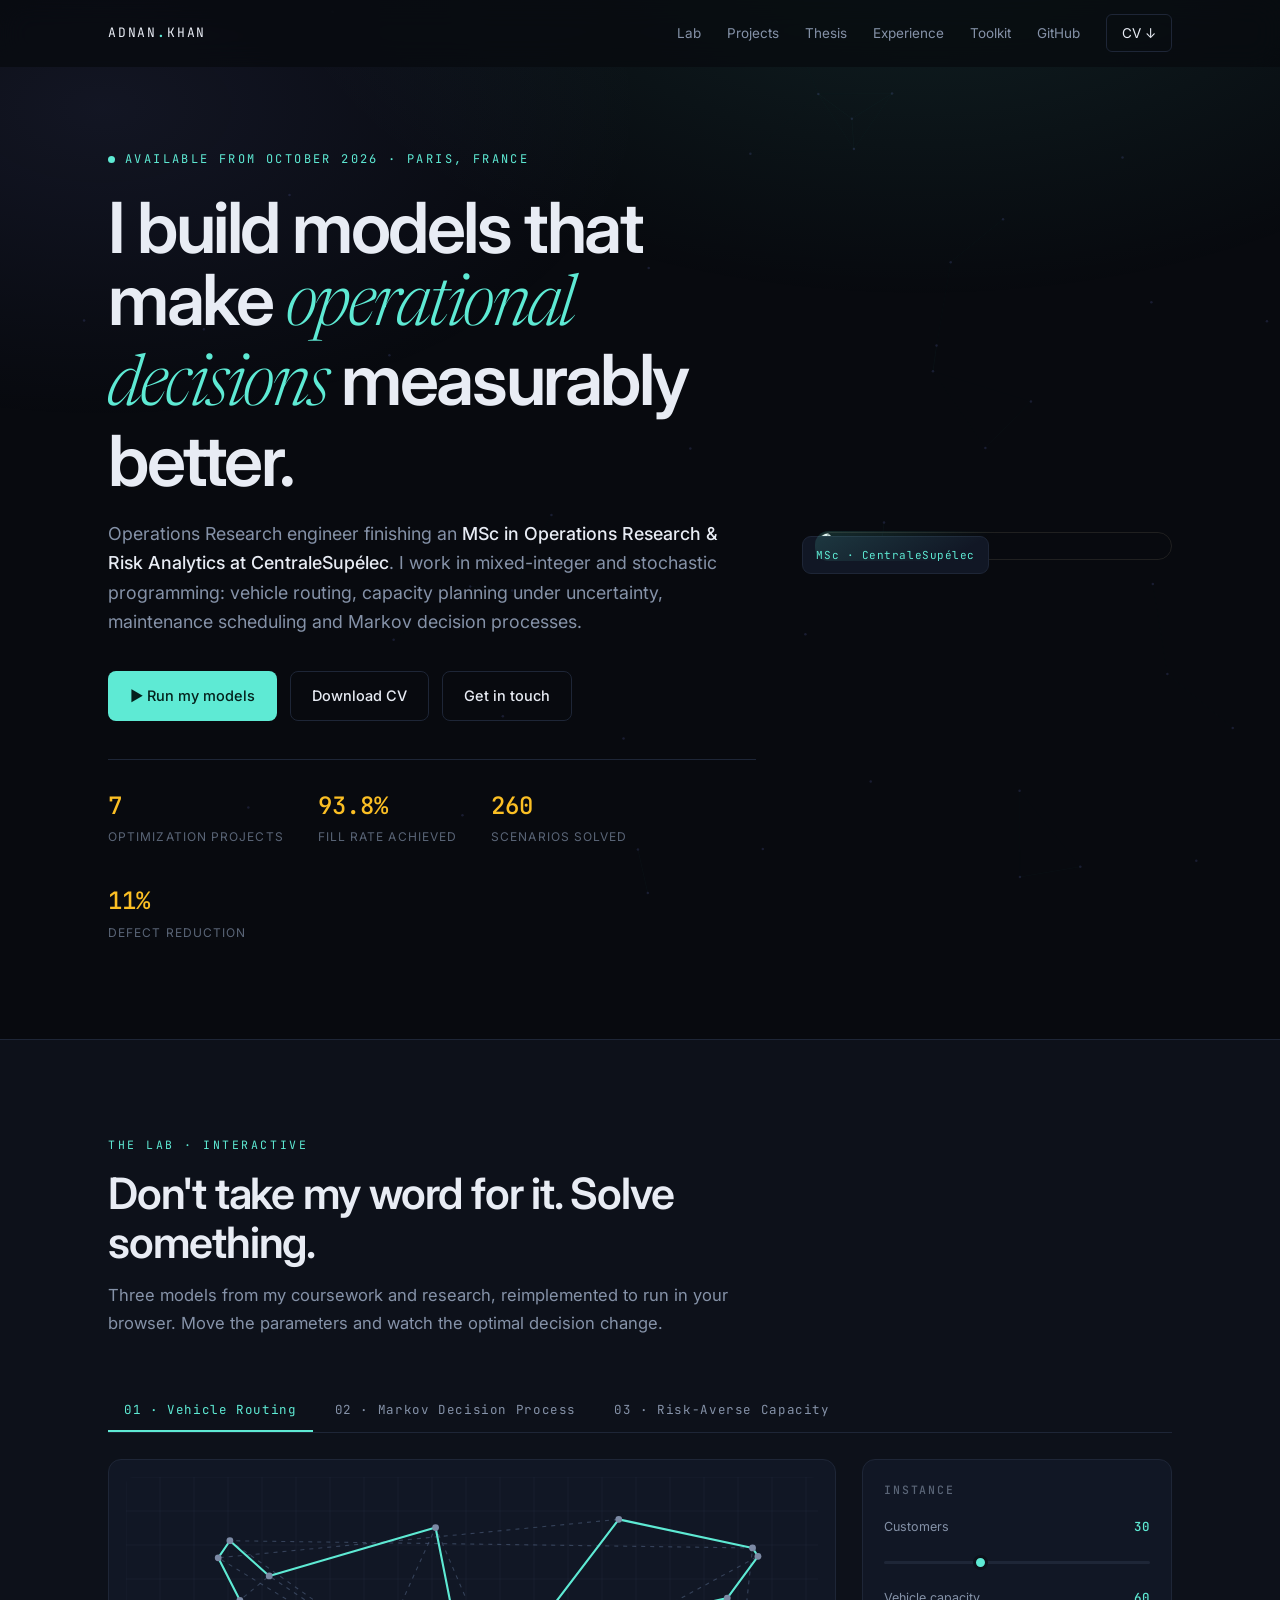
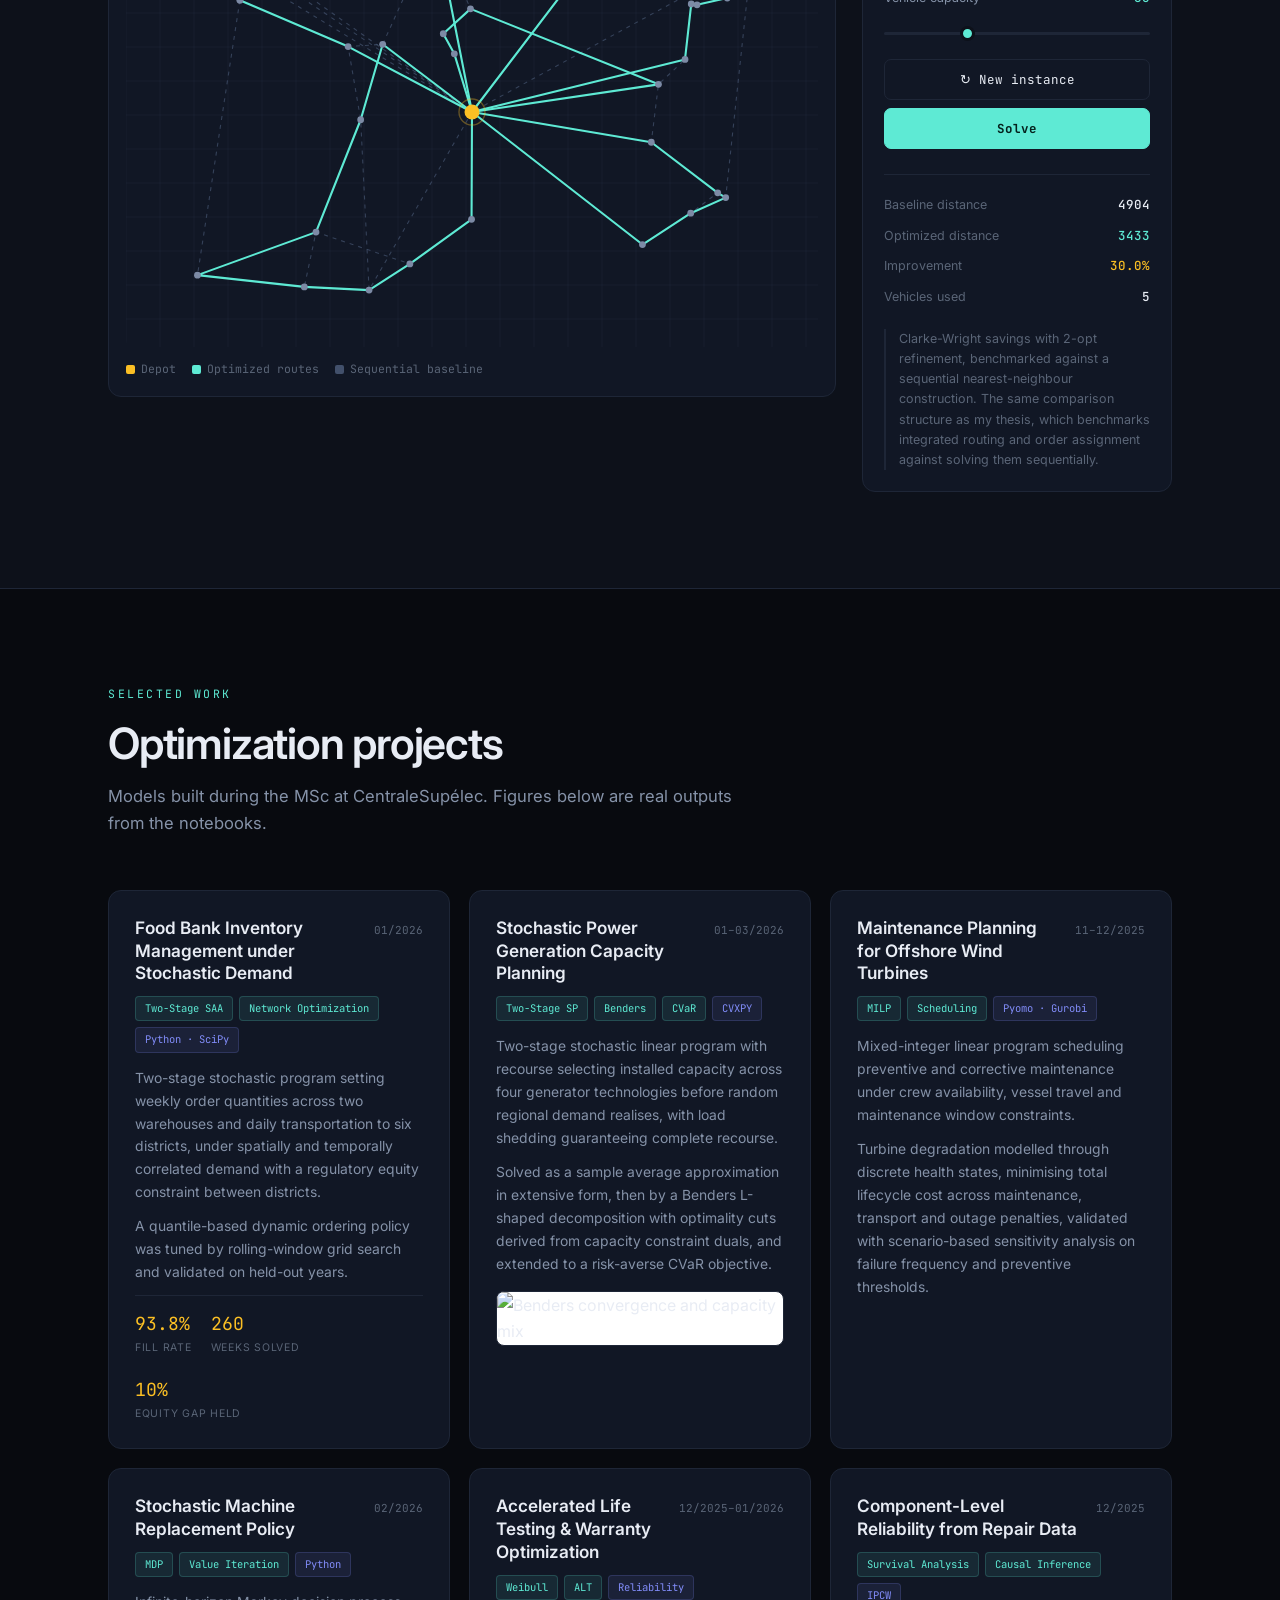
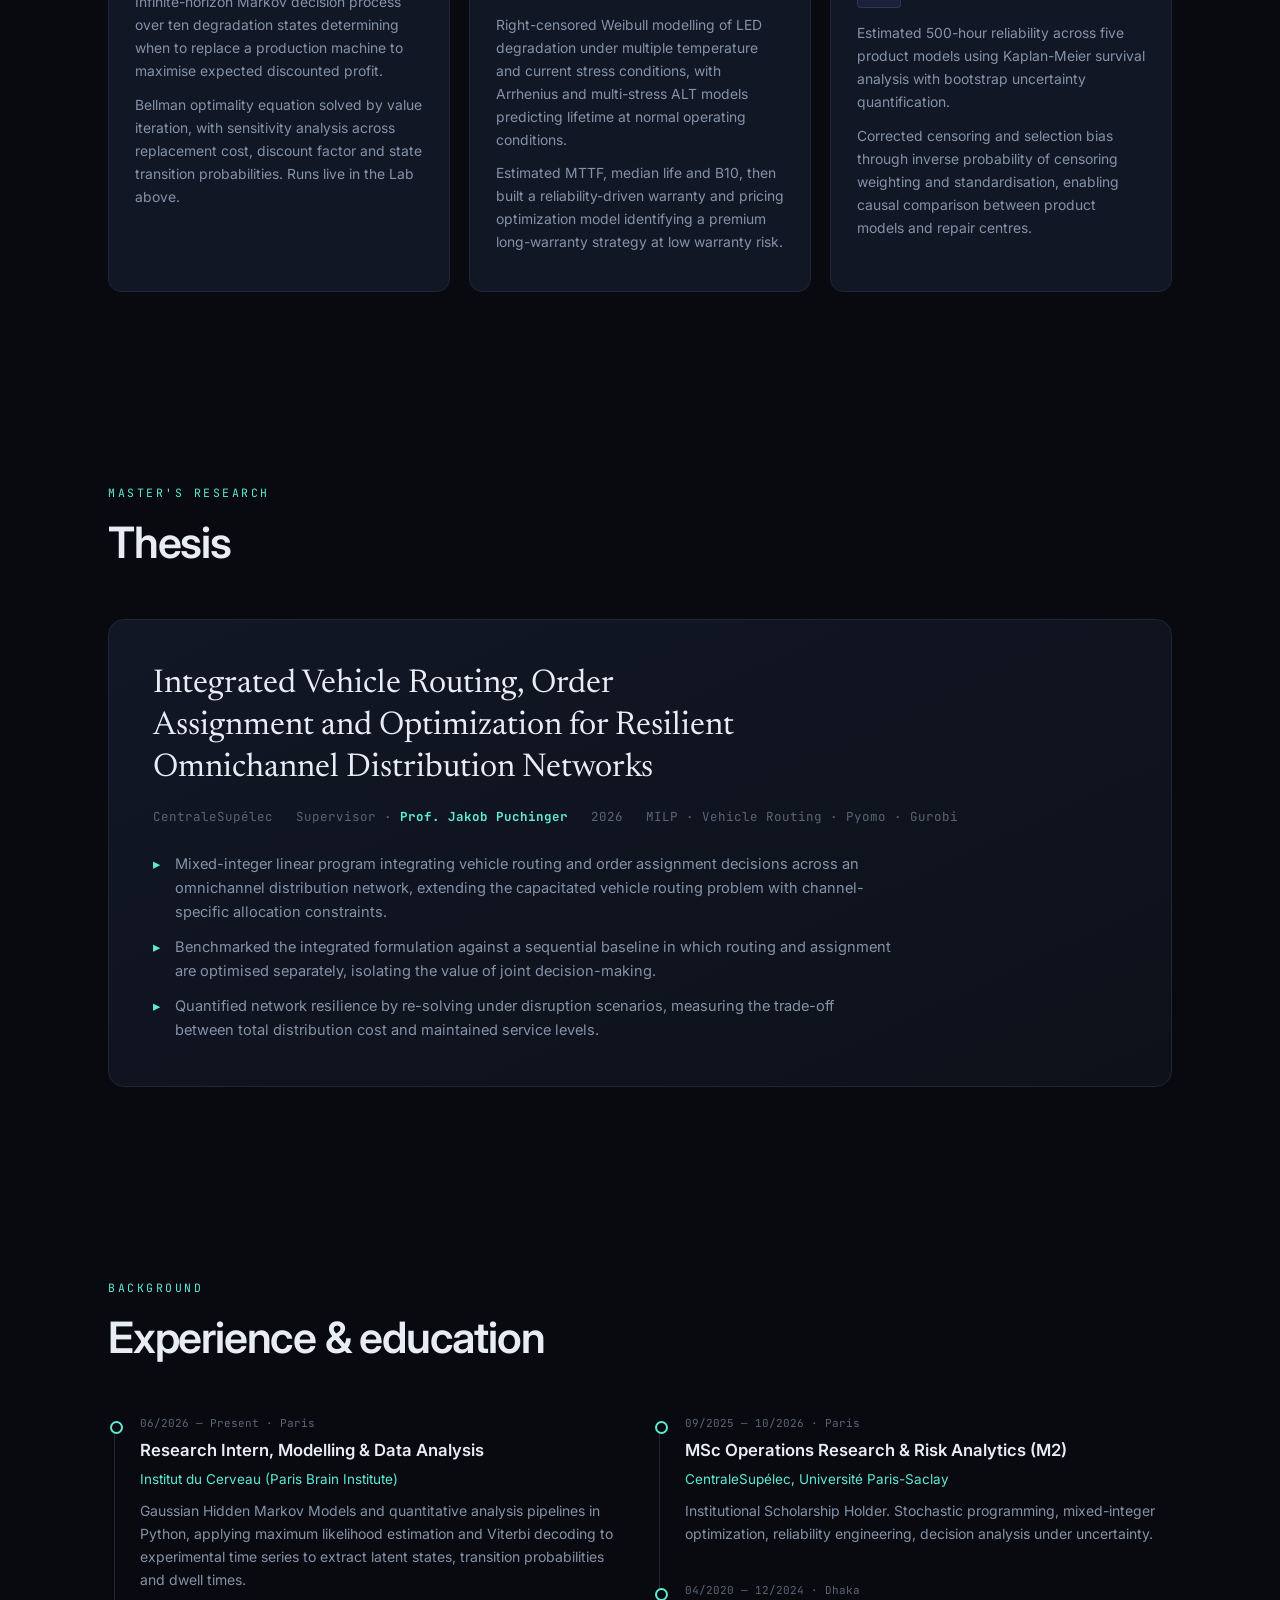
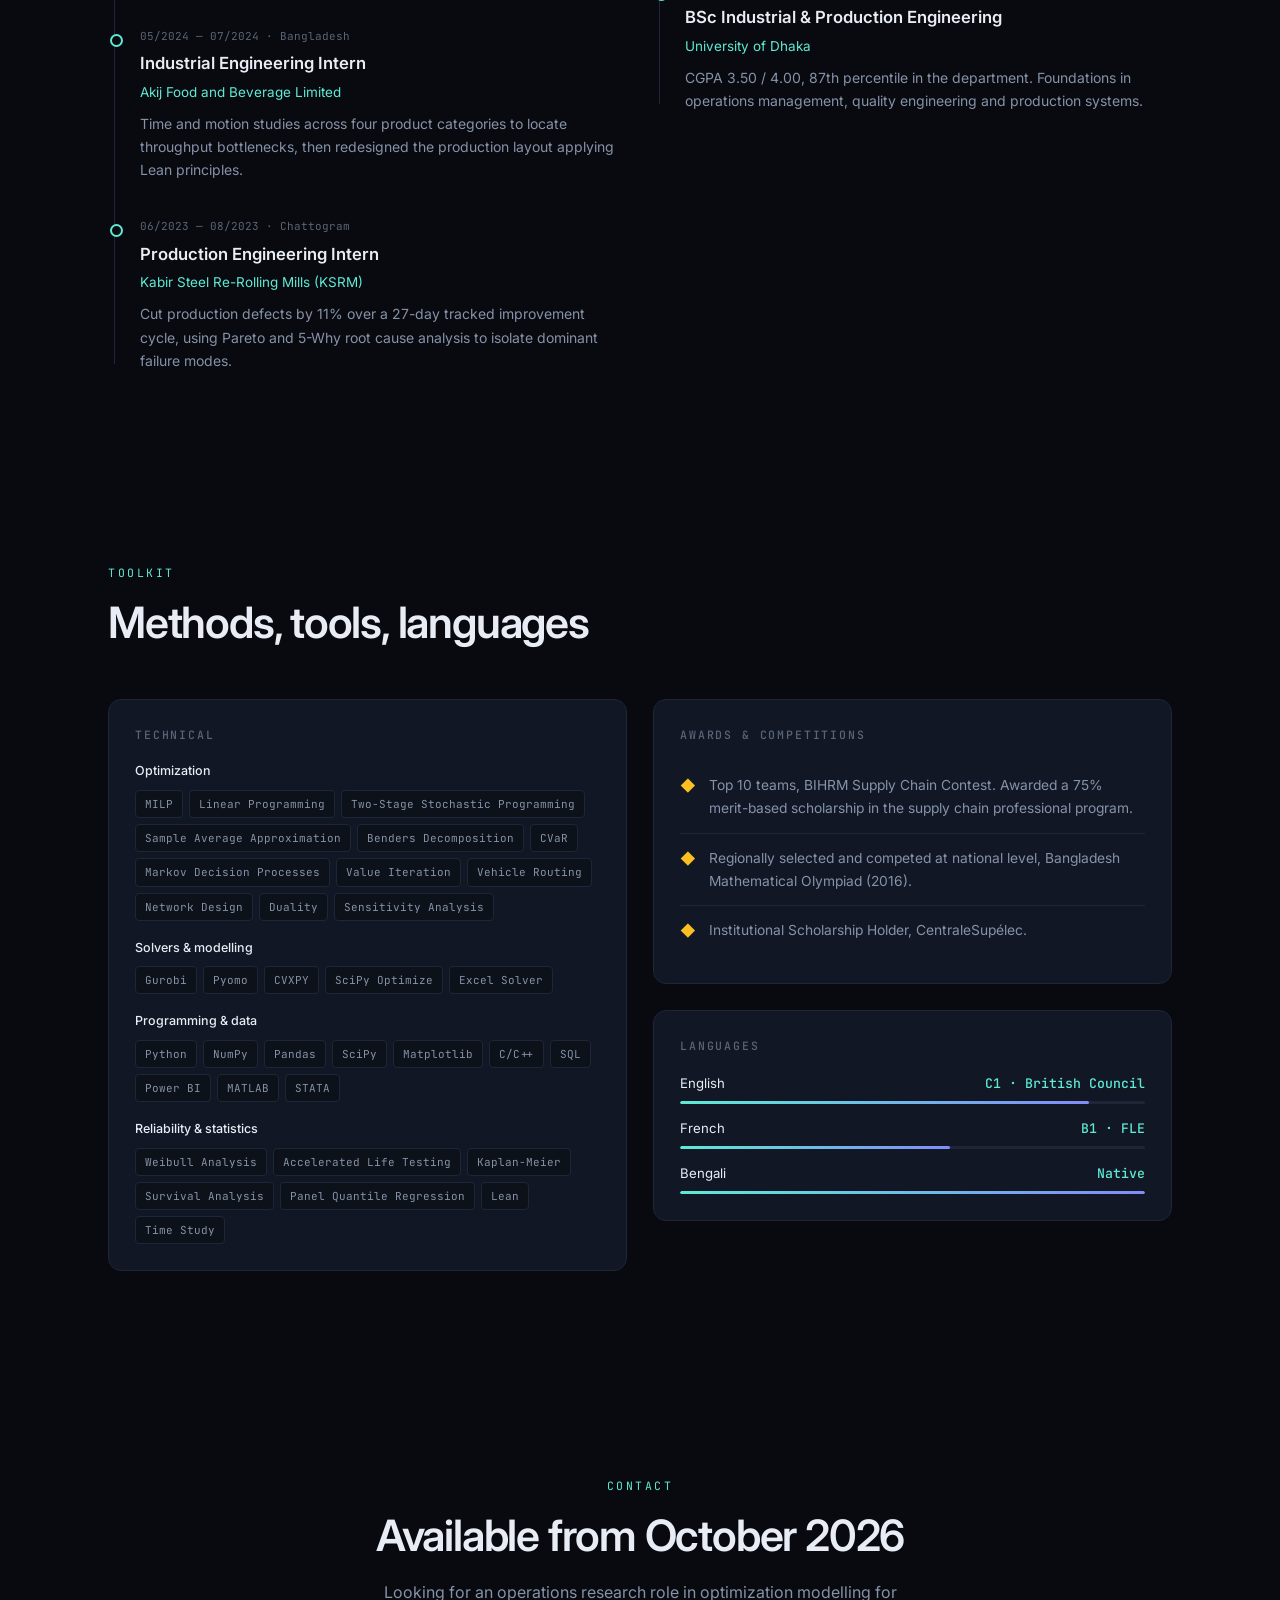
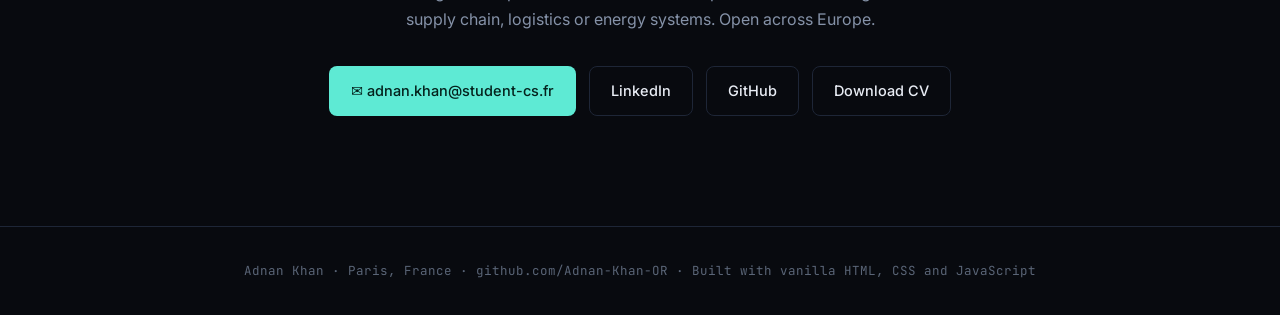
==== index.html @ 81c44c20 "Add files via upload" ====
<!DOCTYPE html>
<html lang="en">
<head>
<meta charset="utf-8">
<meta name="viewport" content="width=device-width, initial-scale=1">
<title>Adnan Khan · Operations Research &amp; Stochastic Optimization</title>
<meta name="description" content="Operations Research engineer. MSc CentraleSupelec. Stochastic programming, vehicle routing, Markov decision processes. Available from October 2026.">
<link rel="preconnect" href="https://fonts.googleapis.com">
<link rel="preconnect" href="https://fonts.gstatic.com" crossorigin>
<link href="https://fonts.googleapis.com/css2?family=Inter:wght@300;400;500;600;700&family=JetBrains+Mono:wght@400;500;700&family=Newsreader:ital,opsz,wght@0,6..72,300;0,6..72,400;1,6..72,300&display=swap" rel="stylesheet">
<style>
:root{
  --bg:#080A0F; --bg2:#0D111A; --surface:#111725; --line:#1E2637;
  --tx:#E8ECF4; --mut:#8592A8; --dim:#5A6577;
  --ac:#5EEAD4; --ac2:#FBBF24; --ac3:#818CF8;
  --mono:'JetBrains Mono',ui-monospace,monospace;
  --sans:'Inter',system-ui,sans-serif;
  --serif:'Newsreader',Georgia,serif;
}
*{box-sizing:border-box;margin:0;padding:0}
html{scroll-behavior:smooth}
body{background:var(--bg);color:var(--tx);font-family:var(--sans);font-size:16px;line-height:1.65;-webkit-font-smoothing:antialiased;overflow-x:hidden}
a{color:inherit}
.wrap{max-width:1120px;margin:0 auto;padding:0 28px}
.mono{font-family:var(--mono)}

/* grid backdrop */
#bgfx{position:fixed;inset:0;z-index:0;opacity:.5;pointer-events:none}
.veil{position:fixed;inset:0;z-index:1;pointer-events:none;
  background:radial-gradient(1100px 620px at 72% -8%,rgba(94,234,212,.10),transparent 60%),
             radial-gradient(900px 520px at 8% 12%,rgba(129,140,248,.09),transparent 60%)}
main{position:relative;z-index:2}

/* nav */
nav{position:fixed;top:0;left:0;right:0;z-index:50;backdrop-filter:blur(14px);
  background:rgba(8,10,15,.72);border-bottom:1px solid transparent;transition:border-color .3s}
nav.on{border-bottom-color:var(--line)}
.nav-in{max-width:1120px;margin:0 auto;padding:14px 28px;display:flex;align-items:center;justify-content:space-between;gap:20px}
.brand{font-family:var(--mono);font-size:13px;letter-spacing:.14em;text-transform:uppercase;color:var(--tx);text-decoration:none;white-space:nowrap}
.brand b{color:var(--ac)}
.nav-links{display:flex;gap:26px;align-items:center}
.nav-links a{font-size:13.5px;color:var(--mut);text-decoration:none;transition:color .2s}
.nav-links a:hover{color:var(--ac)}
.nav-cta{border:1px solid var(--line);padding:7px 15px;border-radius:6px;font-size:13px;color:var(--tx)!important;transition:.2s}
.nav-cta:hover{border-color:var(--ac);background:rgba(94,234,212,.07)}
.burger{display:none;background:none;border:0;color:var(--tx);font-size:22px;cursor:pointer}

/* hero */
header{padding:150px 0 96px}
.hero{display:grid;grid-template-columns:1.55fr .85fr;gap:60px;align-items:center}
.tagline{font-family:var(--mono);font-size:12px;letter-spacing:.2em;text-transform:uppercase;color:var(--ac);margin-bottom:22px;display:flex;align-items:center;gap:10px}
.dot{width:7px;height:7px;border-radius:50%;background:var(--ac);box-shadow:0 0 0 0 rgba(94,234,212,.6);animation:pulse 2.4s infinite}
@keyframes pulse{70%{box-shadow:0 0 0 11px rgba(94,234,212,0)}100%{box-shadow:0 0 0 0 rgba(94,234,212,0)}}
h1{font-size:clamp(2.7rem,6vw,4.4rem);line-height:1.02;font-weight:600;letter-spacing:-.035em;margin-bottom:22px}
h1 em{font-family:var(--serif);font-style:italic;font-weight:300;color:var(--ac)}
.lede{font-size:1.115rem;color:var(--mut);max-width:56ch;margin-bottom:34px}
.lede strong{color:var(--tx);font-weight:500}
.btns{display:flex;gap:13px;flex-wrap:wrap;margin-bottom:38px}
.btn{display:inline-flex;align-items:center;gap:9px;padding:12px 21px;border-radius:8px;font-size:14.5px;font-weight:500;text-decoration:none;transition:.22s;border:1px solid transparent}
.btn-p{background:var(--ac);color:#04211C}
.btn-p:hover{background:#7df3e0;transform:translateY(-2px)}
.btn-s{border-color:var(--line);color:var(--tx)}
.btn-s:hover{border-color:var(--ac);background:rgba(94,234,212,.07);transform:translateY(-2px)}
.facts{display:flex;gap:34px;flex-wrap:wrap;padding-top:26px;border-top:1px solid var(--line)}
.fact .k{font-family:var(--mono);font-size:1.5rem;color:var(--ac2);font-weight:500}
.fact .v{font-size:12px;color:var(--dim);text-transform:uppercase;letter-spacing:.09em;margin-top:2px}
.portrait{position:relative}
.portrait img{width:100%;border-radius:14px;filter:grayscale(1) contrast(1.06);border:1px solid var(--line);display:block}
.portrait::after{content:'';position:absolute;inset:-1px;border-radius:14px;pointer-events:none;
  background:linear-gradient(150deg,rgba(94,234,212,.16),transparent 45%)}
.badge{position:absolute;bottom:-14px;left:-14px;background:var(--surface);border:1px solid var(--line);
  border-radius:9px;padding:9px 13px;font-family:var(--mono);font-size:11px;color:var(--ac);letter-spacing:.05em}

/* sections */
section{padding:96px 0;position:relative}
.sec-head{margin-bottom:52px;max-width:66ch}
.eyebrow{font-family:var(--mono);font-size:11.5px;letter-spacing:.22em;text-transform:uppercase;color:var(--ac);margin-bottom:15px;display:block}
h2{font-size:clamp(1.85rem,3.6vw,2.7rem);font-weight:600;letter-spacing:-.028em;line-height:1.13;margin-bottom:15px}
.sec-head p{color:var(--mut);font-size:1.04rem}
.rule{height:1px;background:linear-gradient(90deg,var(--line),transparent)}

/* lab */
.lab{background:var(--bg2);border-top:1px solid var(--line);border-bottom:1px solid var(--line)}
.tabs{display:flex;gap:6px;flex-wrap:wrap;margin-bottom:26px;border-bottom:1px solid var(--line);padding-bottom:0}
.tab{background:none;border:0;border-bottom:2px solid transparent;color:var(--mut);font-family:var(--mono);
  font-size:12.5px;letter-spacing:.05em;padding:12px 16px;cursor:pointer;transition:.2s;white-space:nowrap}
.tab:hover{color:var(--tx)}
.tab.on{color:var(--ac);border-bottom-color:var(--ac)}
.panel{display:none}
.panel.on{display:block;animation:fade .34s ease}
@keyframes fade{from{opacity:0;transform:translateY(7px)}to{opacity:1;transform:none}}
.demo{display:grid;grid-template-columns:1fr 310px;gap:26px;align-items:start}
.stage{background:var(--surface);border:1px solid var(--line);border-radius:13px;padding:17px;position:relative;overflow:hidden}
.stage canvas{width:100%;display:block;border-radius:7px}
.ctrls{background:var(--surface);border:1px solid var(--line);border-radius:13px;padding:21px}
.ctrls h4{font-family:var(--mono);font-size:11.5px;letter-spacing:.16em;text-transform:uppercase;color:var(--dim);margin-bottom:17px;font-weight:500}
.ctrl{margin-bottom:17px}
.ctrl label{display:flex;justify-content:space-between;font-size:12.5px;color:var(--mut);margin-bottom:7px}
.ctrl label b{font-family:var(--mono);color:var(--ac);font-weight:500}
input[type=range]{width:100%;-webkit-appearance:none;height:3px;background:var(--line);border-radius:2px;outline:none}
input[type=range]::-webkit-slider-thumb{-webkit-appearance:none;width:15px;height:15px;border-radius:50%;
  background:var(--ac);cursor:pointer;border:3px solid var(--bg2)}
input[type=range]::-moz-range-thumb{width:15px;height:15px;border-radius:50%;background:var(--ac);cursor:pointer;border:3px solid var(--bg2)}
.act{width:100%;padding:11px;border-radius:7px;border:1px solid var(--line);background:transparent;color:var(--tx);
  font-family:var(--mono);font-size:12.5px;cursor:pointer;transition:.2s;margin-bottom:8px}
.act:hover{border-color:var(--ac);background:rgba(94,234,212,.08)}
.act.hi{background:var(--ac);color:#04211C;border-color:var(--ac);font-weight:700}
.act.hi:hover{background:#7df3e0}
.out{border-top:1px solid var(--line);margin-top:17px;padding-top:15px}
.orow{display:flex;justify-content:space-between;font-size:12.5px;padding:5px 0}
.orow span{color:var(--dim)}
.orow b{font-family:var(--mono);color:var(--tx);font-weight:500}
.orow b.g{color:var(--ac)}
.orow b.a{color:var(--ac2)}
.note{font-size:12.5px;color:var(--dim);margin-top:16px;line-height:1.62;border-left:2px solid var(--line);padding-left:13px}
.legend{display:flex;gap:16px;flex-wrap:wrap;margin-top:13px;font-size:11.5px;color:var(--dim);font-family:var(--mono)}
.legend i{display:inline-block;width:9px;height:9px;border-radius:2px;margin-right:6px;vertical-align:middle}

/* projects */
.pgrid{display:grid;grid-template-columns:repeat(auto-fill,minmax(340px,1fr));gap:19px}
.card{background:var(--surface);border:1px solid var(--line);border-radius:13px;padding:26px;transition:.26s;position:relative;overflow:hidden}
.card::before{content:'';position:absolute;top:0;left:0;right:0;height:1px;background:linear-gradient(90deg,transparent,var(--ac),transparent);opacity:0;transition:.3s}
.card:hover{border-color:#2C3852;transform:translateY(-3px)}
.card:hover::before{opacity:1}
.card .top{display:flex;justify-content:space-between;gap:14px;align-items:baseline;margin-bottom:11px}
.card h3{font-size:1.075rem;font-weight:600;line-height:1.32}
.when{font-family:var(--mono);font-size:11px;color:var(--dim);white-space:nowrap}
.stack{display:flex;gap:6px;flex-wrap:wrap;margin-bottom:14px}
.chip{font-family:var(--mono);font-size:10.5px;padding:3px 9px;border-radius:4px;background:rgba(94,234,212,.09);
  color:var(--ac);border:1px solid rgba(94,234,212,.19)}
.chip.b{background:rgba(129,140,248,.09);color:var(--ac3);border-color:rgba(129,140,248,.19)}
.card p{font-size:13.9px;color:var(--mut);margin-bottom:11px}
.kpis{display:flex;gap:19px;flex-wrap:wrap;padding-top:13px;border-top:1px solid var(--line)}
.kpi .n{font-family:var(--mono);font-size:1.13rem;color:var(--ac2)}
.kpi .l{font-size:10.5px;color:var(--dim);text-transform:uppercase;letter-spacing:.07em}
.shot{margin-top:15px;border-radius:8px;overflow:hidden;border:1px solid var(--line);background:#fff}
.shot img{width:100%;display:block}

/* thesis */
.thesis{background:linear-gradient(155deg,var(--surface),var(--bg2));border:1px solid var(--line);
  border-radius:16px;padding:44px;position:relative;overflow:hidden}
.thesis h3{font-family:var(--serif);font-size:clamp(1.45rem,3vw,2.05rem);font-weight:400;line-height:1.28;margin-bottom:17px;max-width:34ch}
.meta{display:flex;gap:23px;flex-wrap:wrap;font-size:12.5px;color:var(--dim);font-family:var(--mono);margin-bottom:24px}
.meta b{color:var(--ac)}
.thesis ul{list-style:none;display:grid;gap:11px;max-width:74ch}
.thesis li{padding-left:22px;position:relative;color:var(--mut);font-size:14.6px}
.thesis li::before{content:'▸';position:absolute;left:0;color:var(--ac)}

/* timeline */
.tl{position:relative;padding-left:32px}
.tl::before{content:'';position:absolute;left:6px;top:8px;bottom:8px;width:1px;background:var(--line)}
.ev{position:relative;padding-bottom:36px}
.ev:last-child{padding-bottom:0}
.ev::before{content:'';position:absolute;left:-30px;top:7px;width:9px;height:9px;border-radius:50%;
  background:var(--bg);border:2px solid var(--ac)}
.ev .when{margin-bottom:5px;display:block}
.ev h3{font-size:1.045rem;font-weight:600;margin-bottom:3px}
.ev .org{font-size:13.5px;color:var(--ac);margin-bottom:9px}
.ev p{font-size:14px;color:var(--mut);max-width:74ch}

/* skills + awards */
.two{display:grid;grid-template-columns:1fr 1fr;gap:26px}
.box{background:var(--surface);border:1px solid var(--line);border-radius:13px;padding:26px}
.box h3{font-family:var(--mono);font-size:11.5px;letter-spacing:.16em;text-transform:uppercase;color:var(--dim);margin-bottom:17px;font-weight:500}
.srow{margin-bottom:17px}
.srow .lab2{font-size:12.5px;color:var(--tx);margin-bottom:8px;font-weight:500}
.tags{display:flex;gap:6px;flex-wrap:wrap}
.tag{font-family:var(--mono);font-size:11px;padding:4px 9px;border-radius:4px;background:var(--bg2);
  color:var(--mut);border:1px solid var(--line)}
.aw{display:flex;gap:13px;padding:13px 0;border-bottom:1px solid var(--line);font-size:13.8px;color:var(--mut)}
.aw:last-child{border-bottom:0}
.aw .ic{color:var(--ac2);font-size:15px}
.langs{display:grid;gap:14px}
.lang .lt{display:flex;justify-content:space-between;font-size:13.2px;margin-bottom:6px}
.lang .lt b{font-family:var(--mono);color:var(--ac);font-weight:500}
.bar{height:3px;background:var(--line);border-radius:2px;overflow:hidden}
.bar i{display:block;height:100%;background:linear-gradient(90deg,var(--ac),var(--ac3));border-radius:2px}

/* contact */
.contact{text-align:center;padding:110px 0}
.contact h2{margin-bottom:19px}
.contact p{color:var(--mut);max-width:52ch;margin:0 auto 34px}
.links{display:flex;gap:13px;justify-content:center;flex-wrap:wrap}
footer{border-top:1px solid var(--line);padding:34px 0;text-align:center;color:var(--dim);font-size:12.5px;font-family:var(--mono)}

.reveal{opacity:0;transform:translateY(22px);transition:opacity .75s cubic-bezier(.2,.7,.3,1),transform .75s cubic-bezier(.2,.7,.3,1)}
.reveal.in{opacity:1;transform:none}

@media(max-width:940px){
  .hero{grid-template-columns:1fr;gap:38px}
  .portrait{max-width:250px}
  .demo{grid-template-columns:1fr}
  .two{grid-template-columns:1fr}
  .nav-links{position:fixed;inset:59px 0 auto 0;background:rgba(8,10,15,.98);flex-direction:column;
    padding:22px;gap:17px;display:none;border-bottom:1px solid var(--line)}
  .nav-links.open{display:flex}
  .burger{display:block}
  section{padding:70px 0}
  header{padding:118px 0 66px}
  .thesis{padding:28px}
}
</style>
</head>
<body>
<canvas id="bgfx"></canvas><div class="veil"></div>

<nav id="nav"><div class="nav-in">
  <a href="#top" class="brand">ADNAN<b>.</b>KHAN</a>
  <button class="burger" id="burger" aria-label="Menu">☰</button>
  <div class="nav-links" id="navlinks">
    <a href="#lab">Lab</a><a href="#work">Projects</a><a href="#thesis">Thesis</a>
    <a href="#path">Experience</a><a href="#toolkit">Toolkit</a>
    <a href="https://github.com/Adnan-Khan-OR" target="_blank" rel="noopener">GitHub</a>
    <a href="assets/Adnan-Khan-CV.pdf" class="nav-cta" download>CV ↓</a>
  </div>
</div></nav>

<main id="top">

<header><div class="wrap"><div class="hero">
  <div>
    <div class="tagline"><span class="dot"></span> Available from October 2026 · Paris, France</div>
    <h1>I build models that make <em>operational decisions</em> measurably better.</h1>
    <p class="lede">Operations Research engineer finishing an <strong>MSc in Operations Research &amp; Risk Analytics at CentraleSupélec</strong>. I work in mixed-integer and stochastic programming: vehicle routing, capacity planning under uncertainty, maintenance scheduling and Markov decision processes.</p>
    <div class="btns">
      <a href="#lab" class="btn btn-p">▶ Run my models</a>
      <a href="assets/Adnan-Khan-CV.pdf" class="btn btn-s" download>Download CV</a>
      <a href="#contact" class="btn btn-s">Get in touch</a>
    </div>
    <div class="facts">
      <div class="fact"><div class="k">7</div><div class="v">Optimization projects</div></div>
      <div class="fact"><div class="k">93.8%</div><div class="v">Fill rate achieved</div></div>
      <div class="fact"><div class="k">260</div><div class="v">Scenarios solved</div></div>
      <div class="fact"><div class="k">11%</div><div class="v">Defect reduction</div></div>
    </div>
  </div>
  <div class="portrait">
    <img src="assets/adnan.jpg" alt="Adnan Khan">
    <div class="badge">MSc · CentraleSupélec</div>
  </div>
</div></div></header>

<section class="lab" id="lab"><div class="wrap">
  <div class="sec-head reveal">
    <span class="eyebrow">The Lab · Interactive</span>
    <h2>Don't take my word for it. Solve something.</h2>
    <p>Three models from my coursework and research, reimplemented to run in your browser. Move the parameters and watch the optimal decision change.</p>
  </div>

  <div class="tabs reveal">
    <button class="tab on" data-p="vrp">01 · Vehicle Routing</button>
    <button class="tab" data-p="mdp">02 · Markov Decision Process</button>
    <button class="tab" data-p="cvar">03 · Risk-Averse Capacity</button>
  </div>

  <div class="panel on" id="p-vrp"><div class="demo">
    <div class="stage"><canvas id="cv-vrp" height="470"></canvas>
      <div class="legend"><span><i style="background:#FBBF24"></i>Depot</span>
      <span><i style="background:#5EEAD4"></i>Optimized routes</span>
      <span><i style="background:#42506B"></i>Sequential baseline</span></div>
    </div>
    <div class="ctrls">
      <h4>Instance</h4>
      <div class="ctrl"><label>Customers <b id="l-n">30</b></label><input type="range" id="s-n" min="8" max="70" value="30"></div>
      <div class="ctrl"><label>Vehicle capacity <b id="l-c">60</b></label><input type="range" id="s-c" min="25" max="140" value="60"></div>
      <button class="act" id="b-new">↻ New instance</button>
      <button class="act hi" id="b-solve">Solve</button>
      <div class="out">
        <div class="orow"><span>Baseline distance</span><b id="o-base">—</b></div>
        <div class="orow"><span>Optimized distance</span><b class="g" id="o-opt">—</b></div>
        <div class="orow"><span>Improvement</span><b class="a" id="o-imp">—</b></div>
        <div class="orow"><span>Vehicles used</span><b id="o-veh">—</b></div>
      </div>
      <p class="note">Clarke-Wright savings with 2-opt refinement, benchmarked against a sequential nearest-neighbour construction. The same comparison structure as my thesis, which benchmarks integrated routing and order assignment against solving them sequentially.</p>
    </div>
  </div></div>

  <div class="panel" id="p-mdp"><div class="demo">
    <div class="stage"><canvas id="cv-mdp" height="470"></canvas>
      <div class="legend"><span><i style="background:#5EEAD4"></i>Continue operating</span>
      <span><i style="background:#FBBF24"></i>Replace machine</span>
      <span><i style="background:#818CF8"></i>Value function V(s)</span></div>
    </div>
    <div class="ctrls">
      <h4>Parameters</h4>
      <div class="ctrl"><label>Discount factor γ <b id="l-g">0.95</b></label><input type="range" id="s-g" min="50" max="99" value="95"></div>
      <div class="ctrl"><label>Replacement cost c (k€) <b id="l-rc">500</b></label><input type="range" id="s-rc" min="50" max="2500" step="50" value="500"></div>
      <div class="ctrl"><label>Transition prob. p <b id="l-p">0.90</b></label><input type="range" id="s-p" min="50" max="100" value="90"></div>
      <div class="out">
        <div class="orow"><span>Replace at state</span><b class="a" id="o-thr">—</b></div>
        <div class="orow"><span>Iterations to converge</span><b id="o-it">—</b></div>
        <div class="orow"><span>Long-run value V(1)</span><b class="g" id="o-v1">—</b></div>
      </div>
      <p class="note">Infinite-horizon MDP over ten degradation states, solved by value iteration on the Bellman optimality equation. Production y(s) = 5 + s − 0.15s², profit 150 k€ per ton. These are the exact parameters from my stochastic optimization project at CentraleSupélec.</p>
    </div>
  </div></div>

  <div class="panel" id="p-cvar"><div class="demo">
    <div class="stage"><canvas id="cv-cvar" height="470"></canvas>
      <div class="legend"><span><i style="background:#5EEAD4"></i>Expected cost</span>
      <span><i style="background:#FBBF24"></i>CVaR<sub>α</sub></span>
      <span><i style="background:#818CF8"></i>Optimal capacity</span></div>
    </div>
    <div class="ctrls">
      <h4>Risk preference</h4>
      <div class="ctrl"><label>Confidence α <b id="l-a">0.90</b></label><input type="range" id="s-a" min="0" max="98" value="90"></div>
      <div class="ctrl"><label>Shortage penalty <b id="l-pen">80</b></label><input type="range" id="s-pen" min="10" max="250" value="80"></div>
      <div class="ctrl"><label>Demand volatility <b id="l-sd">0.30</b></label><input type="range" id="s-sd" min="5" max="70" value="30"></div>
      <button class="act" id="b-res">↻ Resample scenarios</button>
      <div class="out">
        <div class="orow"><span>Risk-neutral capacity</span><b class="g" id="o-xn">—</b></div>
        <div class="orow"><span>Risk-averse capacity</span><b class="a" id="o-xc">—</b></div>
        <div class="orow"><span>Capacity premium</span><b id="o-prem">—</b></div>
      </div>
      <p class="note">Capacity selection before random demand realises, minimising expected cost versus conditional value at risk via the Rockafellar and Uryasev reformulation. Risk aversion buys more capacity. A reduced form of the two-stage stochastic power generation model I built for Prof. Yiping Fang.</p>
    </div>
  </div></div>
</div></section>

<section id="work"><div class="wrap">
  <div class="sec-head reveal">
    <span class="eyebrow">Selected work</span>
    <h2>Optimization projects</h2>
    <p>Models built during the MSc at CentraleSupélec. Figures below are real outputs from the notebooks.</p>
  </div>
  <div class="pgrid">

    <div class="card reveal">
      <div class="top"><h3>Food Bank Inventory Management under Stochastic Demand</h3><span class="when">01/2026</span></div>
      <div class="stack"><span class="chip">Two-Stage SAA</span><span class="chip">Network Optimization</span><span class="chip b">Python · SciPy</span></div>
      <p>Two-stage stochastic program setting weekly order quantities across two warehouses and daily transportation to six districts, under spatially and temporally correlated demand with a regulatory equity constraint between districts.</p>
      <p>A quantile-based dynamic ordering policy was tuned by rolling-window grid search and validated on held-out years.</p>
      <div class="kpis">
        <div class="kpi"><div class="n">93.8%</div><div class="l">Fill rate</div></div>
        <div class="kpi"><div class="n">260</div><div class="l">Weeks solved</div></div>
        <div class="kpi"><div class="n">10%</div><div class="l">Equity gap held</div></div>
      </div>
    </div>

    <div class="card reveal">
      <div class="top"><h3>Stochastic Power Generation Capacity Planning</h3><span class="when">01–03/2026</span></div>
      <div class="stack"><span class="chip">Two-Stage SP</span><span class="chip">Benders</span><span class="chip">CVaR</span><span class="chip b">CVXPY</span></div>
      <p>Two-stage stochastic linear program with recourse selecting installed capacity across four generator technologies before random regional demand realises, with load shedding guaranteeing complete recourse.</p>
      <p>Solved as a sample average approximation in extensive form, then by a Benders L-shaped decomposition with optimality cuts derived from capacity constraint duals, and extended to a risk-averse CVaR objective.</p>
      <div class="shot"><img src="assets/SO-P1-_17.png" alt="Benders convergence and capacity mix"></div>
    </div>

    <div class="card reveal">
      <div class="top"><h3>Maintenance Planning for Offshore Wind Turbines</h3><span class="when">11–12/2025</span></div>
      <div class="stack"><span class="chip">MILP</span><span class="chip">Scheduling</span><span class="chip b">Pyomo · Gurobi</span></div>
      <p>Mixed-integer linear program scheduling preventive and corrective maintenance under crew availability, vessel travel and maintenance window constraints.</p>
      <p>Turbine degradation modelled through discrete health states, minimising total lifecycle cost across maintenance, transport and outage penalties, validated with scenario-based sensitivity analysis on failure frequency and preventive thresholds.</p>
    </div>

    <div class="card reveal">
      <div class="top"><h3>Stochastic Machine Replacement Policy</h3><span class="when">02/2026</span></div>
      <div class="stack"><span class="chip">MDP</span><span class="chip">Value Iteration</span><span class="chip b">Python</span></div>
      <p>Infinite-horizon Markov decision process over ten degradation states determining when to replace a production machine to maximise expected discounted profit.</p>
      <p>Bellman optimality equation solved by value iteration, with sensitivity analysis across replacement cost, discount factor and state transition probabilities. Runs live in the Lab above.</p>
    </div>

    <div class="card reveal">
      <div class="top"><h3>Accelerated Life Testing &amp; Warranty Optimization</h3><span class="when">12/2025–01/2026</span></div>
      <div class="stack"><span class="chip">Weibull</span><span class="chip">ALT</span><span class="chip b">Reliability</span></div>
      <p>Right-censored Weibull modelling of LED degradation under multiple temperature and current stress conditions, with Arrhenius and multi-stress ALT models predicting lifetime at normal operating conditions.</p>
      <p>Estimated MTTF, median life and B10, then built a reliability-driven warranty and pricing optimization model identifying a premium long-warranty strategy at low warranty risk.</p>
    </div>

    <div class="card reveal">
      <div class="top"><h3>Component-Level Reliability from Repair Data</h3><span class="when">12/2025</span></div>
      <div class="stack"><span class="chip">Survival Analysis</span><span class="chip">Causal Inference</span><span class="chip b">IPCW</span></div>
      <p>Estimated 500-hour reliability across five product models using Kaplan-Meier survival analysis with bootstrap uncertainty quantification.</p>
      <p>Corrected censoring and selection bias through inverse probability of censoring weighting and standardisation, enabling causal comparison between product models and repair centres.</p>
    </div>

  </div>
</div></section>

<section id="thesis"><div class="wrap">
  <div class="sec-head reveal"><span class="eyebrow">Master's research</span><h2>Thesis</h2></div>
  <div class="thesis reveal">
    <h3>Integrated Vehicle Routing, Order Assignment and Optimization for Resilient Omnichannel Distribution Networks</h3>
    <div class="meta">
      <span>CentraleSupélec</span><span>Supervisor · <b>Prof. Jakob Puchinger</b></span><span>2026</span>
      <span>MILP · Vehicle Routing · Pyomo · Gurobi</span>
    </div>
    <ul>
      <li>Mixed-integer linear program integrating vehicle routing and order assignment decisions across an omnichannel distribution network, extending the capacitated vehicle routing problem with channel-specific allocation constraints.</li>
      <li>Benchmarked the integrated formulation against a sequential baseline in which routing and assignment are optimised separately, isolating the value of joint decision-making.</li>
      <li>Quantified network resilience by re-solving under disruption scenarios, measuring the trade-off between total distribution cost and maintained service levels.</li>
    </ul>
  </div>
</div></section>

<section id="path"><div class="wrap">
  <div class="sec-head reveal"><span class="eyebrow">Background</span><h2>Experience &amp; education</h2></div>
  <div class="two">
    <div class="reveal"><div class="tl">
      <div class="ev"><span class="when">06/2026 — Present · Paris</span>
        <h3>Research Intern, Modelling &amp; Data Analysis</h3>
        <div class="org">Institut du Cerveau (Paris Brain Institute)</div>
        <p>Gaussian Hidden Markov Models and quantitative analysis pipelines in Python, applying maximum likelihood estimation and Viterbi decoding to experimental time series to extract latent states, transition probabilities and dwell times.</p></div>
      <div class="ev"><span class="when">05/2024 — 07/2024 · Bangladesh</span>
        <h3>Industrial Engineering Intern</h3>
        <div class="org">Akij Food and Beverage Limited</div>
        <p>Time and motion studies across four product categories to locate throughput bottlenecks, then redesigned the production layout applying Lean principles.</p></div>
      <div class="ev"><span class="when">06/2023 — 08/2023 · Chattogram</span>
        <h3>Production Engineering Intern</h3>
        <div class="org">Kabir Steel Re-Rolling Mills (KSRM)</div>
        <p>Cut production defects by 11% over a 27-day tracked improvement cycle, using Pareto and 5-Why root cause analysis to isolate dominant failure modes.</p></div>
    </div></div>
    <div class="reveal"><div class="tl">
      <div class="ev"><span class="when">09/2025 — 10/2026 · Paris</span>
        <h3>MSc Operations Research &amp; Risk Analytics (M2)</h3>
        <div class="org">CentraleSupélec, Université Paris-Saclay</div>
        <p>Institutional Scholarship Holder. Stochastic programming, mixed-integer optimization, reliability engineering, decision analysis under uncertainty.</p></div>
      <div class="ev"><span class="when">04/2020 — 12/2024 · Dhaka</span>
        <h3>BSc Industrial &amp; Production Engineering</h3>
        <div class="org">University of Dhaka</div>
        <p>CGPA 3.50 / 4.00, 87th percentile in the department. Foundations in operations management, quality engineering and production systems.</p></div>
    </div></div>
  </div>
</div></section>

<section id="toolkit"><div class="wrap">
  <div class="sec-head reveal"><span class="eyebrow">Toolkit</span><h2>Methods, tools, languages</h2></div>
  <div class="two">
    <div class="box reveal">
      <h3>Technical</h3>
      <div class="srow"><div class="lab2">Optimization</div><div class="tags">
        <span class="tag">MILP</span><span class="tag">Linear Programming</span><span class="tag">Two-Stage Stochastic Programming</span>
        <span class="tag">Sample Average Approximation</span><span class="tag">Benders Decomposition</span><span class="tag">CVaR</span>
        <span class="tag">Markov Decision Processes</span><span class="tag">Value Iteration</span><span class="tag">Vehicle Routing</span>
        <span class="tag">Network Design</span><span class="tag">Duality</span><span class="tag">Sensitivity Analysis</span></div></div>
      <div class="srow"><div class="lab2">Solvers &amp; modelling</div><div class="tags">
        <span class="tag">Gurobi</span><span class="tag">Pyomo</span><span class="tag">CVXPY</span><span class="tag">SciPy Optimize</span><span class="tag">Excel Solver</span></div></div>
      <div class="srow"><div class="lab2">Programming &amp; data</div><div class="tags">
        <span class="tag">Python</span><span class="tag">NumPy</span><span class="tag">Pandas</span><span class="tag">SciPy</span>
        <span class="tag">Matplotlib</span><span class="tag">C/C++</span><span class="tag">SQL</span><span class="tag">Power BI</span><span class="tag">MATLAB</span><span class="tag">STATA</span></div></div>
      <div class="srow" style="margin-bottom:0"><div class="lab2">Reliability &amp; statistics</div><div class="tags">
        <span class="tag">Weibull Analysis</span><span class="tag">Accelerated Life Testing</span><span class="tag">Kaplan-Meier</span>
        <span class="tag">Survival Analysis</span><span class="tag">Panel Quantile Regression</span><span class="tag">Lean</span><span class="tag">Time Study</span></div></div>
    </div>
    <div>
      <div class="box reveal" style="margin-bottom:26px">
        <h3>Awards &amp; competitions</h3>
        <div class="aw"><span class="ic">◆</span><span>Top 10 teams, BIHRM Supply Chain Contest. Awarded a 75% merit-based scholarship in the supply chain professional program.</span></div>
        <div class="aw"><span class="ic">◆</span><span>Regionally selected and competed at national level, Bangladesh Mathematical Olympiad (2016).</span></div>
        <div class="aw"><span class="ic">◆</span><span>Institutional Scholarship Holder, CentraleSupélec.</span></div>
      </div>
      <div class="box reveal">
        <h3>Languages</h3>
        <div class="langs">
          <div class="lang"><div class="lt"><span>English</span><b>C1 · British Council</b></div><div class="bar"><i style="width:88%"></i></div></div>
          <div class="lang"><div class="lt"><span>French</span><b>B1 · FLE</b></div><div class="bar"><i style="width:58%"></i></div></div>
          <div class="lang"><div class="lt"><span>Bengali</span><b>Native</b></div><div class="bar"><i style="width:100%"></i></div></div>
        </div>
      </div>
    </div>
  </div>
</div></section>

<section class="contact" id="contact"><div class="wrap reveal">
  <span class="eyebrow">Contact</span>
  <h2>Available from October 2026</h2>
  <p>Looking for an operations research role in optimization modelling for supply chain, logistics or energy systems. Open across Europe.</p>
  <div class="links">
    <a href="mailto:adnan.khan@student-cs.fr" class="btn btn-p">✉ adnan.khan@student-cs.fr</a>
    <a href="https://linkedin.com/in/adnankhan121" target="_blank" rel="noopener" class="btn btn-s">LinkedIn</a>
    <a href="https://github.com/Adnan-Khan-OR" target="_blank" rel="noopener" class="btn btn-s">GitHub</a>
    <a href="assets/Adnan-Khan-CV.pdf" class="btn btn-s" download>Download CV</a>
  </div>
</div></section>

<footer><div class="wrap">Adnan Khan · Paris, France · github.com/Adnan-Khan-OR · Built with vanilla HTML, CSS and JavaScript</div></footer>
</main>

<script>
/* ---------- nav ---------- */
const nav=document.getElementById('nav');
addEventListener('scroll',()=>nav.classList.toggle('on',scrollY>20));
document.getElementById('burger').onclick=()=>document.getElementById('navlinks').classList.toggle('open');
document.querySelectorAll('#navlinks a').forEach(a=>a.onclick=()=>document.getElementById('navlinks').classList.remove('open'));

/* ---------- reveal ---------- */
const io=new IntersectionObserver(es=>es.forEach(e=>{if(e.isIntersecting){e.target.classList.add('in');io.unobserve(e.target)}}),{threshold:.12});
document.querySelectorAll('.reveal').forEach(e=>io.observe(e));

/* ---------- background field ---------- */
(function(){
  const c=document.getElementById('bgfx'),x=c.getContext('2d');let w,h,pts=[];
  function size(){w=c.width=innerWidth;h=c.height=innerHeight;
    const n=Math.min(64,Math.floor(w*h/26000));pts=[];
    for(let i=0;i<n;i++)pts.push({x:Math.random()*w,y:Math.random()*h,vx:(Math.random()-.5)*.19,vy:(Math.random()-.5)*.19});}
  size();addEventListener('resize',size);
  (function loop(){x.clearRect(0,0,w,h);
    for(const p of pts){p.x+=p.vx;p.y+=p.vy;
      if(p.x<0||p.x>w)p.vx*=-1; if(p.y<0||p.y>h)p.vy*=-1;}
    for(let i=0;i<pts.length;i++)for(let j=i+1;j<pts.length;j++){
      const dx=pts[i].x-pts[j].x,dy=pts[i].y-pts[j].y,d=Math.hypot(dx,dy);
      if(d<128){x.strokeStyle='rgba(94,234,212,'+(.13*(1-d/128))+')';x.lineWidth=.6;
        x.beginPath();x.moveTo(pts[i].x,pts[i].y);x.lineTo(pts[j].x,pts[j].y);x.stroke();}}
    for(const p of pts){x.fillStyle='rgba(129,140,248,.30)';x.beginPath();x.arc(p.x,p.y,1.25,0,7);x.fill();}
    requestAnimationFrame(loop);})();
})();

/* ---------- tabs ---------- */
document.querySelectorAll('.tab').forEach(t=>t.onclick=()=>{
  document.querySelectorAll('.tab').forEach(z=>z.classList.remove('on'));
  document.querySelectorAll('.panel').forEach(z=>z.classList.remove('on'));
  t.classList.add('on');document.getElementById('p-'+t.dataset.p).classList.add('on');
  if(t.dataset.p==='mdp')mdp();if(t.dataset.p==='cvar')cvar();if(t.dataset.p==='vrp')drawVRP();
});
function fit(cv){const r=cv.getBoundingClientRect();const d=devicePixelRatio||1;
  cv.width=r.width*d;cv.height=470*d;const g=cv.getContext('2d');g.setTransform(d,0,0,d,0,0);
  return {g,W:r.width,H:470};}

/* ================= DEMO 1 : VRP ================= */
const cvrp=document.getElementById('cv-vrp');
let pts=[],dep={x:0,y:0},cap=60,routes=[],baseRoutes=[],anim=0,raf=null;
const dist=(a,b)=>Math.hypot(a.x-b.x,a.y-b.y);
function gen(){
  const n=+document.getElementById('s-n').value;cap=+document.getElementById('s-c').value;
  const r=cvrp.getBoundingClientRect();const W=r.width||700,H=470;
  dep={x:W/2,y:H/2,d:0};pts=[];
  for(let i=0;i<n;i++)pts.push({x:46+Math.random()*(W-92),y:40+Math.random()*(H-80),d:4+Math.floor(Math.random()*13)});
  routes=[];baseRoutes=[];
  document.getElementById('o-base').textContent='—';document.getElementById('o-opt').textContent='—';
  document.getElementById('o-imp').textContent='—';document.getElementById('o-veh').textContent='—';
  drawVRP();
}
function rlen(r){let s=dist(dep,pts[r[0]]);for(let i=1;i<r.length;i++)s+=dist(pts[r[i-1]],pts[r[i]]);return s+dist(pts[r[r.length-1]],dep);}
function nearestNeighbour(){
  const left=new Set(pts.map((_,i)=>i));const out=[];
  while(left.size){let cur=dep,load=0,r=[];
    while(true){let best=-1,bd=1e9;
      for(const i of left){if(load+pts[i].d>cap)continue;const d=dist(cur,pts[i]);if(d<bd){bd=d;best=i}}
      if(best<0)break;r.push(best);left.delete(best);load+=pts[best].d;cur=pts[best];}
    if(!r.length)break;out.push(r);}
  return out;
}
function savings(){
  let rs=pts.map((_,i)=>[i]);const load=pts.map(p=>p.d);
  const S=[];
  for(let i=0;i<pts.length;i++)for(let j=i+1;j<pts.length;j++)
    S.push([dist(dep,pts[i])+dist(dep,pts[j])-dist(pts[i],pts[j]),i,j]);
  S.sort((a,b)=>b[0]-a[0]);
  const rof=new Map();rs.forEach((r,k)=>rof.set(r[0],k));
  const ld=rs.map((r)=>load[r[0]]);
  for(const [,i,j] of S){
    const a=rof.get(i),b=rof.get(j);
    if(a===undefined||b===undefined||a===b)continue;
    const ra=rs[a],rb=rs[b];if(!ra||!rb)continue;
    if(ld[a]+ld[b]>cap)continue;
    let merged=null;
    if(ra[ra.length-1]===i&&rb[0]===j)merged=ra.concat(rb);
    else if(rb[rb.length-1]===j&&ra[0]===i)merged=rb.concat(ra);
    else if(ra[0]===i&&rb[0]===j)merged=ra.slice().reverse().concat(rb);
    else if(ra[ra.length-1]===i&&rb[rb.length-1]===j)merged=ra.concat(rb.slice().reverse());
    if(!merged)continue;
    rs[a]=merged;ld[a]+=ld[b];rs[b]=null;
    merged.forEach(k=>rof.set(k,a));
  }
  rs=rs.filter(Boolean);
  return rs.map(twoOpt);
}
function twoOpt(r){
  if(r.length<4)return r;let best=r.slice(),improved=true,guard=0;
  while(improved&&guard++<60){improved=false;
    for(let i=0;i<best.length-1;i++)for(let j=i+1;j<best.length;j++){
      const cand=best.slice(0,i).concat(best.slice(i,j+1).reverse(),best.slice(j+1));
      if(rlen(cand)<rlen(best)-1e-9){best=cand;improved=true;}}}
  return best;
}
function drawVRP(prog){
  const {g,W,H}=fit(cvrp);
  g.clearRect(0,0,W,H);
  g.strokeStyle='rgba(30,38,55,.55)';g.lineWidth=1;
  for(let x=0;x<W;x+=34){g.beginPath();g.moveTo(x,0);g.lineTo(x,H);g.stroke();}
  for(let y=0;y<H;y+=34){g.beginPath();g.moveTo(0,y);g.lineTo(W,y);g.stroke();}
  if(baseRoutes.length){g.strokeStyle='rgba(66,80,107,.75)';g.lineWidth=1.1;g.setLineDash([4,5]);
    for(const r of baseRoutes){g.beginPath();g.moveTo(dep.x,dep.y);
      for(const i of r)g.lineTo(pts[i].x,pts[i].y);g.lineTo(dep.x,dep.y);g.stroke();}
    g.setLineDash([]);}
  if(routes.length){
    const total=routes.reduce((s,r)=>s+r.length+1,0);let shown=prog===undefined?total:Math.floor(total*prog),c=0;
    g.lineWidth=2.1;g.lineJoin='round';
    for(const r of routes){
      g.strokeStyle='#5EEAD4';g.beginPath();g.moveTo(dep.x,dep.y);let drew=false;
      for(const i of r){if(c++>=shown)break;g.lineTo(pts[i].x,pts[i].y);drew=true;}
      if(drew&&c<shown+1)g.lineTo(dep.x,dep.y);
      g.stroke();
      if(c>=shown)break;}
  }
  for(const p of pts){g.fillStyle='#7C8AA5';g.beginPath();g.arc(p.x,p.y,3.4,0,7);g.fill();}
  g.fillStyle='#FBBF24';g.beginPath();g.arc(dep.x,dep.y,7.5,0,7);g.fill();
  g.strokeStyle='rgba(251,191,36,.35)';g.lineWidth=1.4;g.beginPath();g.arc(dep.x,dep.y,13,0,7);g.stroke();
}
function solveVRP(){
  if(!pts.length)gen();
  baseRoutes=nearestNeighbour();routes=savings();
  const b=baseRoutes.reduce((s,r)=>s+rlen(r),0),o=routes.reduce((s,r)=>s+rlen(r),0);
  document.getElementById('o-base').textContent=Math.round(b);
  document.getElementById('o-opt').textContent=Math.round(o);
  document.getElementById('o-imp').textContent=(100*(b-o)/b).toFixed(1)+'%';
  document.getElementById('o-veh').textContent=routes.length;
  cancelAnimationFrame(raf);anim=0;
  (function step(){anim+=.022;drawVRP(Math.min(anim,1));if(anim<1)raf=requestAnimationFrame(step);})();
}
document.getElementById('s-n').oninput=e=>{document.getElementById('l-n').textContent=e.target.value;gen();};
document.getElementById('s-c').oninput=e=>{document.getElementById('l-c').textContent=e.target.value;cap=+e.target.value;};
document.getElementById('b-new').onclick=gen;
document.getElementById('b-solve').onclick=solveVRP;

/* ================= DEMO 2 : MDP ================= */
function mdp(){
  const {g,W,H}=fit(document.getElementById('cv-mdp'));
  const gam=+document.getElementById('s-g').value/100,
        c=+document.getElementById('s-rc').value,
        p=+document.getElementById('s-p').value/100;
  document.getElementById('l-g').textContent=gam.toFixed(2);
  document.getElementById('l-rc').textContent=c;
  document.getElementById('l-p').textContent=p.toFixed(2);
  const S=10,m=150,y=s=>Math.max(0,5+s-0.15*s*s);
  let V=new Array(S+1).fill(0),pol=new Array(S+1).fill(0),it=0;
  for(;it<3000;it++){
    const nV=V.slice();let delta=0;
    for(let s=1;s<=S;s++){
      let cont;
      if(s<=8)cont=m*y(s)+gam*(p*V[Math.min(s+1,S)]+(1-p)*V[Math.min(s+2,S)]);
      else cont=m*y(s)+gam*V[S];
      const rep=-c+gam*V[1];
      nV[s]=Math.max(cont,rep);pol[s]=rep>cont?1:0;
      delta=Math.max(delta,Math.abs(nV[s]-V[s]));}
    V=nV;if(delta<1e-7)break;}
  let thr='never';for(let s=1;s<=S;s++)if(pol[s]===1){thr='s = '+s;break;}
  document.getElementById('o-thr').textContent=thr;
  document.getElementById('o-it').textContent=it;
  document.getElementById('o-v1').textContent=Math.round(V[1]).toLocaleString()+' k€';
  g.clearRect(0,0,W,H);
  const pad=52,bw=(W-pad*2)/S,maxV=Math.max(...V.slice(1),1);
  g.strokeStyle='rgba(30,38,55,.8)';g.lineWidth=1;
  for(let i=0;i<=4;i++){const yy=48+(H-140)*i/4;g.beginPath();g.moveTo(pad,yy);g.lineTo(W-pad,yy);g.stroke();}
  for(let s=1;s<=S;s++){
    const hgt=(V[s]/maxV)*(H-190),x0=pad+(s-1)*bw+bw*.18,bwid=bw*.64,y0=H-92-hgt;
    const grd=g.createLinearGradient(0,y0,0,H-92);
    if(pol[s]===1){grd.addColorStop(0,'#FBBF24');grd.addColorStop(1,'rgba(251,191,36,.15)');}
    else{grd.addColorStop(0,'#5EEAD4');grd.addColorStop(1,'rgba(94,234,212,.13)');}
    g.fillStyle=grd;g.fillRect(x0,y0,bwid,hgt);
    g.fillStyle=pol[s]===1?'#FBBF24':'#5EEAD4';g.fillRect(x0,y0-3,bwid,3);
    g.fillStyle='#8592A8';g.font='500 11px JetBrains Mono, monospace';g.textAlign='center';
    g.fillText(s,x0+bwid/2,H-72);
    g.fillStyle=pol[s]===1?'#FBBF24':'#5A6577';g.font='700 9px JetBrains Mono, monospace';
    g.fillText(pol[s]===1?'REPL':'KEEP',x0+bwid/2,H-56);
  }
  g.fillStyle='#E8ECF4';g.font='600 13px Inter, sans-serif';g.textAlign='left';
  g.fillText('Optimal value function V(s) and replacement policy',pad,30);
  g.fillStyle='#5A6577';g.font='400 11px JetBrains Mono, monospace';
  g.fillText('degradation state  s = 1 … 10',pad,H-28);
  g.textAlign='right';g.fillText('γ = '+gam.toFixed(2)+'   c = '+c+' k€   p = '+p.toFixed(2),W-pad,H-28);
}
['s-g','s-rc','s-p'].forEach(id=>document.getElementById(id).oninput=mdp);

/* ================= DEMO 3 : CVaR ================= */
let scen=[];
function resample(){const sd=+document.getElementById('s-sd').value/100;scen=[];
  for(let i=0;i<1200;i++){let u=0;for(let k=0;k<6;k++)u+=Math.random();u=(u-3)/Math.sqrt(.5);
    scen.push(Math.max(5,100*Math.exp(sd*u-sd*sd/2)));}}
resample();
function cvar(){
  const {g,W,H}=fit(document.getElementById('cv-cvar'));
  const al=+document.getElementById('s-a').value/100,pen=+document.getElementById('s-pen').value,
        sd=+document.getElementById('s-sd').value/100;
  document.getElementById('l-a').textContent=al.toFixed(2);
  document.getElementById('l-pen').textContent=pen;
  document.getElementById('l-sd').textContent=sd.toFixed(2);
  const cinv=22,cprod=8;
  const xs=[],eC=[],cC=[];
  for(let x=20;x<=220;x+=2){
    const costs=scen.map(d=>cinv*x+cprod*Math.min(x,d)+pen*Math.max(0,d-x));
    const mean=costs.reduce((a,b)=>a+b,0)/costs.length;
    const srt=costs.slice().sort((a,b)=>a-b);
    const k=Math.floor(al*srt.length);const tail=srt.slice(k);
    const cv=tail.length?tail.reduce((a,b)=>a+b,0)/tail.length:mean;
    xs.push(x);eC.push(mean);cC.push(cv);}
  const xn=xs[eC.indexOf(Math.min(...eC))],xc=xs[cC.indexOf(Math.min(...cC))];
  document.getElementById('o-xn').textContent=xn+' MW';
  document.getElementById('o-xc').textContent=xc+' MW';
  document.getElementById('o-prem').textContent=(xn?((xc-xn)/xn*100).toFixed(1):'0')+'%';
  g.clearRect(0,0,W,H);
  const L=64,R=W-30,T=44,B=H-62;
  const lo=Math.min(...eC),hi=Math.max(...cC);
  const px=x=>L+(x-20)/200*(R-L), py=v=>B-(v-lo)/(hi-lo)*(B-T);
  g.strokeStyle='rgba(30,38,55,.85)';g.lineWidth=1;
  for(let i=0;i<=4;i++){const yy=T+(B-T)*i/4;g.beginPath();g.moveTo(L,yy);g.lineTo(R,yy);g.stroke();}
  const line=(arr,col,wd)=>{g.strokeStyle=col;g.lineWidth=wd;g.beginPath();
    arr.forEach((v,i)=>i?g.lineTo(px(xs[i]),py(v)):g.moveTo(px(xs[i]),py(v)));g.stroke();};
  line(cC,'#FBBF24',2.1);line(eC,'#5EEAD4',2.1);
  [[xn,'#5EEAD4'],[xc,'#FBBF24']].forEach(([xv,col])=>{
    g.strokeStyle=col;g.lineWidth=1.1;g.setLineDash([4,4]);
    g.beginPath();g.moveTo(px(xv),T);g.lineTo(px(xv),B);g.stroke();g.setLineDash([]);
    g.fillStyle=col;g.beginPath();g.arc(px(xv),B+9,3.2,0,7);g.fill();});
  g.fillStyle='#E8ECF4';g.font='600 13px Inter, sans-serif';g.textAlign='left';
  g.fillText('Expected cost vs CVaR'+String.fromCharCode(945)+' as a function of installed capacity',L,26);
  g.fillStyle='#5A6577';g.font='400 11px JetBrains Mono, monospace';
  g.fillText('installed capacity  x',L,H-24);
  g.textAlign='right';g.fillText('risk-averse buys '+(xc>=xn?'+':'')+(xc-xn)+' MW more',R,H-24);
}
document.getElementById('b-res').onclick=()=>{resample();cvar();};
['s-a','s-pen'].forEach(id=>document.getElementById(id).oninput=cvar);
document.getElementById('s-sd').oninput=()=>{resample();cvar();};

/* init */
addEventListener('load',()=>{gen();setTimeout(solveVRP,420);});
addEventListener('resize',()=>{drawVRP();if(document.getElementById('p-mdp').classList.contains('on'))mdp();
  if(document.getElementById('p-cvar').classList.contains('on'))cvar();});
</script>
</body>
</html>
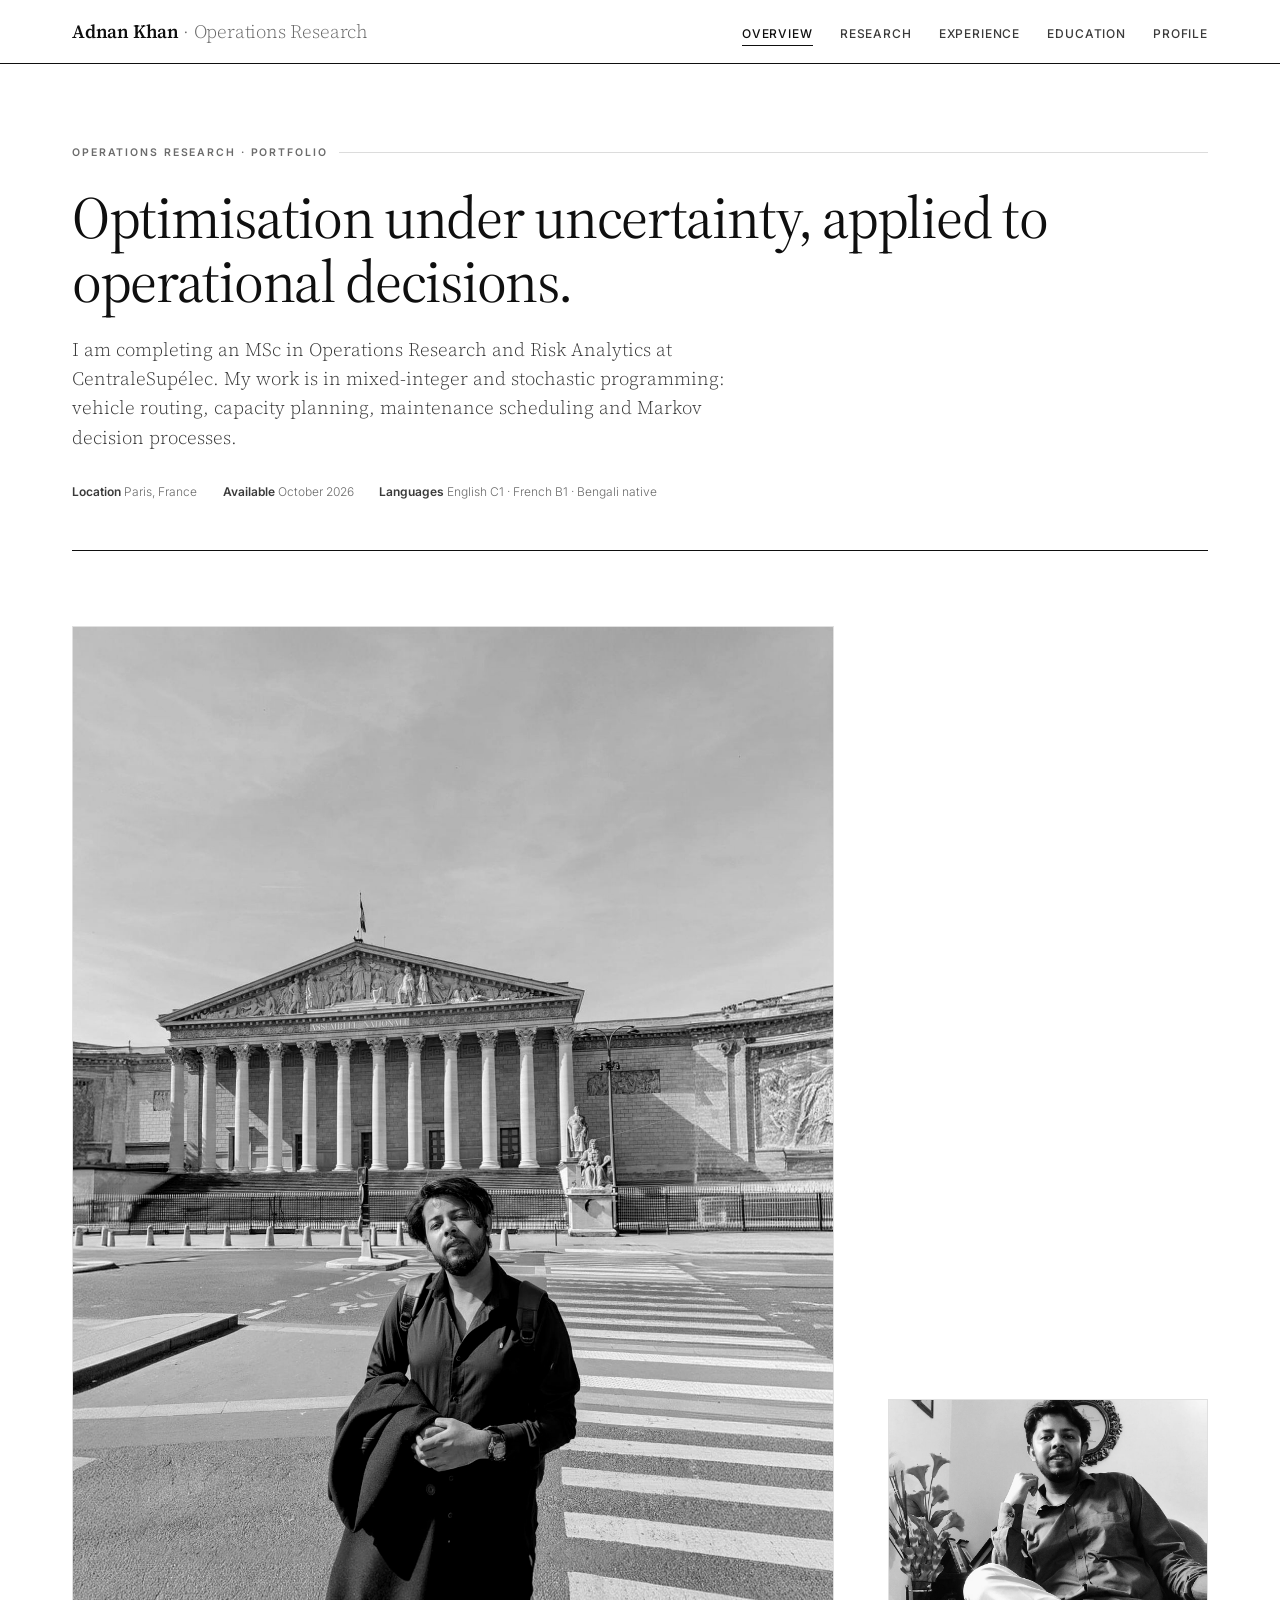
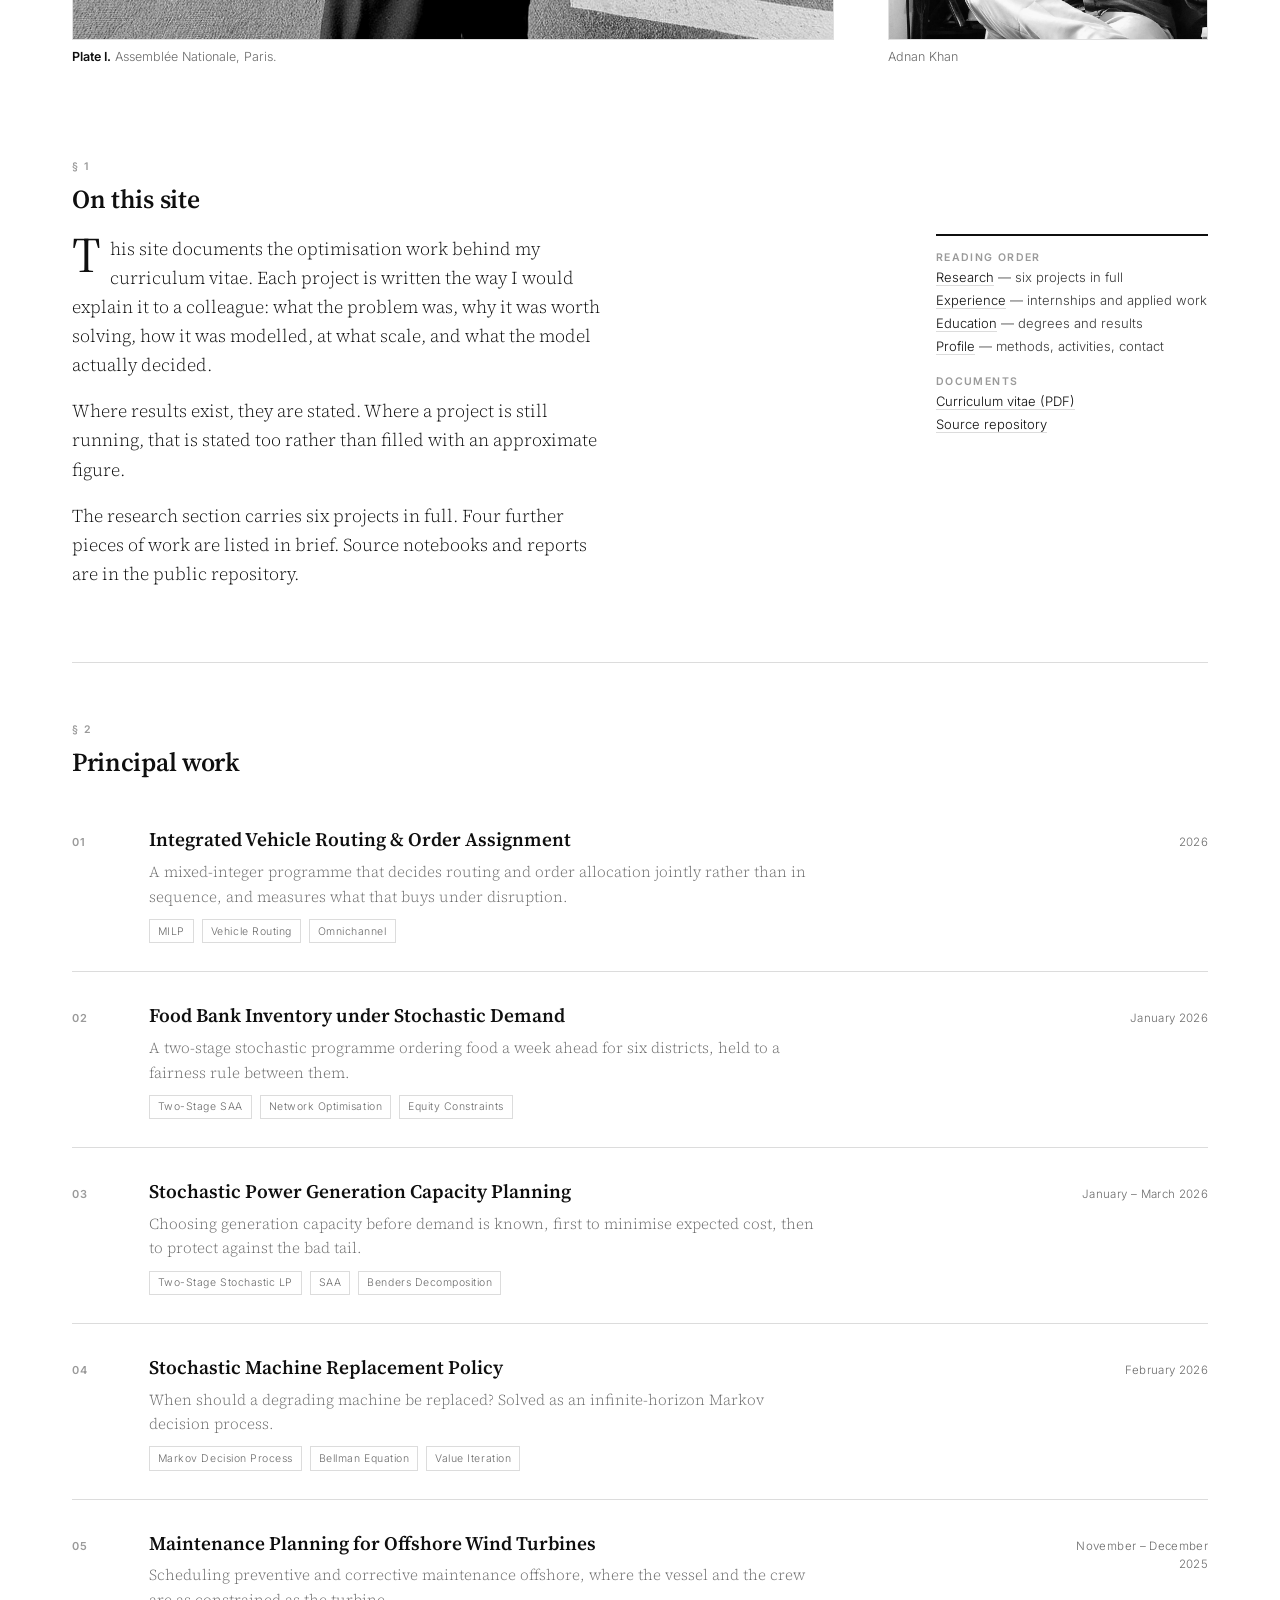
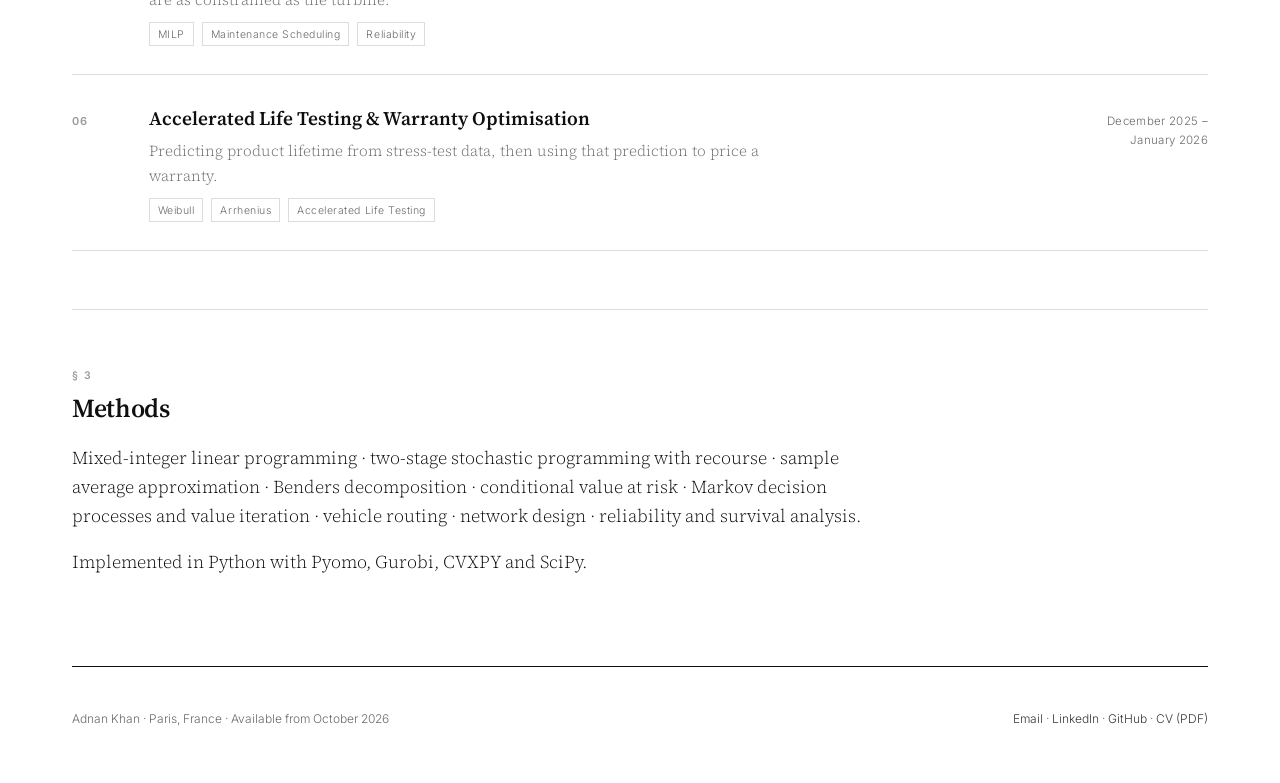
==== commit 4d4992bd: "Add files via upload" ====
--- a/index.html
+++ b/index.html
@@ -1,719 +1,28 @@
 <!DOCTYPE html>
-<html lang="en">
-<head>
-<meta charset="utf-8">
-<meta name="viewport" content="width=device-width, initial-scale=1">
-<title>Adnan Khan · Operations Research &amp; Stochastic Optimization</title>
-<meta name="description" content="Operations Research engineer. MSc CentraleSupelec. Stochastic programming, vehicle routing, Markov decision processes. Available from October 2026.">
-<link rel="preconnect" href="https://fonts.googleapis.com">
-<link rel="preconnect" href="https://fonts.gstatic.com" crossorigin>
-<link href="https://fonts.googleapis.com/css2?family=Inter:wght@300;400;500;600;700&family=JetBrains+Mono:wght@400;500;700&family=Newsreader:ital,opsz,wght@0,6..72,300;0,6..72,400;1,6..72,300&display=swap" rel="stylesheet">
-<style>
-:root{
-  --bg:#080A0F; --bg2:#0D111A; --surface:#111725; --line:#1E2637;
-  --tx:#E8ECF4; --mut:#8592A8; --dim:#5A6577;
-  --ac:#5EEAD4; --ac2:#FBBF24; --ac3:#818CF8;
-  --mono:'JetBrains Mono',ui-monospace,monospace;
-  --sans:'Inter',system-ui,sans-serif;
-  --serif:'Newsreader',Georgia,serif;
-}
-*{box-sizing:border-box;margin:0;padding:0}
-html{scroll-behavior:smooth}
-body{background:var(--bg);color:var(--tx);font-family:var(--sans);font-size:16px;line-height:1.65;-webkit-font-smoothing:antialiased;overflow-x:hidden}
-a{color:inherit}
-.wrap{max-width:1120px;margin:0 auto;padding:0 28px}
-.mono{font-family:var(--mono)}
-
-/* grid backdrop */
-#bgfx{position:fixed;inset:0;z-index:0;opacity:.5;pointer-events:none}
-.veil{position:fixed;inset:0;z-index:1;pointer-events:none;
-  background:radial-gradient(1100px 620px at 72% -8%,rgba(94,234,212,.10),transparent 60%),
-             radial-gradient(900px 520px at 8% 12%,rgba(129,140,248,.09),transparent 60%)}
-main{position:relative;z-index:2}
-
-/* nav */
-nav{position:fixed;top:0;left:0;right:0;z-index:50;backdrop-filter:blur(14px);
-  background:rgba(8,10,15,.72);border-bottom:1px solid transparent;transition:border-color .3s}
-nav.on{border-bottom-color:var(--line)}
-.nav-in{max-width:1120px;margin:0 auto;padding:14px 28px;display:flex;align-items:center;justify-content:space-between;gap:20px}
-.brand{font-family:var(--mono);font-size:13px;letter-spacing:.14em;text-transform:uppercase;color:var(--tx);text-decoration:none;white-space:nowrap}
-.brand b{color:var(--ac)}
-.nav-links{display:flex;gap:26px;align-items:center}
-.nav-links a{font-size:13.5px;color:var(--mut);text-decoration:none;transition:color .2s}
-.nav-links a:hover{color:var(--ac)}
-.nav-cta{border:1px solid var(--line);padding:7px 15px;border-radius:6px;font-size:13px;color:var(--tx)!important;transition:.2s}
-.nav-cta:hover{border-color:var(--ac);background:rgba(94,234,212,.07)}
-.burger{display:none;background:none;border:0;color:var(--tx);font-size:22px;cursor:pointer}
-
-/* hero */
-header{padding:150px 0 96px}
-.hero{display:grid;grid-template-columns:1.55fr .85fr;gap:60px;align-items:center}
-.tagline{font-family:var(--mono);font-size:12px;letter-spacing:.2em;text-transform:uppercase;color:var(--ac);margin-bottom:22px;display:flex;align-items:center;gap:10px}
-.dot{width:7px;height:7px;border-radius:50%;background:var(--ac);box-shadow:0 0 0 0 rgba(94,234,212,.6);animation:pulse 2.4s infinite}
-@keyframes pulse{70%{box-shadow:0 0 0 11px rgba(94,234,212,0)}100%{box-shadow:0 0 0 0 rgba(94,234,212,0)}}
-h1{font-size:clamp(2.7rem,6vw,4.4rem);line-height:1.02;font-weight:600;letter-spacing:-.035em;margin-bottom:22px}
-h1 em{font-family:var(--serif);font-style:italic;font-weight:300;color:var(--ac)}
-.lede{font-size:1.115rem;color:var(--mut);max-width:56ch;margin-bottom:34px}
-.lede strong{color:var(--tx);font-weight:500}
-.btns{display:flex;gap:13px;flex-wrap:wrap;margin-bottom:38px}
-.btn{display:inline-flex;align-items:center;gap:9px;padding:12px 21px;border-radius:8px;font-size:14.5px;font-weight:500;text-decoration:none;transition:.22s;border:1px solid transparent}
-.btn-p{background:var(--ac);color:#04211C}
-.btn-p:hover{background:#7df3e0;transform:translateY(-2px)}
-.btn-s{border-color:var(--line);color:var(--tx)}
-.btn-s:hover{border-color:var(--ac);background:rgba(94,234,212,.07);transform:translateY(-2px)}
-.facts{display:flex;gap:34px;flex-wrap:wrap;padding-top:26px;border-top:1px solid var(--line)}
-.fact .k{font-family:var(--mono);font-size:1.5rem;color:var(--ac2);font-weight:500}
-.fact .v{font-size:12px;color:var(--dim);text-transform:uppercase;letter-spacing:.09em;margin-top:2px}
-.portrait{position:relative}
-.portrait img{width:100%;border-radius:14px;filter:grayscale(1) contrast(1.06);border:1px solid var(--line);display:block}
-.portrait::after{content:'';position:absolute;inset:-1px;border-radius:14px;pointer-events:none;
-  background:linear-gradient(150deg,rgba(94,234,212,.16),transparent 45%)}
-.badge{position:absolute;bottom:-14px;left:-14px;background:var(--surface);border:1px solid var(--line);
-  border-radius:9px;padding:9px 13px;font-family:var(--mono);font-size:11px;color:var(--ac);letter-spacing:.05em}
-
-/* sections */
-section{padding:96px 0;position:relative}
-.sec-head{margin-bottom:52px;max-width:66ch}
-.eyebrow{font-family:var(--mono);font-size:11.5px;letter-spacing:.22em;text-transform:uppercase;color:var(--ac);margin-bottom:15px;display:block}
-h2{font-size:clamp(1.85rem,3.6vw,2.7rem);font-weight:600;letter-spacing:-.028em;line-height:1.13;margin-bottom:15px}
-.sec-head p{color:var(--mut);font-size:1.04rem}
-.rule{height:1px;background:linear-gradient(90deg,var(--line),transparent)}
-
-/* lab */
-.lab{background:var(--bg2);border-top:1px solid var(--line);border-bottom:1px solid var(--line)}
-.tabs{display:flex;gap:6px;flex-wrap:wrap;margin-bottom:26px;border-bottom:1px solid var(--line);padding-bottom:0}
-.tab{background:none;border:0;border-bottom:2px solid transparent;color:var(--mut);font-family:var(--mono);
-  font-size:12.5px;letter-spacing:.05em;padding:12px 16px;cursor:pointer;transition:.2s;white-space:nowrap}
-.tab:hover{color:var(--tx)}
-.tab.on{color:var(--ac);border-bottom-color:var(--ac)}
-.panel{display:none}
-.panel.on{display:block;animation:fade .34s ease}
-@keyframes fade{from{opacity:0;transform:translateY(7px)}to{opacity:1;transform:none}}
-.demo{display:grid;grid-template-columns:1fr 310px;gap:26px;align-items:start}
-.stage{background:var(--surface);border:1px solid var(--line);border-radius:13px;padding:17px;position:relative;overflow:hidden}
-.stage canvas{width:100%;display:block;border-radius:7px}
-.ctrls{background:var(--surface);border:1px solid var(--line);border-radius:13px;padding:21px}
-.ctrls h4{font-family:var(--mono);font-size:11.5px;letter-spacing:.16em;text-transform:uppercase;color:var(--dim);margin-bottom:17px;font-weight:500}
-.ctrl{margin-bottom:17px}
-.ctrl label{display:flex;justify-content:space-between;font-size:12.5px;color:var(--mut);margin-bottom:7px}
-.ctrl label b{font-family:var(--mono);color:var(--ac);font-weight:500}
-input[type=range]{width:100%;-webkit-appearance:none;height:3px;background:var(--line);border-radius:2px;outline:none}
-input[type=range]::-webkit-slider-thumb{-webkit-appearance:none;width:15px;height:15px;border-radius:50%;
-  background:var(--ac);cursor:pointer;border:3px solid var(--bg2)}
-input[type=range]::-moz-range-thumb{width:15px;height:15px;border-radius:50%;background:var(--ac);cursor:pointer;border:3px solid var(--bg2)}
-.act{width:100%;padding:11px;border-radius:7px;border:1px solid var(--line);background:transparent;color:var(--tx);
-  font-family:var(--mono);font-size:12.5px;cursor:pointer;transition:.2s;margin-bottom:8px}
-.act:hover{border-color:var(--ac);background:rgba(94,234,212,.08)}
-.act.hi{background:var(--ac);color:#04211C;border-color:var(--ac);font-weight:700}
-.act.hi:hover{background:#7df3e0}
-.out{border-top:1px solid var(--line);margin-top:17px;padding-top:15px}
-.orow{display:flex;justify-content:space-between;font-size:12.5px;padding:5px 0}
-.orow span{color:var(--dim)}
-.orow b{font-family:var(--mono);color:var(--tx);font-weight:500}
-.orow b.g{color:var(--ac)}
-.orow b.a{color:var(--ac2)}
-.note{font-size:12.5px;color:var(--dim);margin-top:16px;line-height:1.62;border-left:2px solid var(--line);padding-left:13px}
-.legend{display:flex;gap:16px;flex-wrap:wrap;margin-top:13px;font-size:11.5px;color:var(--dim);font-family:var(--mono)}
-.legend i{display:inline-block;width:9px;height:9px;border-radius:2px;margin-right:6px;vertical-align:middle}
-
-/* projects */
-.pgrid{display:grid;grid-template-columns:repeat(auto-fill,minmax(340px,1fr));gap:19px}
-.card{background:var(--surface);border:1px solid var(--line);border-radius:13px;padding:26px;transition:.26s;position:relative;overflow:hidden}
-.card::before{content:'';position:absolute;top:0;left:0;right:0;height:1px;background:linear-gradient(90deg,transparent,var(--ac),transparent);opacity:0;transition:.3s}
-.card:hover{border-color:#2C3852;transform:translateY(-3px)}
-.card:hover::before{opacity:1}
-.card .top{display:flex;justify-content:space-between;gap:14px;align-items:baseline;margin-bottom:11px}
-.card h3{font-size:1.075rem;font-weight:600;line-height:1.32}
-.when{font-family:var(--mono);font-size:11px;color:var(--dim);white-space:nowrap}
-.stack{display:flex;gap:6px;flex-wrap:wrap;margin-bottom:14px}
-.chip{font-family:var(--mono);font-size:10.5px;padding:3px 9px;border-radius:4px;background:rgba(94,234,212,.09);
-  color:var(--ac);border:1px solid rgba(94,234,212,.19)}
-.chip.b{background:rgba(129,140,248,.09);color:var(--ac3);border-color:rgba(129,140,248,.19)}
-.card p{font-size:13.9px;color:var(--mut);margin-bottom:11px}
-.kpis{display:flex;gap:19px;flex-wrap:wrap;padding-top:13px;border-top:1px solid var(--line)}
-.kpi .n{font-family:var(--mono);font-size:1.13rem;color:var(--ac2)}
-.kpi .l{font-size:10.5px;color:var(--dim);text-transform:uppercase;letter-spacing:.07em}
-.shot{margin-top:15px;border-radius:8px;overflow:hidden;border:1px solid var(--line);background:#fff}
-.shot img{width:100%;display:block}
-
-/* thesis */
-.thesis{background:linear-gradient(155deg,var(--surface),var(--bg2));border:1px solid var(--line);
-  border-radius:16px;padding:44px;position:relative;overflow:hidden}
-.thesis h3{font-family:var(--serif);font-size:clamp(1.45rem,3vw,2.05rem);font-weight:400;line-height:1.28;margin-bottom:17px;max-width:34ch}
-.meta{display:flex;gap:23px;flex-wrap:wrap;font-size:12.5px;color:var(--dim);font-family:var(--mono);margin-bottom:24px}
-.meta b{color:var(--ac)}
-.thesis ul{list-style:none;display:grid;gap:11px;max-width:74ch}
-.thesis li{padding-left:22px;position:relative;color:var(--mut);font-size:14.6px}
-.thesis li::before{content:'▸';position:absolute;left:0;color:var(--ac)}
-
-/* timeline */
-.tl{position:relative;padding-left:32px}
-.tl::before{content:'';position:absolute;left:6px;top:8px;bottom:8px;width:1px;background:var(--line)}
-.ev{position:relative;padding-bottom:36px}
-.ev:last-child{padding-bottom:0}
-.ev::before{content:'';position:absolute;left:-30px;top:7px;width:9px;height:9px;border-radius:50%;
-  background:var(--bg);border:2px solid var(--ac)}
-.ev .when{margin-bottom:5px;display:block}
-.ev h3{font-size:1.045rem;font-weight:600;margin-bottom:3px}
-.ev .org{font-size:13.5px;color:var(--ac);margin-bottom:9px}
-.ev p{font-size:14px;color:var(--mut);max-width:74ch}
-
-/* skills + awards */
-.two{display:grid;grid-template-columns:1fr 1fr;gap:26px}
-.box{background:var(--surface);border:1px solid var(--line);border-radius:13px;padding:26px}
-.box h3{font-family:var(--mono);font-size:11.5px;letter-spacing:.16em;text-transform:uppercase;color:var(--dim);margin-bottom:17px;font-weight:500}
-.srow{margin-bottom:17px}
-.srow .lab2{font-size:12.5px;color:var(--tx);margin-bottom:8px;font-weight:500}
-.tags{display:flex;gap:6px;flex-wrap:wrap}
-.tag{font-family:var(--mono);font-size:11px;padding:4px 9px;border-radius:4px;background:var(--bg2);
-  color:var(--mut);border:1px solid var(--line)}
-.aw{display:flex;gap:13px;padding:13px 0;border-bottom:1px solid var(--line);font-size:13.8px;color:var(--mut)}
-.aw:last-child{border-bottom:0}
-.aw .ic{color:var(--ac2);font-size:15px}
-.langs{display:grid;gap:14px}
-.lang .lt{display:flex;justify-content:space-between;font-size:13.2px;margin-bottom:6px}
-.lang .lt b{font-family:var(--mono);color:var(--ac);font-weight:500}
-.bar{height:3px;background:var(--line);border-radius:2px;overflow:hidden}
-.bar i{display:block;height:100%;background:linear-gradient(90deg,var(--ac),var(--ac3));border-radius:2px}
-
-/* contact */
-.contact{text-align:center;padding:110px 0}
-.contact h2{margin-bottom:19px}
-.contact p{color:var(--mut);max-width:52ch;margin:0 auto 34px}
-.links{display:flex;gap:13px;justify-content:center;flex-wrap:wrap}
-footer{border-top:1px solid var(--line);padding:34px 0;text-align:center;color:var(--dim);font-size:12.5px;font-family:var(--mono)}
-
-.reveal{opacity:0;transform:translateY(22px);transition:opacity .75s cubic-bezier(.2,.7,.3,1),transform .75s cubic-bezier(.2,.7,.3,1)}
-.reveal.in{opacity:1;transform:none}
-
-@media(max-width:940px){
-  .hero{grid-template-columns:1fr;gap:38px}
-  .portrait{max-width:250px}
-  .demo{grid-template-columns:1fr}
-  .two{grid-template-columns:1fr}
-  .nav-links{position:fixed;inset:59px 0 auto 0;background:rgba(8,10,15,.98);flex-direction:column;
-    padding:22px;gap:17px;display:none;border-bottom:1px solid var(--line)}
-  .nav-links.open{display:flex}
-  .burger{display:block}
-  section{padding:70px 0}
-  header{padding:118px 0 66px}
-  .thesis{padding:28px}
-}
-</style>
-</head>
-<body>
-<canvas id="bgfx"></canvas><div class="veil"></div>
-
-<nav id="nav"><div class="nav-in">
-  <a href="#top" class="brand">ADNAN<b>.</b>KHAN</a>
-  <button class="burger" id="burger" aria-label="Menu">☰</button>
-  <div class="nav-links" id="navlinks">
-    <a href="#lab">Lab</a><a href="#work">Projects</a><a href="#thesis">Thesis</a>
-    <a href="#path">Experience</a><a href="#toolkit">Toolkit</a>
-    <a href="https://github.com/Adnan-Khan-OR" target="_blank" rel="noopener">GitHub</a>
-    <a href="assets/Adnan-Khan-CV.pdf" class="nav-cta" download>CV ↓</a>
-  </div>
-</div></nav>
-
-<main id="top">
-
-<header><div class="wrap"><div class="hero">
-  <div>
-    <div class="tagline"><span class="dot"></span> Available from October 2026 · Paris, France</div>
-    <h1>I build models that make <em>operational decisions</em> measurably better.</h1>
-    <p class="lede">Operations Research engineer finishing an <strong>MSc in Operations Research &amp; Risk Analytics at CentraleSupélec</strong>. I work in mixed-integer and stochastic programming: vehicle routing, capacity planning under uncertainty, maintenance scheduling and Markov decision processes.</p>
-    <div class="btns">
-      <a href="#lab" class="btn btn-p">▶ Run my models</a>
-      <a href="assets/Adnan-Khan-CV.pdf" class="btn btn-s" download>Download CV</a>
-      <a href="#contact" class="btn btn-s">Get in touch</a>
-    </div>
-    <div class="facts">
-      <div class="fact"><div class="k">7</div><div class="v">Optimization projects</div></div>
-      <div class="fact"><div class="k">93.8%</div><div class="v">Fill rate achieved</div></div>
-      <div class="fact"><div class="k">260</div><div class="v">Scenarios solved</div></div>
-      <div class="fact"><div class="k">11%</div><div class="v">Defect reduction</div></div>
-    </div>
-  </div>
-  <div class="portrait">
-    <img src="assets/adnan.jpg" alt="Adnan Khan">
-    <div class="badge">MSc · CentraleSupélec</div>
-  </div>
-</div></div></header>
-
-<section class="lab" id="lab"><div class="wrap">
-  <div class="sec-head reveal">
-    <span class="eyebrow">The Lab · Interactive</span>
-    <h2>Don't take my word for it. Solve something.</h2>
-    <p>Three models from my coursework and research, reimplemented to run in your browser. Move the parameters and watch the optimal decision change.</p>
-  </div>
-
-  <div class="tabs reveal">
-    <button class="tab on" data-p="vrp">01 · Vehicle Routing</button>
-    <button class="tab" data-p="mdp">02 · Markov Decision Process</button>
-    <button class="tab" data-p="cvar">03 · Risk-Averse Capacity</button>
-  </div>
-
-  <div class="panel on" id="p-vrp"><div class="demo">
-    <div class="stage"><canvas id="cv-vrp" height="470"></canvas>
-      <div class="legend"><span><i style="background:#FBBF24"></i>Depot</span>
-      <span><i style="background:#5EEAD4"></i>Optimized routes</span>
-      <span><i style="background:#42506B"></i>Sequential baseline</span></div>
-    </div>
-    <div class="ctrls">
-      <h4>Instance</h4>
-      <div class="ctrl"><label>Customers <b id="l-n">30</b></label><input type="range" id="s-n" min="8" max="70" value="30"></div>
-      <div class="ctrl"><label>Vehicle capacity <b id="l-c">60</b></label><input type="range" id="s-c" min="25" max="140" value="60"></div>
-      <button class="act" id="b-new">↻ New instance</button>
-      <button class="act hi" id="b-solve">Solve</button>
-      <div class="out">
-        <div class="orow"><span>Baseline distance</span><b id="o-base">—</b></div>
-        <div class="orow"><span>Optimized distance</span><b class="g" id="o-opt">—</b></div>
-        <div class="orow"><span>Improvement</span><b class="a" id="o-imp">—</b></div>
-        <div class="orow"><span>Vehicles used</span><b id="o-veh">—</b></div>
-      </div>
-      <p class="note">Clarke-Wright savings with 2-opt refinement, benchmarked against a sequential nearest-neighbour construction. The same comparison structure as my thesis, which benchmarks integrated routing and order assignment against solving them sequentially.</p>
-    </div>
-  </div></div>
-
-  <div class="panel" id="p-mdp"><div class="demo">
-    <div class="stage"><canvas id="cv-mdp" height="470"></canvas>
-      <div class="legend"><span><i style="background:#5EEAD4"></i>Continue operating</span>
-      <span><i style="background:#FBBF24"></i>Replace machine</span>
-      <span><i style="background:#818CF8"></i>Value function V(s)</span></div>
-    </div>
-    <div class="ctrls">
-      <h4>Parameters</h4>
-      <div class="ctrl"><label>Discount factor γ <b id="l-g">0.95</b></label><input type="range" id="s-g" min="50" max="99" value="95"></div>
-      <div class="ctrl"><label>Replacement cost c (k€) <b id="l-rc">500</b></label><input type="range" id="s-rc" min="50" max="2500" step="50" value="500"></div>
-      <div class="ctrl"><label>Transition prob. p <b id="l-p">0.90</b></label><input type="range" id="s-p" min="50" max="100" value="90"></div>
-      <div class="out">
-        <div class="orow"><span>Replace at state</span><b class="a" id="o-thr">—</b></div>
-        <div class="orow"><span>Iterations to converge</span><b id="o-it">—</b></div>
-        <div class="orow"><span>Long-run value V(1)</span><b class="g" id="o-v1">—</b></div>
-      </div>
-      <p class="note">Infinite-horizon MDP over ten degradation states, solved by value iteration on the Bellman optimality equation. Production y(s) = 5 + s − 0.15s², profit 150 k€ per ton. These are the exact parameters from my stochastic optimization project at CentraleSupélec.</p>
-    </div>
-  </div></div>
-
-  <div class="panel" id="p-cvar"><div class="demo">
-    <div class="stage"><canvas id="cv-cvar" height="470"></canvas>
-      <div class="legend"><span><i style="background:#5EEAD4"></i>Expected cost</span>
-      <span><i style="background:#FBBF24"></i>CVaR<sub>α</sub></span>
-      <span><i style="background:#818CF8"></i>Optimal capacity</span></div>
-    </div>
-    <div class="ctrls">
-      <h4>Risk preference</h4>
-      <div class="ctrl"><label>Confidence α <b id="l-a">0.90</b></label><input type="range" id="s-a" min="0" max="98" value="90"></div>
-      <div class="ctrl"><label>Shortage penalty <b id="l-pen">80</b></label><input type="range" id="s-pen" min="10" max="250" value="80"></div>
-      <div class="ctrl"><label>Demand volatility <b id="l-sd">0.30</b></label><input type="range" id="s-sd" min="5" max="70" value="30"></div>
-      <button class="act" id="b-res">↻ Resample scenarios</button>
-      <div class="out">
-        <div class="orow"><span>Risk-neutral capacity</span><b class="g" id="o-xn">—</b></div>
-        <div class="orow"><span>Risk-averse capacity</span><b class="a" id="o-xc">—</b></div>
-        <div class="orow"><span>Capacity premium</span><b id="o-prem">—</b></div>
-      </div>
-      <p class="note">Capacity selection before random demand realises, minimising expected cost versus conditional value at risk via the Rockafellar and Uryasev reformulation. Risk aversion buys more capacity. A reduced form of the two-stage stochastic power generation model I built for Prof. Yiping Fang.</p>
-    </div>
-  </div></div>
-</div></section>
-
-<section id="work"><div class="wrap">
-  <div class="sec-head reveal">
-    <span class="eyebrow">Selected work</span>
-    <h2>Optimization projects</h2>
-    <p>Models built during the MSc at CentraleSupélec. Figures below are real outputs from the notebooks.</p>
-  </div>
-  <div class="pgrid">
-
-    <div class="card reveal">
-      <div class="top"><h3>Food Bank Inventory Management under Stochastic Demand</h3><span class="when">01/2026</span></div>
-      <div class="stack"><span class="chip">Two-Stage SAA</span><span class="chip">Network Optimization</span><span class="chip b">Python · SciPy</span></div>
-      <p>Two-stage stochastic program setting weekly order quantities across two warehouses and daily transportation to six districts, under spatially and temporally correlated demand with a regulatory equity constraint between districts.</p>
-      <p>A quantile-based dynamic ordering policy was tuned by rolling-window grid search and validated on held-out years.</p>
-      <div class="kpis">
-        <div class="kpi"><div class="n">93.8%</div><div class="l">Fill rate</div></div>
-        <div class="kpi"><div class="n">260</div><div class="l">Weeks solved</div></div>
-        <div class="kpi"><div class="n">10%</div><div class="l">Equity gap held</div></div>
-      </div>
-    </div>
-
-    <div class="card reveal">
-      <div class="top"><h3>Stochastic Power Generation Capacity Planning</h3><span class="when">01–03/2026</span></div>
-      <div class="stack"><span class="chip">Two-Stage SP</span><span class="chip">Benders</span><span class="chip">CVaR</span><span class="chip b">CVXPY</span></div>
-      <p>Two-stage stochastic linear program with recourse selecting installed capacity across four generator technologies before random regional demand realises, with load shedding guaranteeing complete recourse.</p>
-      <p>Solved as a sample average approximation in extensive form, then by a Benders L-shaped decomposition with optimality cuts derived from capacity constraint duals, and extended to a risk-averse CVaR objective.</p>
-      <div class="shot"><img src="assets/SO-P1-_17.png" alt="Benders convergence and capacity mix"></div>
-    </div>
-
-    <div class="card reveal">
-      <div class="top"><h3>Maintenance Planning for Offshore Wind Turbines</h3><span class="when">11–12/2025</span></div>
-      <div class="stack"><span class="chip">MILP</span><span class="chip">Scheduling</span><span class="chip b">Pyomo · Gurobi</span></div>
-      <p>Mixed-integer linear program scheduling preventive and corrective maintenance under crew availability, vessel travel and maintenance window constraints.</p>
-      <p>Turbine degradation modelled through discrete health states, minimising total lifecycle cost across maintenance, transport and outage penalties, validated with scenario-based sensitivity analysis on failure frequency and preventive thresholds.</p>
-    </div>
-
-    <div class="card reveal">
-      <div class="top"><h3>Stochastic Machine Replacement Policy</h3><span class="when">02/2026</span></div>
-      <div class="stack"><span class="chip">MDP</span><span class="chip">Value Iteration</span><span class="chip b">Python</span></div>
-      <p>Infinite-horizon Markov decision process over ten degradation states determining when to replace a production machine to maximise expected discounted profit.</p>
-      <p>Bellman optimality equation solved by value iteration, with sensitivity analysis across replacement cost, discount factor and state transition probabilities. Runs live in the Lab above.</p>
-    </div>
-
-    <div class="card reveal">
-      <div class="top"><h3>Accelerated Life Testing &amp; Warranty Optimization</h3><span class="when">12/2025–01/2026</span></div>
-      <div class="stack"><span class="chip">Weibull</span><span class="chip">ALT</span><span class="chip b">Reliability</span></div>
-      <p>Right-censored Weibull modelling of LED degradation under multiple temperature and current stress conditions, with Arrhenius and multi-stress ALT models predicting lifetime at normal operating conditions.</p>
-      <p>Estimated MTTF, median life and B10, then built a reliability-driven warranty and pricing optimization model identifying a premium long-warranty strategy at low warranty risk.</p>
-    </div>
-
-    <div class="card reveal">
-      <div class="top"><h3>Component-Level Reliability from Repair Data</h3><span class="when">12/2025</span></div>
-      <div class="stack"><span class="chip">Survival Analysis</span><span class="chip">Causal Inference</span><span class="chip b">IPCW</span></div>
-      <p>Estimated 500-hour reliability across five product models using Kaplan-Meier survival analysis with bootstrap uncertainty quantification.</p>
-      <p>Corrected censoring and selection bias through inverse probability of censoring weighting and standardisation, enabling causal comparison between product models and repair centres.</p>
-    </div>
-
-  </div>
-</div></section>
-
-<section id="thesis"><div class="wrap">
-  <div class="sec-head reveal"><span class="eyebrow">Master's research</span><h2>Thesis</h2></div>
-  <div class="thesis reveal">
-    <h3>Integrated Vehicle Routing, Order Assignment and Optimization for Resilient Omnichannel Distribution Networks</h3>
-    <div class="meta">
-      <span>CentraleSupélec</span><span>Supervisor · <b>Prof. Jakob Puchinger</b></span><span>2026</span>
-      <span>MILP · Vehicle Routing · Pyomo · Gurobi</span>
-    </div>
-    <ul>
-      <li>Mixed-integer linear program integrating vehicle routing and order assignment decisions across an omnichannel distribution network, extending the capacitated vehicle routing problem with channel-specific allocation constraints.</li>
-      <li>Benchmarked the integrated formulation against a sequential baseline in which routing and assignment are optimised separately, isolating the value of joint decision-making.</li>
-      <li>Quantified network resilience by re-solving under disruption scenarios, measuring the trade-off between total distribution cost and maintained service levels.</li>
-    </ul>
-  </div>
-</div></section>
-
-<section id="path"><div class="wrap">
-  <div class="sec-head reveal"><span class="eyebrow">Background</span><h2>Experience &amp; education</h2></div>
-  <div class="two">
-    <div class="reveal"><div class="tl">
-      <div class="ev"><span class="when">06/2026 — Present · Paris</span>
-        <h3>Research Intern, Modelling &amp; Data Analysis</h3>
-        <div class="org">Institut du Cerveau (Paris Brain Institute)</div>
-        <p>Gaussian Hidden Markov Models and quantitative analysis pipelines in Python, applying maximum likelihood estimation and Viterbi decoding to experimental time series to extract latent states, transition probabilities and dwell times.</p></div>
-      <div class="ev"><span class="when">05/2024 — 07/2024 · Bangladesh</span>
-        <h3>Industrial Engineering Intern</h3>
-        <div class="org">Akij Food and Beverage Limited</div>
-        <p>Time and motion studies across four product categories to locate throughput bottlenecks, then redesigned the production layout applying Lean principles.</p></div>
-      <div class="ev"><span class="when">06/2023 — 08/2023 · Chattogram</span>
-        <h3>Production Engineering Intern</h3>
-        <div class="org">Kabir Steel Re-Rolling Mills (KSRM)</div>
-        <p>Cut production defects by 11% over a 27-day tracked improvement cycle, using Pareto and 5-Why root cause analysis to isolate dominant failure modes.</p></div>
-    </div></div>
-    <div class="reveal"><div class="tl">
-      <div class="ev"><span class="when">09/2025 — 10/2026 · Paris</span>
-        <h3>MSc Operations Research &amp; Risk Analytics (M2)</h3>
-        <div class="org">CentraleSupélec, Université Paris-Saclay</div>
-        <p>Institutional Scholarship Holder. Stochastic programming, mixed-integer optimization, reliability engineering, decision analysis under uncertainty.</p></div>
-      <div class="ev"><span class="when">04/2020 — 12/2024 · Dhaka</span>
-        <h3>BSc Industrial &amp; Production Engineering</h3>
-        <div class="org">University of Dhaka</div>
-        <p>CGPA 3.50 / 4.00, 87th percentile in the department. Foundations in operations management, quality engineering and production systems.</p></div>
-    </div></div>
-  </div>
-</div></section>
-
-<section id="toolkit"><div class="wrap">
-  <div class="sec-head reveal"><span class="eyebrow">Toolkit</span><h2>Methods, tools, languages</h2></div>
-  <div class="two">
-    <div class="box reveal">
-      <h3>Technical</h3>
-      <div class="srow"><div class="lab2">Optimization</div><div class="tags">
-        <span class="tag">MILP</span><span class="tag">Linear Programming</span><span class="tag">Two-Stage Stochastic Programming</span>
-        <span class="tag">Sample Average Approximation</span><span class="tag">Benders Decomposition</span><span class="tag">CVaR</span>
-        <span class="tag">Markov Decision Processes</span><span class="tag">Value Iteration</span><span class="tag">Vehicle Routing</span>
-        <span class="tag">Network Design</span><span class="tag">Duality</span><span class="tag">Sensitivity Analysis</span></div></div>
-      <div class="srow"><div class="lab2">Solvers &amp; modelling</div><div class="tags">
-        <span class="tag">Gurobi</span><span class="tag">Pyomo</span><span class="tag">CVXPY</span><span class="tag">SciPy Optimize</span><span class="tag">Excel Solver</span></div></div>
-      <div class="srow"><div class="lab2">Programming &amp; data</div><div class="tags">
-        <span class="tag">Python</span><span class="tag">NumPy</span><span class="tag">Pandas</span><span class="tag">SciPy</span>
-        <span class="tag">Matplotlib</span><span class="tag">C/C++</span><span class="tag">SQL</span><span class="tag">Power BI</span><span class="tag">MATLAB</span><span class="tag">STATA</span></div></div>
-      <div class="srow" style="margin-bottom:0"><div class="lab2">Reliability &amp; statistics</div><div class="tags">
-        <span class="tag">Weibull Analysis</span><span class="tag">Accelerated Life Testing</span><span class="tag">Kaplan-Meier</span>
-        <span class="tag">Survival Analysis</span><span class="tag">Panel Quantile Regression</span><span class="tag">Lean</span><span class="tag">Time Study</span></div></div>
-    </div>
-    <div>
-      <div class="box reveal" style="margin-bottom:26px">
-        <h3>Awards &amp; competitions</h3>
-        <div class="aw"><span class="ic">◆</span><span>Top 10 teams, BIHRM Supply Chain Contest. Awarded a 75% merit-based scholarship in the supply chain professional program.</span></div>
-        <div class="aw"><span class="ic">◆</span><span>Regionally selected and competed at national level, Bangladesh Mathematical Olympiad (2016).</span></div>
-        <div class="aw"><span class="ic">◆</span><span>Institutional Scholarship Holder, CentraleSupélec.</span></div>
-      </div>
-      <div class="box reveal">
-        <h3>Languages</h3>
-        <div class="langs">
-          <div class="lang"><div class="lt"><span>English</span><b>C1 · British Council</b></div><div class="bar"><i style="width:88%"></i></div></div>
-          <div class="lang"><div class="lt"><span>French</span><b>B1 · FLE</b></div><div class="bar"><i style="width:58%"></i></div></div>
-          <div class="lang"><div class="lt"><span>Bengali</span><b>Native</b></div><div class="bar"><i style="width:100%"></i></div></div>
-        </div>
-      </div>
-    </div>
-  </div>
-</div></section>
-
-<section class="contact" id="contact"><div class="wrap reveal">
-  <span class="eyebrow">Contact</span>
-  <h2>Available from October 2026</h2>
-  <p>Looking for an operations research role in optimization modelling for supply chain, logistics or energy systems. Open across Europe.</p>
-  <div class="links">
-    <a href="mailto:adnan.khan@student-cs.fr" class="btn btn-p">✉ adnan.khan@student-cs.fr</a>
-    <a href="https://linkedin.com/in/adnankhan121" target="_blank" rel="noopener" class="btn btn-s">LinkedIn</a>
-    <a href="https://github.com/Adnan-Khan-OR" target="_blank" rel="noopener" class="btn btn-s">GitHub</a>
-    <a href="assets/Adnan-Khan-CV.pdf" class="btn btn-s" download>Download CV</a>
-  </div>
-</div></section>
-
-<footer><div class="wrap">Adnan Khan · Paris, France · github.com/Adnan-Khan-OR · Built with vanilla HTML, CSS and JavaScript</div></footer>
-</main>
-
-<script>
-/* ---------- nav ---------- */
-const nav=document.getElementById('nav');
-addEventListener('scroll',()=>nav.classList.toggle('on',scrollY>20));
-document.getElementById('burger').onclick=()=>document.getElementById('navlinks').classList.toggle('open');
-document.querySelectorAll('#navlinks a').forEach(a=>a.onclick=()=>document.getElementById('navlinks').classList.remove('open'));
-
-/* ---------- reveal ---------- */
-const io=new IntersectionObserver(es=>es.forEach(e=>{if(e.isIntersecting){e.target.classList.add('in');io.unobserve(e.target)}}),{threshold:.12});
-document.querySelectorAll('.reveal').forEach(e=>io.observe(e));
-
-/* ---------- background field ---------- */
-(function(){
-  const c=document.getElementById('bgfx'),x=c.getContext('2d');let w,h,pts=[];
-  function size(){w=c.width=innerWidth;h=c.height=innerHeight;
-    const n=Math.min(64,Math.floor(w*h/26000));pts=[];
-    for(let i=0;i<n;i++)pts.push({x:Math.random()*w,y:Math.random()*h,vx:(Math.random()-.5)*.19,vy:(Math.random()-.5)*.19});}
-  size();addEventListener('resize',size);
-  (function loop(){x.clearRect(0,0,w,h);
-    for(const p of pts){p.x+=p.vx;p.y+=p.vy;
-      if(p.x<0||p.x>w)p.vx*=-1; if(p.y<0||p.y>h)p.vy*=-1;}
-    for(let i=0;i<pts.length;i++)for(let j=i+1;j<pts.length;j++){
-      const dx=pts[i].x-pts[j].x,dy=pts[i].y-pts[j].y,d=Math.hypot(dx,dy);
-      if(d<128){x.strokeStyle='rgba(94,234,212,'+(.13*(1-d/128))+')';x.lineWidth=.6;
-        x.beginPath();x.moveTo(pts[i].x,pts[i].y);x.lineTo(pts[j].x,pts[j].y);x.stroke();}}
-    for(const p of pts){x.fillStyle='rgba(129,140,248,.30)';x.beginPath();x.arc(p.x,p.y,1.25,0,7);x.fill();}
-    requestAnimationFrame(loop);})();
-})();
-
-/* ---------- tabs ---------- */
-document.querySelectorAll('.tab').forEach(t=>t.onclick=()=>{
-  document.querySelectorAll('.tab').forEach(z=>z.classList.remove('on'));
-  document.querySelectorAll('.panel').forEach(z=>z.classList.remove('on'));
-  t.classList.add('on');document.getElementById('p-'+t.dataset.p).classList.add('on');
-  if(t.dataset.p==='mdp')mdp();if(t.dataset.p==='cvar')cvar();if(t.dataset.p==='vrp')drawVRP();
-});
-function fit(cv){const r=cv.getBoundingClientRect();const d=devicePixelRatio||1;
-  cv.width=r.width*d;cv.height=470*d;const g=cv.getContext('2d');g.setTransform(d,0,0,d,0,0);
-  return {g,W:r.width,H:470};}
-
-/* ================= DEMO 1 : VRP ================= */
-const cvrp=document.getElementById('cv-vrp');
-let pts=[],dep={x:0,y:0},cap=60,routes=[],baseRoutes=[],anim=0,raf=null;
-const dist=(a,b)=>Math.hypot(a.x-b.x,a.y-b.y);
-function gen(){
-  const n=+document.getElementById('s-n').value;cap=+document.getElementById('s-c').value;
-  const r=cvrp.getBoundingClientRect();const W=r.width||700,H=470;
-  dep={x:W/2,y:H/2,d:0};pts=[];
-  for(let i=0;i<n;i++)pts.push({x:46+Math.random()*(W-92),y:40+Math.random()*(H-80),d:4+Math.floor(Math.random()*13)});
-  routes=[];baseRoutes=[];
-  document.getElementById('o-base').textContent='—';document.getElementById('o-opt').textContent='—';
-  document.getElementById('o-imp').textContent='—';document.getElementById('o-veh').textContent='—';
-  drawVRP();
-}
-function rlen(r){let s=dist(dep,pts[r[0]]);for(let i=1;i<r.length;i++)s+=dist(pts[r[i-1]],pts[r[i]]);return s+dist(pts[r[r.length-1]],dep);}
-function nearestNeighbour(){
-  const left=new Set(pts.map((_,i)=>i));const out=[];
-  while(left.size){let cur=dep,load=0,r=[];
-    while(true){let best=-1,bd=1e9;
-      for(const i of left){if(load+pts[i].d>cap)continue;const d=dist(cur,pts[i]);if(d<bd){bd=d;best=i}}
-      if(best<0)break;r.push(best);left.delete(best);load+=pts[best].d;cur=pts[best];}
-    if(!r.length)break;out.push(r);}
-  return out;
-}
-function savings(){
-  let rs=pts.map((_,i)=>[i]);const load=pts.map(p=>p.d);
-  const S=[];
-  for(let i=0;i<pts.length;i++)for(let j=i+1;j<pts.length;j++)
-    S.push([dist(dep,pts[i])+dist(dep,pts[j])-dist(pts[i],pts[j]),i,j]);
-  S.sort((a,b)=>b[0]-a[0]);
-  const rof=new Map();rs.forEach((r,k)=>rof.set(r[0],k));
-  const ld=rs.map((r)=>load[r[0]]);
-  for(const [,i,j] of S){
-    const a=rof.get(i),b=rof.get(j);
-    if(a===undefined||b===undefined||a===b)continue;
-    const ra=rs[a],rb=rs[b];if(!ra||!rb)continue;
-    if(ld[a]+ld[b]>cap)continue;
-    let merged=null;
-    if(ra[ra.length-1]===i&&rb[0]===j)merged=ra.concat(rb);
-    else if(rb[rb.length-1]===j&&ra[0]===i)merged=rb.concat(ra);
-    else if(ra[0]===i&&rb[0]===j)merged=ra.slice().reverse().concat(rb);
-    else if(ra[ra.length-1]===i&&rb[rb.length-1]===j)merged=ra.concat(rb.slice().reverse());
-    if(!merged)continue;
-    rs[a]=merged;ld[a]+=ld[b];rs[b]=null;
-    merged.forEach(k=>rof.set(k,a));
-  }
-  rs=rs.filter(Boolean);
-  return rs.map(twoOpt);
-}
-function twoOpt(r){
-  if(r.length<4)return r;let best=r.slice(),improved=true,guard=0;
-  while(improved&&guard++<60){improved=false;
-    for(let i=0;i<best.length-1;i++)for(let j=i+1;j<best.length;j++){
-      const cand=best.slice(0,i).concat(best.slice(i,j+1).reverse(),best.slice(j+1));
-      if(rlen(cand)<rlen(best)-1e-9){best=cand;improved=true;}}}
-  return best;
-}
-function drawVRP(prog){
-  const {g,W,H}=fit(cvrp);
-  g.clearRect(0,0,W,H);
-  g.strokeStyle='rgba(30,38,55,.55)';g.lineWidth=1;
-  for(let x=0;x<W;x+=34){g.beginPath();g.moveTo(x,0);g.lineTo(x,H);g.stroke();}
-  for(let y=0;y<H;y+=34){g.beginPath();g.moveTo(0,y);g.lineTo(W,y);g.stroke();}
-  if(baseRoutes.length){g.strokeStyle='rgba(66,80,107,.75)';g.lineWidth=1.1;g.setLineDash([4,5]);
-    for(const r of baseRoutes){g.beginPath();g.moveTo(dep.x,dep.y);
-      for(const i of r)g.lineTo(pts[i].x,pts[i].y);g.lineTo(dep.x,dep.y);g.stroke();}
-    g.setLineDash([]);}
-  if(routes.length){
-    const total=routes.reduce((s,r)=>s+r.length+1,0);let shown=prog===undefined?total:Math.floor(total*prog),c=0;
-    g.lineWidth=2.1;g.lineJoin='round';
-    for(const r of routes){
-      g.strokeStyle='#5EEAD4';g.beginPath();g.moveTo(dep.x,dep.y);let drew=false;
-      for(const i of r){if(c++>=shown)break;g.lineTo(pts[i].x,pts[i].y);drew=true;}
-      if(drew&&c<shown+1)g.lineTo(dep.x,dep.y);
-      g.stroke();
-      if(c>=shown)break;}
-  }
-  for(const p of pts){g.fillStyle='#7C8AA5';g.beginPath();g.arc(p.x,p.y,3.4,0,7);g.fill();}
-  g.fillStyle='#FBBF24';g.beginPath();g.arc(dep.x,dep.y,7.5,0,7);g.fill();
-  g.strokeStyle='rgba(251,191,36,.35)';g.lineWidth=1.4;g.beginPath();g.arc(dep.x,dep.y,13,0,7);g.stroke();
-}
-function solveVRP(){
-  if(!pts.length)gen();
-  baseRoutes=nearestNeighbour();routes=savings();
-  const b=baseRoutes.reduce((s,r)=>s+rlen(r),0),o=routes.reduce((s,r)=>s+rlen(r),0);
-  document.getElementById('o-base').textContent=Math.round(b);
-  document.getElementById('o-opt').textContent=Math.round(o);
-  document.getElementById('o-imp').textContent=(100*(b-o)/b).toFixed(1)+'%';
-  document.getElementById('o-veh').textContent=routes.length;
-  cancelAnimationFrame(raf);anim=0;
-  (function step(){anim+=.022;drawVRP(Math.min(anim,1));if(anim<1)raf=requestAnimationFrame(step);})();
-}
-document.getElementById('s-n').oninput=e=>{document.getElementById('l-n').textContent=e.target.value;gen();};
-document.getElementById('s-c').oninput=e=>{document.getElementById('l-c').textContent=e.target.value;cap=+e.target.value;};
-document.getElementById('b-new').onclick=gen;
-document.getElementById('b-solve').onclick=solveVRP;
-
-/* ================= DEMO 2 : MDP ================= */
-function mdp(){
-  const {g,W,H}=fit(document.getElementById('cv-mdp'));
-  const gam=+document.getElementById('s-g').value/100,
-        c=+document.getElementById('s-rc').value,
-        p=+document.getElementById('s-p').value/100;
-  document.getElementById('l-g').textContent=gam.toFixed(2);
-  document.getElementById('l-rc').textContent=c;
-  document.getElementById('l-p').textContent=p.toFixed(2);
-  const S=10,m=150,y=s=>Math.max(0,5+s-0.15*s*s);
-  let V=new Array(S+1).fill(0),pol=new Array(S+1).fill(0),it=0;
-  for(;it<3000;it++){
-    const nV=V.slice();let delta=0;
-    for(let s=1;s<=S;s++){
-      let cont;
-      if(s<=8)cont=m*y(s)+gam*(p*V[Math.min(s+1,S)]+(1-p)*V[Math.min(s+2,S)]);
-      else cont=m*y(s)+gam*V[S];
-      const rep=-c+gam*V[1];
-      nV[s]=Math.max(cont,rep);pol[s]=rep>cont?1:0;
-      delta=Math.max(delta,Math.abs(nV[s]-V[s]));}
-    V=nV;if(delta<1e-7)break;}
-  let thr='never';for(let s=1;s<=S;s++)if(pol[s]===1){thr='s = '+s;break;}
-  document.getElementById('o-thr').textContent=thr;
-  document.getElementById('o-it').textContent=it;
-  document.getElementById('o-v1').textContent=Math.round(V[1]).toLocaleString()+' k€';
-  g.clearRect(0,0,W,H);
-  const pad=52,bw=(W-pad*2)/S,maxV=Math.max(...V.slice(1),1);
-  g.strokeStyle='rgba(30,38,55,.8)';g.lineWidth=1;
-  for(let i=0;i<=4;i++){const yy=48+(H-140)*i/4;g.beginPath();g.moveTo(pad,yy);g.lineTo(W-pad,yy);g.stroke();}
-  for(let s=1;s<=S;s++){
-    const hgt=(V[s]/maxV)*(H-190),x0=pad+(s-1)*bw+bw*.18,bwid=bw*.64,y0=H-92-hgt;
-    const grd=g.createLinearGradient(0,y0,0,H-92);
-    if(pol[s]===1){grd.addColorStop(0,'#FBBF24');grd.addColorStop(1,'rgba(251,191,36,.15)');}
-    else{grd.addColorStop(0,'#5EEAD4');grd.addColorStop(1,'rgba(94,234,212,.13)');}
-    g.fillStyle=grd;g.fillRect(x0,y0,bwid,hgt);
-    g.fillStyle=pol[s]===1?'#FBBF24':'#5EEAD4';g.fillRect(x0,y0-3,bwid,3);
-    g.fillStyle='#8592A8';g.font='500 11px JetBrains Mono, monospace';g.textAlign='center';
-    g.fillText(s,x0+bwid/2,H-72);
-    g.fillStyle=pol[s]===1?'#FBBF24':'#5A6577';g.font='700 9px JetBrains Mono, monospace';
-    g.fillText(pol[s]===1?'REPL':'KEEP',x0+bwid/2,H-56);
-  }
-  g.fillStyle='#E8ECF4';g.font='600 13px Inter, sans-serif';g.textAlign='left';
-  g.fillText('Optimal value function V(s) and replacement policy',pad,30);
-  g.fillStyle='#5A6577';g.font='400 11px JetBrains Mono, monospace';
-  g.fillText('degradation state  s = 1 … 10',pad,H-28);
-  g.textAlign='right';g.fillText('γ = '+gam.toFixed(2)+'   c = '+c+' k€   p = '+p.toFixed(2),W-pad,H-28);
-}
-['s-g','s-rc','s-p'].forEach(id=>document.getElementById(id).oninput=mdp);
-
-/* ================= DEMO 3 : CVaR ================= */
-let scen=[];
-function resample(){const sd=+document.getElementById('s-sd').value/100;scen=[];
-  for(let i=0;i<1200;i++){let u=0;for(let k=0;k<6;k++)u+=Math.random();u=(u-3)/Math.sqrt(.5);
-    scen.push(Math.max(5,100*Math.exp(sd*u-sd*sd/2)));}}
-resample();
-function cvar(){
-  const {g,W,H}=fit(document.getElementById('cv-cvar'));
-  const al=+document.getElementById('s-a').value/100,pen=+document.getElementById('s-pen').value,
-        sd=+document.getElementById('s-sd').value/100;
-  document.getElementById('l-a').textContent=al.toFixed(2);
-  document.getElementById('l-pen').textContent=pen;
-  document.getElementById('l-sd').textContent=sd.toFixed(2);
-  const cinv=22,cprod=8;
-  const xs=[],eC=[],cC=[];
-  for(let x=20;x<=220;x+=2){
-    const costs=scen.map(d=>cinv*x+cprod*Math.min(x,d)+pen*Math.max(0,d-x));
-    const mean=costs.reduce((a,b)=>a+b,0)/costs.length;
-    const srt=costs.slice().sort((a,b)=>a-b);
-    const k=Math.floor(al*srt.length);const tail=srt.slice(k);
-    const cv=tail.length?tail.reduce((a,b)=>a+b,0)/tail.length:mean;
-    xs.push(x);eC.push(mean);cC.push(cv);}
-  const xn=xs[eC.indexOf(Math.min(...eC))],xc=xs[cC.indexOf(Math.min(...cC))];
-  document.getElementById('o-xn').textContent=xn+' MW';
-  document.getElementById('o-xc').textContent=xc+' MW';
-  document.getElementById('o-prem').textContent=(xn?((xc-xn)/xn*100).toFixed(1):'0')+'%';
-  g.clearRect(0,0,W,H);
-  const L=64,R=W-30,T=44,B=H-62;
-  const lo=Math.min(...eC),hi=Math.max(...cC);
-  const px=x=>L+(x-20)/200*(R-L), py=v=>B-(v-lo)/(hi-lo)*(B-T);
-  g.strokeStyle='rgba(30,38,55,.85)';g.lineWidth=1;
-  for(let i=0;i<=4;i++){const yy=T+(B-T)*i/4;g.beginPath();g.moveTo(L,yy);g.lineTo(R,yy);g.stroke();}
-  const line=(arr,col,wd)=>{g.strokeStyle=col;g.lineWidth=wd;g.beginPath();
-    arr.forEach((v,i)=>i?g.lineTo(px(xs[i]),py(v)):g.moveTo(px(xs[i]),py(v)));g.stroke();};
-  line(cC,'#FBBF24',2.1);line(eC,'#5EEAD4',2.1);
-  [[xn,'#5EEAD4'],[xc,'#FBBF24']].forEach(([xv,col])=>{
-    g.strokeStyle=col;g.lineWidth=1.1;g.setLineDash([4,4]);
-    g.beginPath();g.moveTo(px(xv),T);g.lineTo(px(xv),B);g.stroke();g.setLineDash([]);
-    g.fillStyle=col;g.beginPath();g.arc(px(xv),B+9,3.2,0,7);g.fill();});
-  g.fillStyle='#E8ECF4';g.font='600 13px Inter, sans-serif';g.textAlign='left';
-  g.fillText('Expected cost vs CVaR'+String.fromCharCode(945)+' as a function of installed capacity',L,26);
-  g.fillStyle='#5A6577';g.font='400 11px JetBrains Mono, monospace';
-  g.fillText('installed capacity  x',L,H-24);
-  g.textAlign='right';g.fillText('risk-averse buys '+(xc>=xn?'+':'')+(xc-xn)+' MW more',R,H-24);
-}
-document.getElementById('b-res').onclick=()=>{resample();cvar();};
-['s-a','s-pen'].forEach(id=>document.getElementById(id).oninput=cvar);
-document.getElementById('s-sd').oninput=()=>{resample();cvar();};
-
-/* init */
-addEventListener('load',()=>{gen();setTimeout(solveVRP,420);});
-addEventListener('resize',()=>{drawVRP();if(document.getElementById('p-mdp').classList.contains('on'))mdp();
-  if(document.getElementById('p-cvar').classList.contains('on'))cvar();});
-</script>
-</body>
-</html>
+<html lang="en"><head>
+<meta charset="utf-8"><meta name="viewport" content="width=device-width,initial-scale=1">
+<title>Overview · Adnan Khan</title>
+<meta name="description" content="Operations Research portfolio. Stochastic optimisation, vehicle routing, capacity planning.">
+<link rel="stylesheet" href="style.css">
+</head><body>
+<header class="masthead"><div class="masthead-in">
+<a href="index.html" class="wordmark">Adnan Khan <span>· Operations Research</span></a>
+<button class="menu-btn" id="mb">Menu</button>
+<nav id="nv"><a href="index.html" aria-current="page">Overview</a><a href="research.html">Research</a><a href="experience.html">Experience</a><a href="education.html">Education</a><a href="about.html">Profile</a></nav>
+</div></header>
+<div class="container"><div class="page-head"><div class="folio">Operations Research · Portfolio</div><h1>Optimisation under uncertainty, applied to operational decisions.</h1><p class="standfirst">I am completing an MSc in Operations Research and Risk Analytics at CentraleSupélec. My work is in mixed-integer and stochastic programming: vehicle routing, capacity planning, maintenance scheduling and Markov decision processes.</p><div class="byline"><span><b>Location</b> Paris, France</span><span><b>Available</b> October 2026</span><span><b>Languages</b> English C1 · French B1 · Bengali native</span></div></div></div><div class="container"><div style="padding-top:2.6rem"><div class="hero-grid">
+<figure class="hero-photo" style="max-width:100%"><img class="photo" src="hero-parliament.jpg" alt="Adnan Khan, Paris"><figcaption><b>Plate I.</b> Assemblée Nationale, Paris.</figcaption></figure>
+<figure class="hero-photo"><img src="portrait.jpg" alt="Adnan Khan"><figcaption>Adnan Khan</figcaption></figure>
+</div></div><section class="sheet"><div class="sec-no">§ 1</div><h2>On this site</h2><div class="cols-side"><div>
+<p class="lead">This site documents the optimisation work behind my curriculum vitae. Each project is written the way I would explain it to a colleague: what the problem was, why it was worth solving, how it was modelled, at what scale, and what the model actually decided.</p>
+<p>Where results exist, they are stated. Where a project is still running, that is stated too rather than filled with an approximate figure.</p>
+<p>The research section carries six projects in full. Four further pieces of work are listed in brief. Source notebooks and reports are in the public repository.</p></div>
+<dl class="aside"><dt>Reading order</dt><dd><a href="research.html">Research</a> — six projects in full</dd><dd><a href="experience.html">Experience</a> — internships and applied work</dd><dd><a href="education.html">Education</a> — degrees and results</dd><dd><a href="about.html">Profile</a> — methods, activities, contact</dd>
+<dt>Documents</dt><dd><a href="Adnan-Khan-CV.pdf">Curriculum vitae (PDF)</a></dd><dd><a href="https://github.com/Adnan-Khan-OR">Source repository</a></dd></dl></div></section><section class="sheet"><div class="sec-no">§ 2</div><h2>Principal work</h2><div class="entry"><div class="idx">01</div><div><h3><a href="thesis.html">Integrated Vehicle Routing &amp; Order Assignment</a></h3><p>A mixed-integer programme that decides routing and order allocation jointly rather than in sequence, and measures what that buys under disruption.</p><div class="keys"><span class="key">MILP</span><span class="key">Vehicle Routing</span><span class="key">Omnichannel</span></div></div><div class="when">2026</div></div><div class="entry"><div class="idx">02</div><div><h3><a href="foodbank.html">Food Bank Inventory under Stochastic Demand</a></h3><p>A two-stage stochastic programme ordering food a week ahead for six districts, held to a fairness rule between them.</p><div class="keys"><span class="key">Two-Stage SAA</span><span class="key">Network Optimisation</span><span class="key">Equity Constraints</span></div></div><div class="when">January 2026</div></div><div class="entry"><div class="idx">03</div><div><h3><a href="power.html">Stochastic Power Generation Capacity Planning</a></h3><p>Choosing generation capacity before demand is known, first to minimise expected cost, then to protect against the bad tail.</p><div class="keys"><span class="key">Two-Stage Stochastic LP</span><span class="key">SAA</span><span class="key">Benders Decomposition</span></div></div><div class="when">January – March 2026</div></div><div class="entry"><div class="idx">04</div><div><h3><a href="replacement.html">Stochastic Machine Replacement Policy</a></h3><p>When should a degrading machine be replaced? Solved as an infinite-horizon Markov decision process.</p><div class="keys"><span class="key">Markov Decision Process</span><span class="key">Bellman Equation</span><span class="key">Value Iteration</span></div></div><div class="when">February 2026</div></div><div class="entry"><div class="idx">05</div><div><h3><a href="turbine.html">Maintenance Planning for Offshore Wind Turbines</a></h3><p>Scheduling preventive and corrective maintenance offshore, where the vessel and the crew are as constrained as the turbine.</p><div class="keys"><span class="key">MILP</span><span class="key">Maintenance Scheduling</span><span class="key">Reliability</span></div></div><div class="when">November – December 2025</div></div><div class="entry"><div class="idx">06</div><div><h3><a href="alt.html">Accelerated Life Testing &amp; Warranty Optimisation</a></h3><p>Predicting product lifetime from stress-test data, then using that prediction to price a warranty.</p><div class="keys"><span class="key">Weibull</span><span class="key">Arrhenius</span><span class="key">Accelerated Life Testing</span></div></div><div class="when">December 2025 – January 2026</div></div></section><section class="sheet"><div class="sec-no">§ 3</div><h2>Methods</h2><p class="wide">Mixed-integer linear programming · two-stage stochastic programming with recourse · sample average approximation · Benders decomposition · conditional value at risk · Markov decision processes and value iteration · vehicle routing · network design · reliability and survival analysis.</p>
+<p class="wide">Implemented in Python with Pyomo, Gurobi, CVXPY and SciPy.</p></section></div>
+<div class="container"><div class="colophon">
+<span>Adnan Khan · Paris, France · Available from October 2026</span>
+<span><a href="mailto:adnan.khan@student-cs.fr">Email</a> · <a href="https://linkedin.com/in/adnankhan121">LinkedIn</a> · <a href="https://github.com/Adnan-Khan-OR">GitHub</a> · <a href="Adnan-Khan-CV.pdf">CV (PDF)</a></span>
+</div></div>
+<script>document.getElementById('mb').onclick=()=>document.getElementById('nv').classList.toggle('open');</script>
+</body></html>
--- a/style.css
+++ b/style.css
@@ -0,0 +1,179 @@
+/* Adnan Khan — academic/journal portfolio. Black and white only. */
+@import url('https://fonts.googleapis.com/css2?family=Source+Serif+4:ital,opsz,wght@0,8..60,300;0,8..60,400;0,8..60,600;0,8..60,700;1,8..60,300;1,8..60,400&family=Inter:wght@400;500;600&display=swap');
+
+:root{
+  --paper:#FFFFFF; --ink:#0F0F0F; --ink-2:#3A3A3A; --ink-3:#6B6B6B; --ink-4:#9A9A9A;
+  --rule:#DCDCDC; --rule-2:#EFEFEF; --wash:#F7F7F5;
+  --serif:'Source Serif 4',Georgia,'Times New Roman',serif;
+  --sans:'Inter',system-ui,-apple-system,sans-serif;
+  --measure:34rem;
+}
+*{box-sizing:border-box;margin:0;padding:0}
+html{-webkit-text-size-adjust:100%}
+body{background:var(--paper);color:var(--ink);font-family:var(--serif);font-size:18px;line-height:1.62;
+  font-weight:300;-webkit-font-smoothing:antialiased;text-rendering:optimizeLegibility}
+img{max-width:100%;display:block}
+a{color:var(--ink);text-decoration:none;border-bottom:1px solid var(--rule);transition:border-color .18s}
+a:hover{border-bottom-color:var(--ink)}
+
+.label{font-family:var(--sans);font-size:10.5px;font-weight:600;letter-spacing:.16em;text-transform:uppercase;color:var(--ink-3)}
+.container{max-width:76rem;margin:0 auto;padding:0 2.5rem}
+.narrow{max-width:var(--measure)}
+
+/* ---------- masthead ---------- */
+.masthead{border-bottom:1px solid var(--ink);position:sticky;top:0;background:var(--paper);z-index:60}
+.masthead-in{max-width:76rem;margin:0 auto;padding:1rem 2.5rem;display:flex;align-items:baseline;justify-content:space-between;gap:2rem}
+.wordmark{font-family:var(--serif);font-size:1.18rem;font-weight:600;letter-spacing:-.01em;border:0}
+.wordmark span{font-weight:300;color:var(--ink-3)}
+.masthead nav{display:flex;gap:1.7rem;flex-wrap:wrap}
+.masthead nav a{font-family:var(--sans);font-size:12px;font-weight:500;letter-spacing:.07em;text-transform:uppercase;
+  color:var(--ink-2);border:0;padding-bottom:2px;border-bottom:1px solid transparent}
+.masthead nav a:hover,.masthead nav a[aria-current]{border-bottom-color:var(--ink);color:var(--ink)}
+.menu-btn{display:none;font-family:var(--sans);font-size:12px;letter-spacing:.1em;text-transform:uppercase;
+  background:none;border:1px solid var(--rule);padding:.35rem .7rem;cursor:pointer}
+
+/* ---------- page head ---------- */
+.page-head{padding:5rem 0 3rem;border-bottom:1px solid var(--ink)}
+.folio{font-family:var(--sans);font-size:10.5px;font-weight:600;letter-spacing:.18em;text-transform:uppercase;
+  color:var(--ink-3);margin-bottom:1.6rem;display:flex;gap:.7rem;align-items:center}
+.folio::after{content:'';flex:1;height:1px;background:var(--rule)}
+h1{font-family:var(--serif);font-weight:400;font-size:clamp(2.3rem,5.2vw,3.7rem);line-height:1.08;letter-spacing:-.022em;margin-bottom:1.3rem}
+.standfirst{font-size:1.18rem;color:var(--ink-2);max-width:44rem;font-weight:300;line-height:1.55}
+.byline{font-family:var(--sans);font-size:12px;color:var(--ink-3);margin-top:1.9rem;display:flex;gap:1.6rem;flex-wrap:wrap}
+.byline b{font-weight:600;color:var(--ink-2)}
+
+/* ---------- structure ---------- */
+section.sheet{padding:3.6rem 0;border-bottom:1px solid var(--rule)}
+section.sheet:last-of-type{border-bottom:0}
+.sec-no{font-family:var(--sans);font-size:10.5px;font-weight:600;letter-spacing:.16em;color:var(--ink-4);margin-bottom:.55rem}
+h2{font-family:var(--serif);font-weight:600;font-size:1.62rem;letter-spacing:-.012em;margin-bottom:1.15rem;line-height:1.2}
+h3{font-family:var(--serif);font-weight:600;font-size:1.16rem;margin:2rem 0 .6rem}
+p{margin-bottom:1.05rem;max-width:var(--measure)}
+p.wide{max-width:52rem}
+.lead::first-letter{font-size:3.1rem;line-height:.82;float:left;padding:.1rem .55rem .1rem 0;font-weight:400}
+
+/* two column */
+.cols{display:grid;grid-template-columns:1fr 1fr;gap:3.2rem}
+.cols-side{display:grid;grid-template-columns:1fr 17rem;gap:3.4rem;align-items:start}
+.aside{font-family:var(--sans);font-size:13px;line-height:1.6;color:var(--ink-2);border-top:2px solid var(--ink);padding-top:.9rem}
+.aside dt{font-size:10.5px;font-weight:600;letter-spacing:.13em;text-transform:uppercase;color:var(--ink-4);margin-top:1.05rem}
+.aside dt:first-child{margin-top:0}
+.aside dd{margin-bottom:.15rem}
+
+/* figures */
+figure{margin:2.1rem 0;max-width:52rem}
+figure img{border:1px solid var(--rule)}
+figcaption{font-family:var(--sans);font-size:12.5px;color:var(--ink-3);margin-top:.7rem;line-height:1.5;padding-left:0}
+figcaption b{color:var(--ink);font-weight:600}
+.fig-frame{border:1px solid var(--rule);padding:1.6rem;background:var(--paper)}
+
+/* data table */
+table{width:100%;border-collapse:collapse;margin:1.7rem 0;font-family:var(--sans);font-size:13.5px;max-width:52rem}
+th{text-align:left;font-weight:600;font-size:10.5px;letter-spacing:.13em;text-transform:uppercase;color:var(--ink-3);
+  border-bottom:1.5px solid var(--ink);padding:.5rem .9rem .5rem 0}
+td{padding:.62rem .9rem .62rem 0;border-bottom:1px solid var(--rule-2);color:var(--ink-2);vertical-align:top}
+td b{color:var(--ink);font-weight:600}
+tr:last-child td{border-bottom:1px solid var(--rule)}
+
+/* metrics */
+.metrics{display:grid;grid-template-columns:repeat(auto-fit,minmax(9.5rem,1fr));gap:0;border-top:2px solid var(--ink);
+  border-bottom:1px solid var(--rule);margin:2rem 0;max-width:52rem}
+.metric{padding:1.15rem 1.3rem 1.15rem 0;border-right:1px solid var(--rule-2)}
+.metric:last-child{border-right:0}
+.metric .n{font-family:var(--serif);font-size:1.85rem;font-weight:400;line-height:1;letter-spacing:-.02em}
+.metric .l{font-family:var(--sans);font-size:10.5px;font-weight:500;letter-spacing:.1em;text-transform:uppercase;color:var(--ink-3);margin-top:.42rem}
+
+/* lists */
+ul.plain{list-style:none;max-width:var(--measure)}
+ul.plain li{padding-left:1.4rem;position:relative;margin-bottom:.62rem;color:var(--ink-2)}
+ul.plain li::before{content:'—';position:absolute;left:0;color:var(--ink-4)}
+ol.num{list-style:none;counter-reset:n;max-width:var(--measure)}
+ol.num li{counter-increment:n;padding-left:2.1rem;position:relative;margin-bottom:.8rem;color:var(--ink-2)}
+ol.num li::before{content:counter(n,decimal-leading-zero);position:absolute;left:0;font-family:var(--sans);
+  font-size:11px;font-weight:600;color:var(--ink-4);top:.28rem;letter-spacing:.06em}
+
+/* index listing */
+.entry{display:grid;grid-template-columns:3.2rem 1fr 8.5rem;gap:1.6rem;padding:1.75rem 0;border-bottom:1px solid var(--rule);align-items:baseline}
+.entry:first-of-type{border-top:1px solid var(--ink)}
+.entry .idx{font-family:var(--sans);font-size:11px;font-weight:600;color:var(--ink-4);letter-spacing:.06em}
+.entry h3{margin:0 0 .3rem;font-size:1.2rem}
+.entry h3 a{border:0}
+.entry h3 a:hover{border-bottom:1px solid var(--ink)}
+.entry p{font-size:.95rem;color:var(--ink-3);margin:0;max-width:42rem}
+.entry .when{font-family:var(--sans);font-size:11.5px;color:var(--ink-3);text-align:right;letter-spacing:.03em}
+.keys{display:flex;gap:.5rem;flex-wrap:wrap;margin-top:.6rem}
+.key{font-family:var(--sans);font-size:10.5px;letter-spacing:.05em;color:var(--ink-3);border:1px solid var(--rule);padding:.16rem .5rem}
+
+/* timeline */
+.record{display:grid;grid-template-columns:11rem 1fr;gap:2.6rem;padding:2.1rem 0;border-bottom:1px solid var(--rule)}
+.record:first-of-type{border-top:1px solid var(--ink)}
+.record .when{font-family:var(--sans);font-size:11.5px;color:var(--ink-3);letter-spacing:.03em;line-height:1.55;padding-top:.3rem}
+.record h3{margin:0 0 .18rem;font-size:1.2rem}
+.record .org{font-family:var(--sans);font-size:12.5px;color:var(--ink-2);margin-bottom:.75rem;font-weight:500}
+.record p{max-width:46rem;font-size:1rem;color:var(--ink-2)}
+
+/* diagram */
+.diagram{border:1px solid var(--rule);padding:2rem 1.4rem;margin:2.1rem 0;max-width:52rem;overflow-x:auto}
+.diagram svg{width:100%;height:auto;min-width:520px;display:block}
+
+/* pull quote / note */
+.note{border-left:2px solid var(--ink);padding:.15rem 0 .15rem 1.3rem;margin:1.9rem 0;max-width:44rem;
+  font-size:.98rem;color:var(--ink-2);font-style:italic}
+.footnote{font-family:var(--sans);font-size:12.5px;color:var(--ink-3);border-top:1px solid var(--rule);
+  padding-top:1rem;margin-top:2.6rem;max-width:52rem;line-height:1.6}
+
+/* prev/next */
+.pager{display:flex;justify-content:space-between;gap:2rem;padding:2.6rem 0;border-top:1px solid var(--ink);margin-top:1rem}
+.pager a{font-family:var(--sans);font-size:12px;letter-spacing:.06em;text-transform:uppercase;border:0;color:var(--ink-2)}
+.pager a:hover{color:var(--ink)}
+
+/* colophon */
+.colophon{border-top:1px solid var(--ink);padding:2.6rem 0 3.4rem;margin-top:1rem;
+  font-family:var(--sans);font-size:12px;color:var(--ink-3);display:flex;justify-content:space-between;gap:2rem;flex-wrap:wrap}
+.colophon a{border:0;color:var(--ink-2)}
+.colophon a:hover{border-bottom:1px solid var(--ink-3)}
+
+/* placeholder for user assets */
+.slot{border:1px dashed var(--ink-4);background:var(--wash);padding:2.2rem 1.4rem;text-align:center;
+  font-family:var(--sans);font-size:12px;color:var(--ink-3);letter-spacing:.04em;margin:1.6rem 0;max-width:52rem}
+
+@media(max-width:860px){
+  body{font-size:17px}
+  .container,.masthead-in{padding-left:1.4rem;padding-right:1.4rem}
+  .cols,.cols-side{grid-template-columns:1fr;gap:2.2rem}
+  .entry{grid-template-columns:2.2rem 1fr;gap:1rem}
+  .entry .when{grid-column:2;text-align:left;margin-top:.4rem}
+  .record{grid-template-columns:1fr;gap:.6rem}
+  .masthead nav{display:none;width:100%;flex-direction:column;gap:.9rem;padding:1rem 0 .3rem}
+  .masthead nav.open{display:flex}
+  .masthead-in{flex-wrap:wrap}
+  .menu-btn{display:block}
+  .page-head{padding:3rem 0 2rem}
+}
+@media print{.masthead,.pager,.menu-btn{display:none}body{font-size:11pt}}
+
+/* ---------- photography ---------- */
+.photo,.pgrid-2 img,.pgrid-3 img,.hero-photo img{
+  filter:grayscale(1) contrast(1.04);transition:filter .5s ease}
+.photo:hover,.pgrid-2 figure:hover img,.pgrid-3 figure:hover img,.hero-photo:hover img{filter:grayscale(0) contrast(1)}
+.hero-grid{display:grid;grid-template-columns:1fr 20rem;gap:3.4rem;align-items:end}
+.hero-photo{position:relative}
+.hero-photo img{width:100%;border:1px solid var(--rule)}
+.hero-photo figcaption{margin-top:.55rem}
+.plate{margin:2.2rem 0;max-width:52rem}
+.plate img{width:100%;border:1px solid var(--rule)}
+.pgrid-2{display:grid;grid-template-columns:1fr 1fr;gap:1.4rem;margin:2.2rem 0;max-width:52rem}
+.pgrid-3{display:grid;grid-template-columns:repeat(3,1fr);gap:1.1rem;margin:2.2rem 0;max-width:52rem}
+.pgrid-2 figure,.pgrid-3 figure{margin:0}
+.pgrid-2 img,.pgrid-3 img{width:100%;height:100%;object-fit:cover;aspect-ratio:4/3;border:1px solid var(--rule)}
+.pgrid-3 img{aspect-ratio:1/1}
+.ed-photo{float:right;width:13rem;margin:0 0 1.2rem 2rem}
+.ed-photo img{width:100%;border:1px solid var(--rule);filter:grayscale(1) contrast(1.04);transition:filter .5s}
+.ed-photo:hover img{filter:grayscale(0)}
+.ed-photo figcaption{font-family:var(--sans);font-size:11px;color:var(--ink-4);margin-top:.4rem;line-height:1.4}
+@media(max-width:860px){
+  .hero-grid{grid-template-columns:1fr}
+  .hero-photo{max-width:16rem}
+  .pgrid-3{grid-template-columns:1fr 1fr}
+  .ed-photo{float:none;width:100%;max-width:20rem;margin:1.2rem 0}
+}
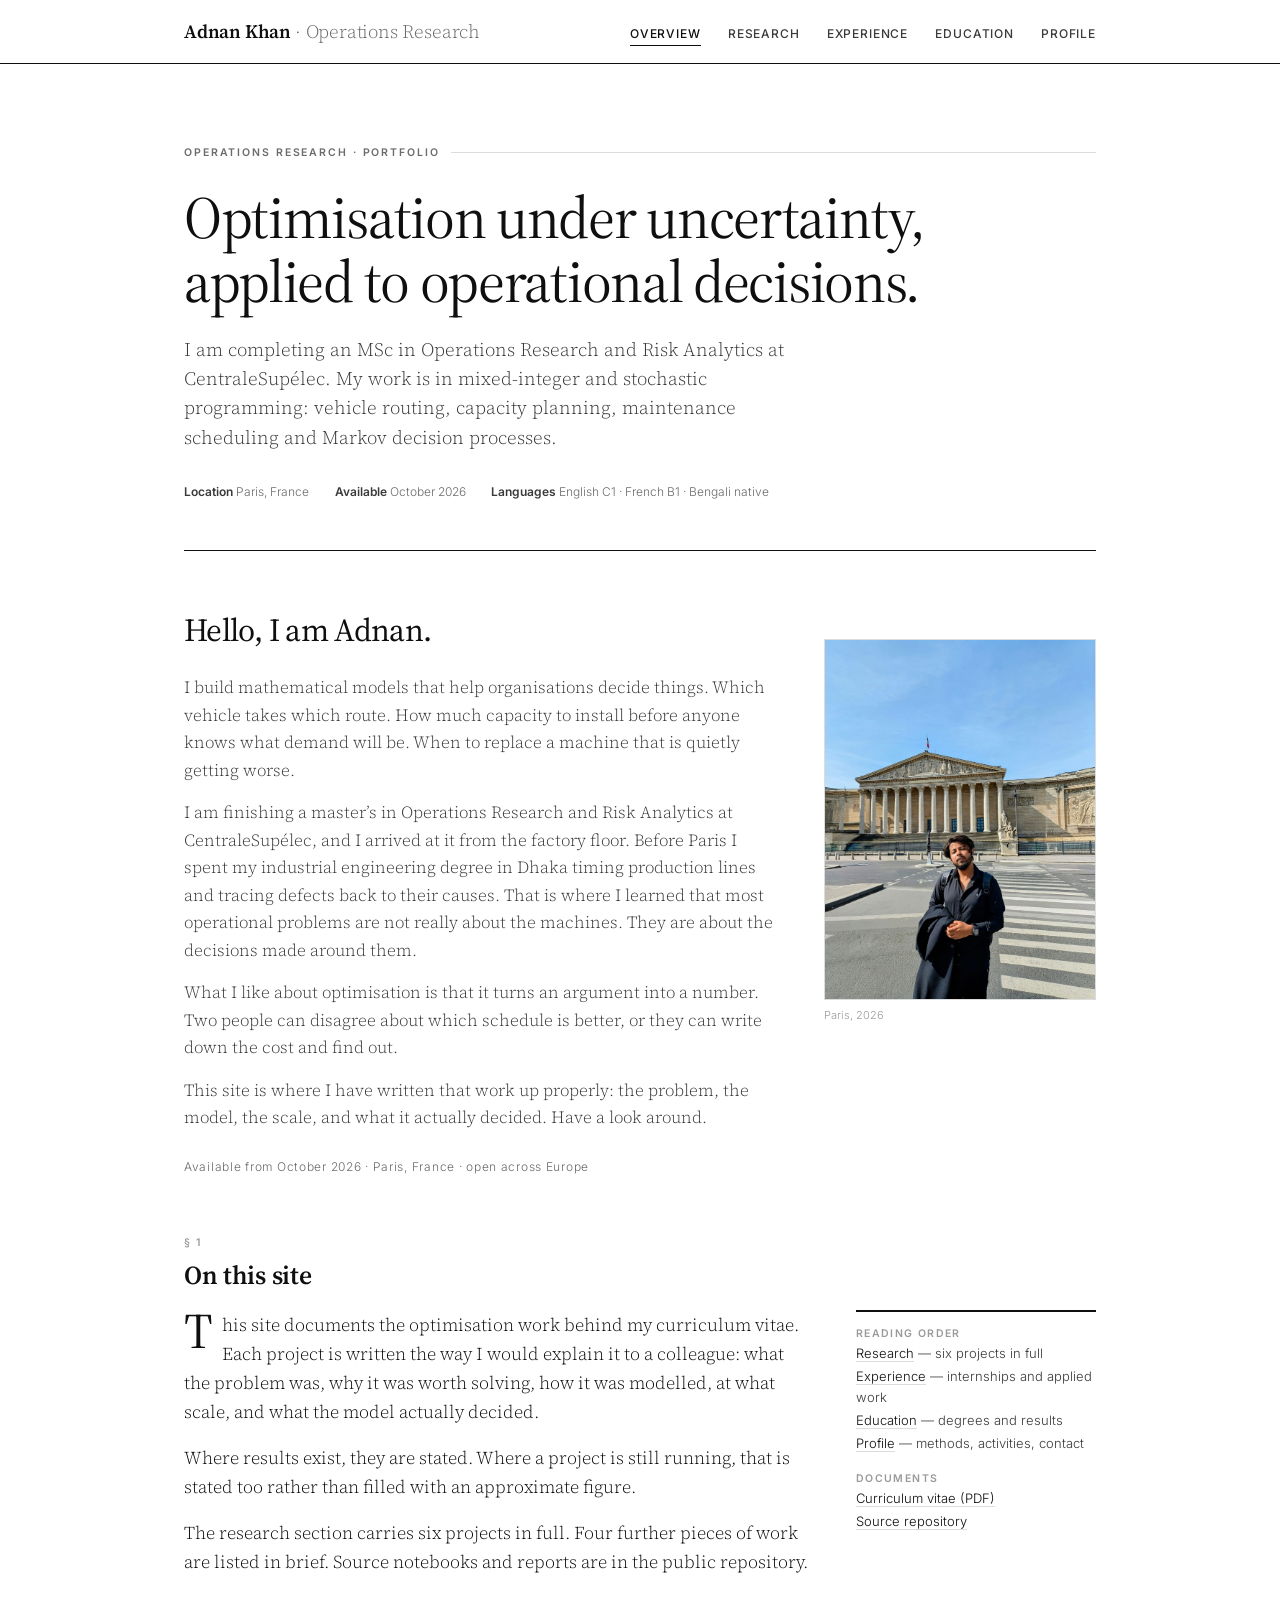
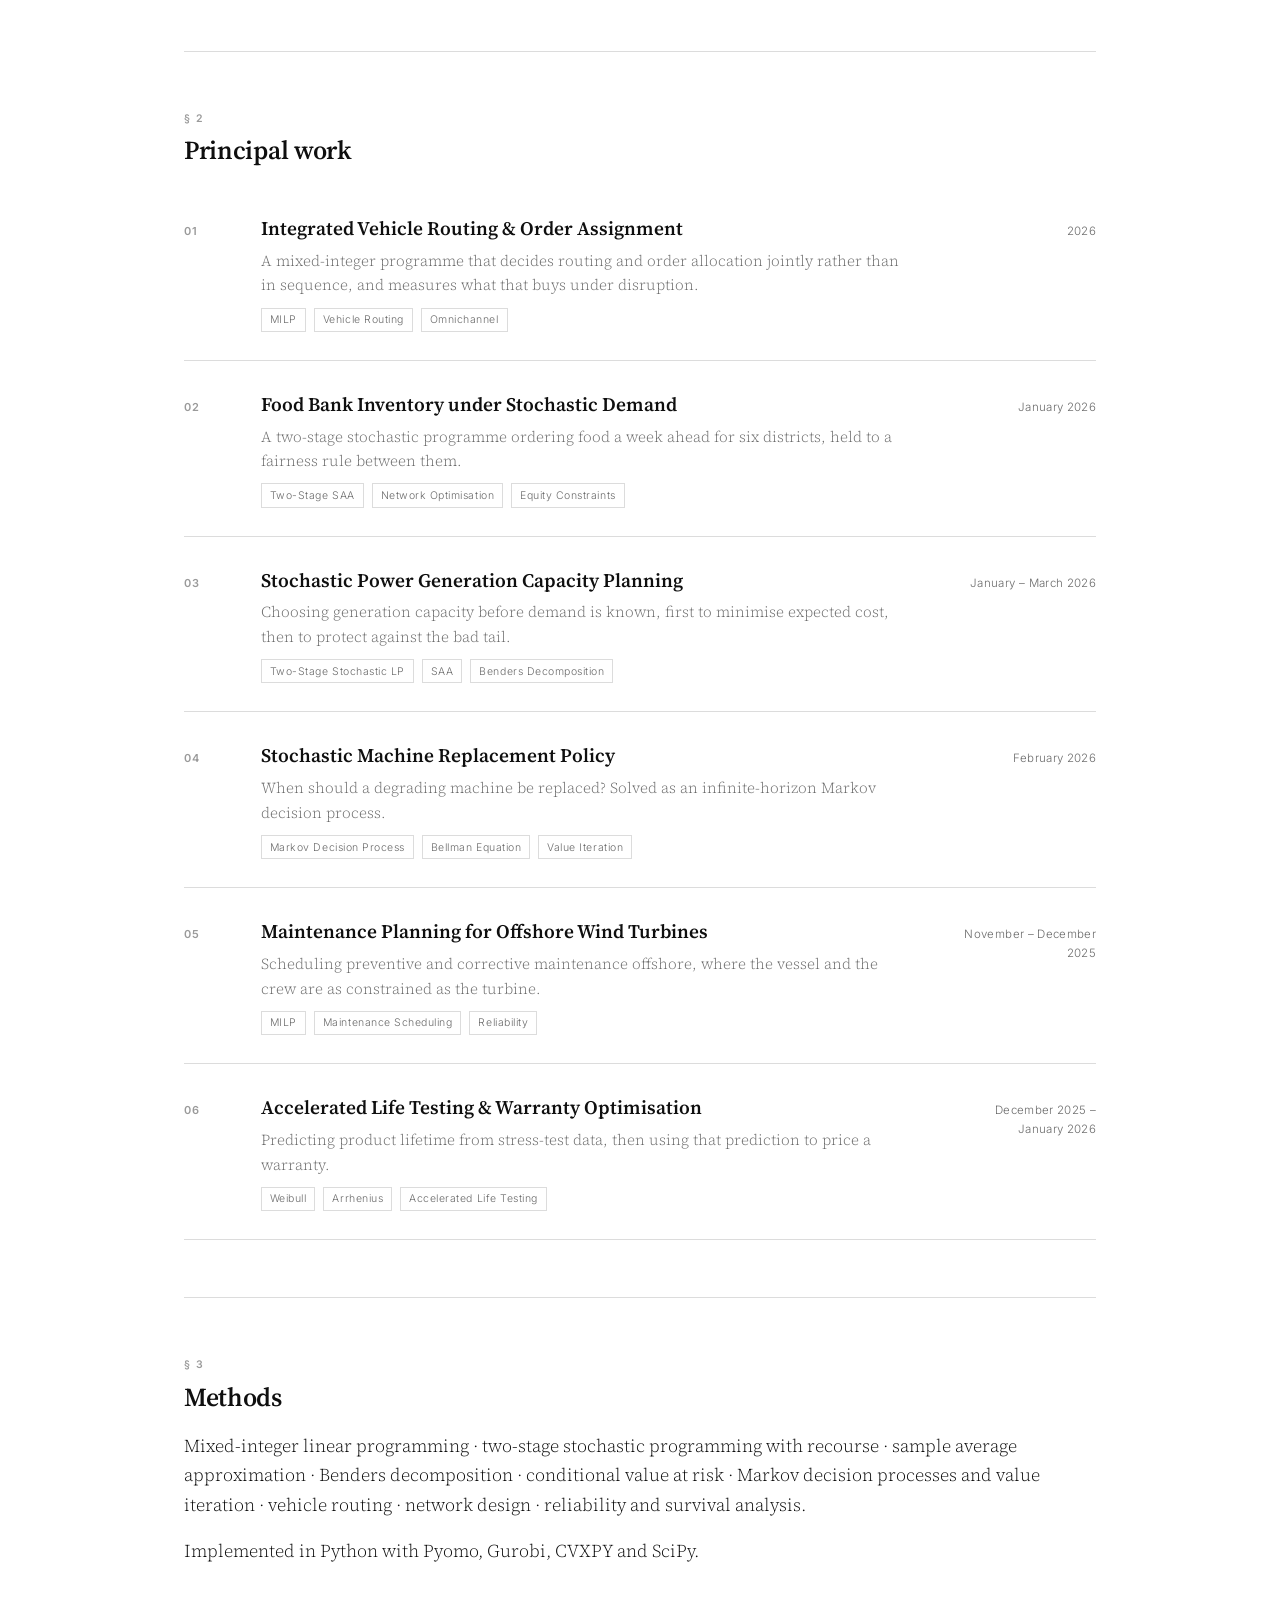
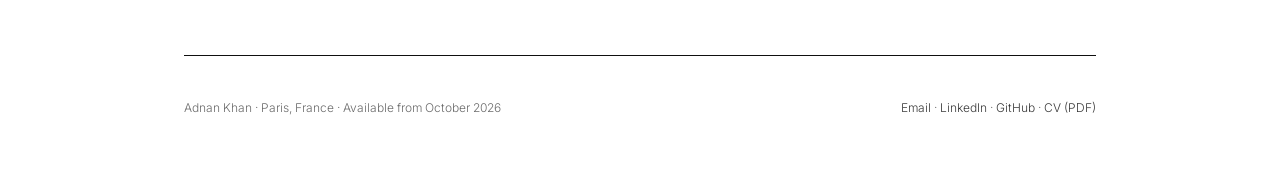
==== commit 83a235d1: "Add files via upload" ====
--- a/index.html
+++ b/index.html
@@ -10,10 +10,16 @@
 <button class="menu-btn" id="mb">Menu</button>
 <nav id="nv"><a href="index.html" aria-current="page">Overview</a><a href="research.html">Research</a><a href="experience.html">Experience</a><a href="education.html">Education</a><a href="about.html">Profile</a></nav>
 </div></header>
-<div class="container"><div class="page-head"><div class="folio">Operations Research · Portfolio</div><h1>Optimisation under uncertainty, applied to operational decisions.</h1><p class="standfirst">I am completing an MSc in Operations Research and Risk Analytics at CentraleSupélec. My work is in mixed-integer and stochastic programming: vehicle routing, capacity planning, maintenance scheduling and Markov decision processes.</p><div class="byline"><span><b>Location</b> Paris, France</span><span><b>Available</b> October 2026</span><span><b>Languages</b> English C1 · French B1 · Bengali native</span></div></div></div><div class="container"><div style="padding-top:2.6rem"><div class="hero-grid">
-<figure class="hero-photo" style="max-width:100%"><img class="photo" src="hero-parliament.jpg" alt="Adnan Khan, Paris"><figcaption><b>Plate I.</b> Assemblée Nationale, Paris.</figcaption></figure>
-<figure class="hero-photo"><img src="portrait.jpg" alt="Adnan Khan"><figcaption>Adnan Khan</figcaption></figure>
-</div></div><section class="sheet"><div class="sec-no">§ 1</div><h2>On this site</h2><div class="cols-side"><div>
+<div class="container"><div class="page-head"><div class="folio">Operations Research · Portfolio</div><h1>Optimisation under uncertainty, applied to operational decisions.</h1><p class="standfirst">I am completing an MSc in Operations Research and Risk Analytics at CentraleSupélec. My work is in mixed-integer and stochastic programming: vehicle routing, capacity planning, maintenance scheduling and Markov decision processes.</p><div class="byline"><span><b>Location</b> Paris, France</span><span><b>Available</b> October 2026</span><span><b>Languages</b> English C1 · French B1 · Bengali native</span></div></div></div><div class="container"><section class="welcome"><div class="welcome-grid"><div>
+<div class="hello">Hello, I am Adnan.</div>
+<p>I build mathematical models that help organisations decide things. Which vehicle takes which route. How much capacity to install before anyone knows what demand will be. When to replace a machine that is quietly getting worse.</p>
+<p>I am finishing a master&rsquo;s in Operations Research and Risk Analytics at CentraleSupélec, and I arrived at it from the factory floor. Before Paris I spent my industrial engineering degree in Dhaka timing production lines and tracing defects back to their causes. That is where I learned that most operational problems are not really about the machines. They are about the decisions made around them.</p>
+<p>What I like about optimisation is that it turns an argument into a number. Two people can disagree about which schedule is better, or they can write down the cost and find out.</p>
+<p>This site is where I have written that work up properly: the problem, the model, the scale, and what it actually decided. Have a look around.</p>
+<div class="sig">Available from October 2026 &middot; Paris, France &middot; open across Europe</div>
+</div>
+<figure class="standing"><img src="hero-parliament.jpg" alt="Adnan Khan, Paris"><figcaption>Paris, 2026</figcaption></figure>
+</div></section><section class="sheet"><div class="sec-no">§ 1</div><h2>On this site</h2><div class="cols-side"><div>
 <p class="lead">This site documents the optimisation work behind my curriculum vitae. Each project is written the way I would explain it to a colleague: what the problem was, why it was worth solving, how it was modelled, at what scale, and what the model actually decided.</p>
 <p>Where results exist, they are stated. Where a project is still running, that is stated too rather than filled with an approximate figure.</p>
 <p>The research section carries six projects in full. Four further pieces of work are listed in brief. Source notebooks and reports are in the public repository.</p></div>
--- a/style.css
+++ b/style.css
@@ -6,7 +6,7 @@
   --rule:#DCDCDC; --rule-2:#EFEFEF; --wash:#F7F7F5;
   --serif:'Source Serif 4',Georgia,'Times New Roman',serif;
   --sans:'Inter',system-ui,-apple-system,sans-serif;
-  --measure:34rem;
+  --measure:40rem;
 }
 *{box-sizing:border-box;margin:0;padding:0}
 html{-webkit-text-size-adjust:100%}
@@ -17,12 +17,12 @@
 a:hover{border-bottom-color:var(--ink)}
 
 .label{font-family:var(--sans);font-size:10.5px;font-weight:600;letter-spacing:.16em;text-transform:uppercase;color:var(--ink-3)}
-.container{max-width:76rem;margin:0 auto;padding:0 2.5rem}
+.container{max-width:62rem;margin:0 auto;padding:0 2.5rem}
 .narrow{max-width:var(--measure)}
 
 /* ---------- masthead ---------- */
 .masthead{border-bottom:1px solid var(--ink);position:sticky;top:0;background:var(--paper);z-index:60}
-.masthead-in{max-width:76rem;margin:0 auto;padding:1rem 2.5rem;display:flex;align-items:baseline;justify-content:space-between;gap:2rem}
+.masthead-in{max-width:62rem;margin:0 auto;padding:1rem 2.5rem;display:flex;align-items:baseline;justify-content:space-between;gap:2rem}
 .wordmark{font-family:var(--serif);font-size:1.18rem;font-weight:600;letter-spacing:-.01em;border:0}
 .wordmark span{font-weight:300;color:var(--ink-3)}
 .masthead nav{display:flex;gap:1.7rem;flex-wrap:wrap}
@@ -38,7 +38,7 @@
   color:var(--ink-3);margin-bottom:1.6rem;display:flex;gap:.7rem;align-items:center}
 .folio::after{content:'';flex:1;height:1px;background:var(--rule)}
 h1{font-family:var(--serif);font-weight:400;font-size:clamp(2.3rem,5.2vw,3.7rem);line-height:1.08;letter-spacing:-.022em;margin-bottom:1.3rem}
-.standfirst{font-size:1.18rem;color:var(--ink-2);max-width:44rem;font-weight:300;line-height:1.55}
+.standfirst{font-size:1.18rem;color:var(--ink-2);max-width:var(--measure);font-weight:300;line-height:1.55}
 .byline{font-family:var(--sans);font-size:12px;color:var(--ink-3);margin-top:1.9rem;display:flex;gap:1.6rem;flex-wrap:wrap}
 .byline b{font-weight:600;color:var(--ink-2)}
 
@@ -49,26 +49,26 @@
 h2{font-family:var(--serif);font-weight:600;font-size:1.62rem;letter-spacing:-.012em;margin-bottom:1.15rem;line-height:1.2}
 h3{font-family:var(--serif);font-weight:600;font-size:1.16rem;margin:2rem 0 .6rem}
 p{margin-bottom:1.05rem;max-width:var(--measure)}
-p.wide{max-width:52rem}
+p.wide{max-width:100%}
 .lead::first-letter{font-size:3.1rem;line-height:.82;float:left;padding:.1rem .55rem .1rem 0;font-weight:400}
 
 /* two column */
 .cols{display:grid;grid-template-columns:1fr 1fr;gap:3.2rem}
-.cols-side{display:grid;grid-template-columns:1fr 17rem;gap:3.4rem;align-items:start}
+.cols-side{display:grid;grid-template-columns:1fr 15rem;gap:2.8rem;align-items:start}
 .aside{font-family:var(--sans);font-size:13px;line-height:1.6;color:var(--ink-2);border-top:2px solid var(--ink);padding-top:.9rem}
 .aside dt{font-size:10.5px;font-weight:600;letter-spacing:.13em;text-transform:uppercase;color:var(--ink-4);margin-top:1.05rem}
 .aside dt:first-child{margin-top:0}
 .aside dd{margin-bottom:.15rem}
 
 /* figures */
-figure{margin:2.1rem 0;max-width:52rem}
+figure{margin:2.1rem 0;max-width:100%}
 figure img{border:1px solid var(--rule)}
 figcaption{font-family:var(--sans);font-size:12.5px;color:var(--ink-3);margin-top:.7rem;line-height:1.5;padding-left:0}
 figcaption b{color:var(--ink);font-weight:600}
 .fig-frame{border:1px solid var(--rule);padding:1.6rem;background:var(--paper)}
 
 /* data table */
-table{width:100%;border-collapse:collapse;margin:1.7rem 0;font-family:var(--sans);font-size:13.5px;max-width:52rem}
+table{width:100%;border-collapse:collapse;margin:1.7rem 0;font-family:var(--sans);font-size:13.5px;max-width:100%}
 th{text-align:left;font-weight:600;font-size:10.5px;letter-spacing:.13em;text-transform:uppercase;color:var(--ink-3);
   border-bottom:1.5px solid var(--ink);padding:.5rem .9rem .5rem 0}
 td{padding:.62rem .9rem .62rem 0;border-bottom:1px solid var(--rule-2);color:var(--ink-2);vertical-align:top}
@@ -77,7 +77,7 @@
 
 /* metrics */
 .metrics{display:grid;grid-template-columns:repeat(auto-fit,minmax(9.5rem,1fr));gap:0;border-top:2px solid var(--ink);
-  border-bottom:1px solid var(--rule);margin:2rem 0;max-width:52rem}
+  border-bottom:1px solid var(--rule);margin:2rem 0;max-width:100%}
 .metric{padding:1.15rem 1.3rem 1.15rem 0;border-right:1px solid var(--rule-2)}
 .metric:last-child{border-right:0}
 .metric .n{font-family:var(--serif);font-size:1.85rem;font-weight:400;line-height:1;letter-spacing:-.02em}
@@ -99,7 +99,7 @@
 .entry h3{margin:0 0 .3rem;font-size:1.2rem}
 .entry h3 a{border:0}
 .entry h3 a:hover{border-bottom:1px solid var(--ink)}
-.entry p{font-size:.95rem;color:var(--ink-3);margin:0;max-width:42rem}
+.entry p{font-size:.95rem;color:var(--ink-3);margin:0;max-width:var(--measure)}
 .entry .when{font-family:var(--sans);font-size:11.5px;color:var(--ink-3);text-align:right;letter-spacing:.03em}
 .keys{display:flex;gap:.5rem;flex-wrap:wrap;margin-top:.6rem}
 .key{font-family:var(--sans);font-size:10.5px;letter-spacing:.05em;color:var(--ink-3);border:1px solid var(--rule);padding:.16rem .5rem}
@@ -110,17 +110,17 @@
 .record .when{font-family:var(--sans);font-size:11.5px;color:var(--ink-3);letter-spacing:.03em;line-height:1.55;padding-top:.3rem}
 .record h3{margin:0 0 .18rem;font-size:1.2rem}
 .record .org{font-family:var(--sans);font-size:12.5px;color:var(--ink-2);margin-bottom:.75rem;font-weight:500}
-.record p{max-width:46rem;font-size:1rem;color:var(--ink-2)}
+.record p{max-width:var(--measure);font-size:1rem;color:var(--ink-2)}
 
 /* diagram */
-.diagram{border:1px solid var(--rule);padding:2rem 1.4rem;margin:2.1rem 0;max-width:52rem;overflow-x:auto}
+.diagram{border:1px solid var(--rule);padding:2rem 1.4rem;margin:2.1rem 0;max-width:100%;overflow-x:auto}
 .diagram svg{width:100%;height:auto;min-width:520px;display:block}
 
 /* pull quote / note */
-.note{border-left:2px solid var(--ink);padding:.15rem 0 .15rem 1.3rem;margin:1.9rem 0;max-width:44rem;
+.note{border-left:2px solid var(--ink);padding:.15rem 0 .15rem 1.3rem;margin:1.9rem 0;max-width:var(--measure);
   font-size:.98rem;color:var(--ink-2);font-style:italic}
 .footnote{font-family:var(--sans);font-size:12.5px;color:var(--ink-3);border-top:1px solid var(--rule);
-  padding-top:1rem;margin-top:2.6rem;max-width:52rem;line-height:1.6}
+  padding-top:1rem;margin-top:2.6rem;max-width:100%;line-height:1.6}
 
 /* prev/next */
 .pager{display:flex;justify-content:space-between;gap:2rem;padding:2.6rem 0;border-top:1px solid var(--ink);margin-top:1rem}
@@ -135,7 +135,7 @@
 
 /* placeholder for user assets */
 .slot{border:1px dashed var(--ink-4);background:var(--wash);padding:2.2rem 1.4rem;text-align:center;
-  font-family:var(--sans);font-size:12px;color:var(--ink-3);letter-spacing:.04em;margin:1.6rem 0;max-width:52rem}
+  font-family:var(--sans);font-size:12px;color:var(--ink-3);letter-spacing:.04em;margin:1.6rem 0;max-width:100%}
 
 @media(max-width:860px){
   body{font-size:17px}
@@ -153,23 +153,20 @@
 @media print{.masthead,.pager,.menu-btn{display:none}body{font-size:11pt}}
 
 /* ---------- photography ---------- */
-.photo,.pgrid-2 img,.pgrid-3 img,.hero-photo img{
-  filter:grayscale(1) contrast(1.04);transition:filter .5s ease}
-.photo:hover,.pgrid-2 figure:hover img,.pgrid-3 figure:hover img,.hero-photo:hover img{filter:grayscale(0) contrast(1)}
-.hero-grid{display:grid;grid-template-columns:1fr 20rem;gap:3.4rem;align-items:end}
+.photo,.pgrid-2 img,.pgrid-3 img,.hero-photo img{filter:none}
+.hero-grid{display:grid;grid-template-columns:1fr 17rem;gap:3rem;align-items:start}
 .hero-photo{position:relative}
 .hero-photo img{width:100%;border:1px solid var(--rule)}
 .hero-photo figcaption{margin-top:.55rem}
-.plate{margin:2.2rem 0;max-width:52rem}
+.plate{margin:2.2rem 0;max-width:100%}
 .plate img{width:100%;border:1px solid var(--rule)}
-.pgrid-2{display:grid;grid-template-columns:1fr 1fr;gap:1.4rem;margin:2.2rem 0;max-width:52rem}
-.pgrid-3{display:grid;grid-template-columns:repeat(3,1fr);gap:1.1rem;margin:2.2rem 0;max-width:52rem}
+.pgrid-2{display:grid;grid-template-columns:1fr 1fr;gap:1.4rem;margin:2.2rem 0;max-width:100%}
+.pgrid-3{display:grid;grid-template-columns:repeat(3,1fr);gap:1.1rem;margin:2.2rem 0;max-width:100%}
 .pgrid-2 figure,.pgrid-3 figure{margin:0}
 .pgrid-2 img,.pgrid-3 img{width:100%;height:100%;object-fit:cover;aspect-ratio:4/3;border:1px solid var(--rule)}
 .pgrid-3 img{aspect-ratio:1/1}
 .ed-photo{float:right;width:13rem;margin:0 0 1.2rem 2rem}
-.ed-photo img{width:100%;border:1px solid var(--rule);filter:grayscale(1) contrast(1.04);transition:filter .5s}
-.ed-photo:hover img{filter:grayscale(0)}
+.ed-photo img{width:100%;border:1px solid var(--rule)}
 .ed-photo figcaption{font-family:var(--sans);font-size:11px;color:var(--ink-4);margin-top:.4rem;line-height:1.4}
 @media(max-width:860px){
   .hero-grid{grid-template-columns:1fr}
@@ -177,3 +174,15 @@
   .pgrid-3{grid-template-columns:1fr 1fr}
   .ed-photo{float:none;width:100%;max-width:20rem;margin:1.2rem 0}
 }
+
+/* ---------- welcome block ---------- */
+.welcome{padding:3.4rem 0 0}
+.welcome-grid{display:grid;grid-template-columns:1fr 17rem;gap:3rem;align-items:start}
+.hello{font-family:var(--serif);font-size:2rem;font-weight:400;letter-spacing:-.02em;margin-bottom:1.1rem}
+.welcome p{font-size:1.06rem;color:var(--ink-2);max-width:var(--measure);margin-bottom:.95rem}
+.welcome p:last-of-type{margin-bottom:0}
+.welcome .sig{font-family:var(--sans);font-size:12px;letter-spacing:.06em;color:var(--ink-3);margin-top:1.6rem}
+.standing{position:sticky;top:6rem}
+.standing img{width:100%;border:1px solid var(--rule)}
+.standing figcaption{font-family:var(--sans);font-size:11px;color:var(--ink-4);margin-top:.5rem;line-height:1.45}
+@media(max-width:860px){.welcome-grid{grid-template-columns:1fr}.standing{position:static;max-width:15rem}}
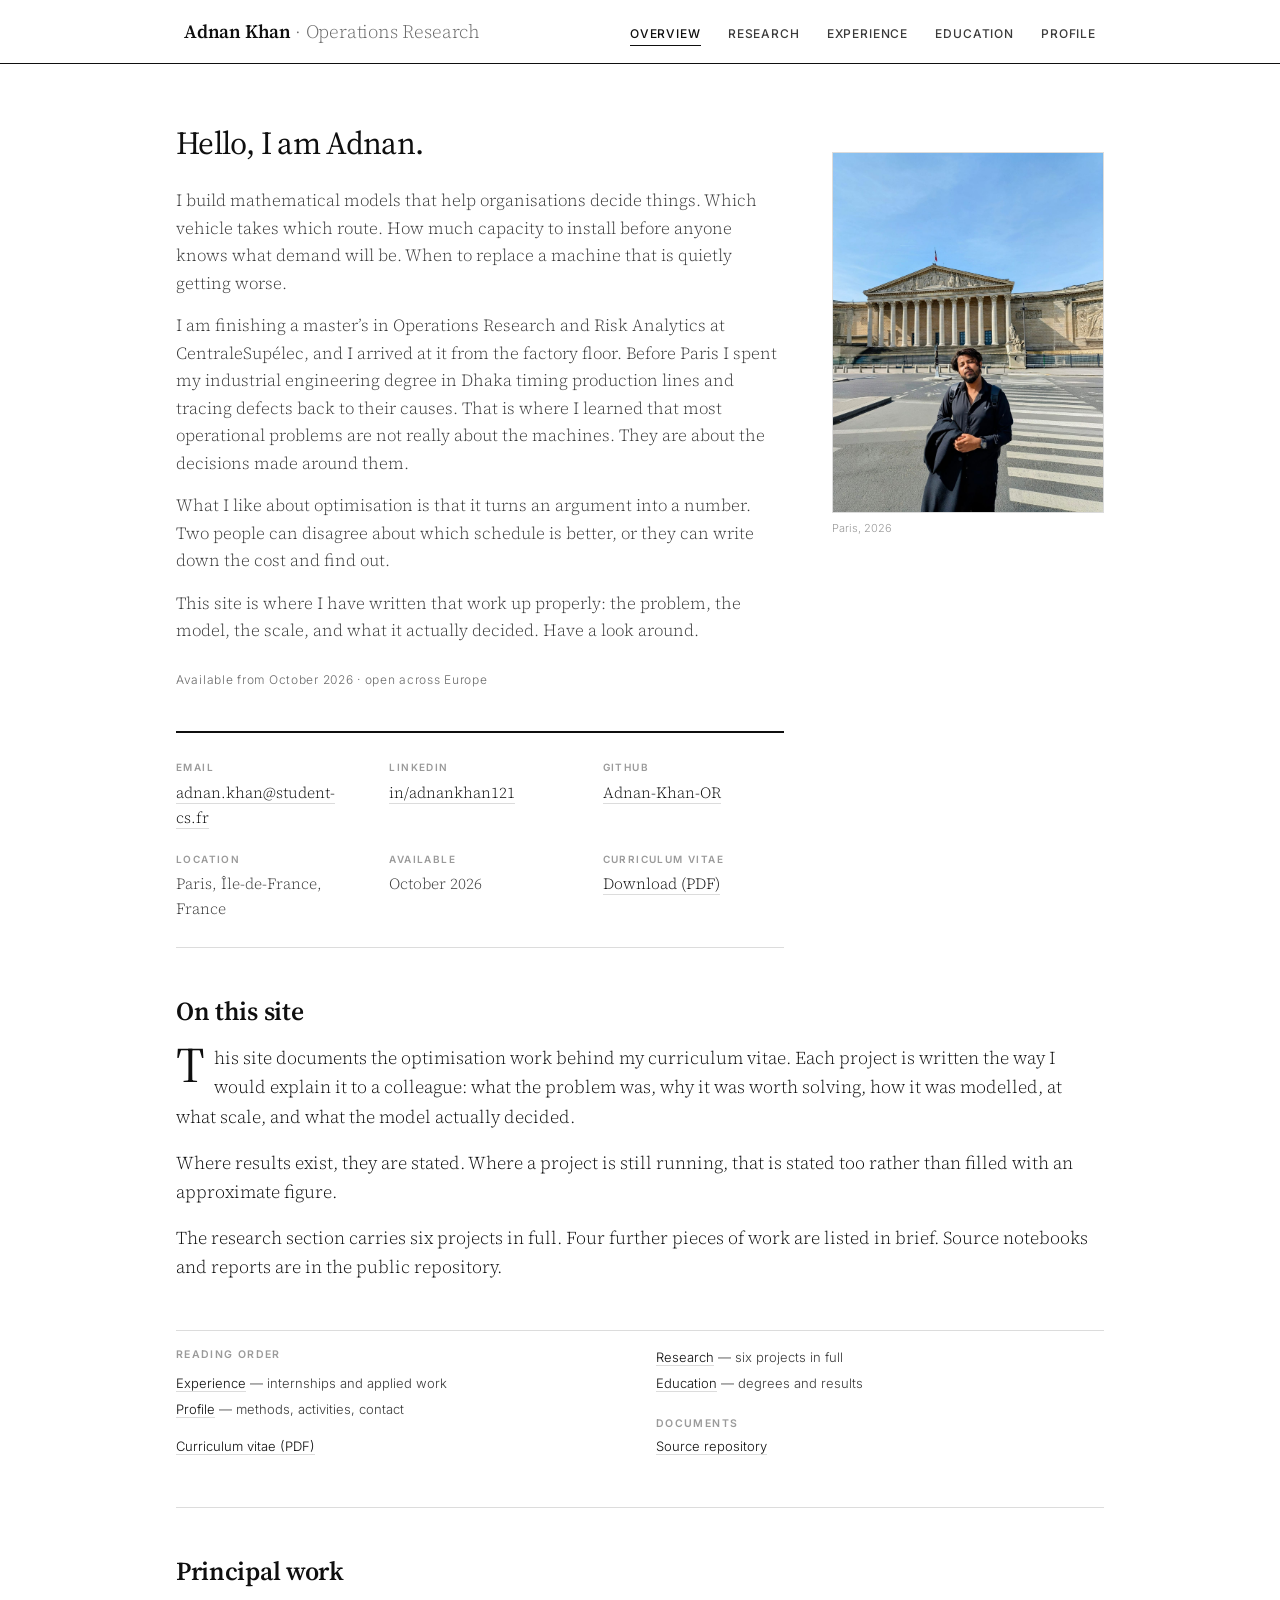
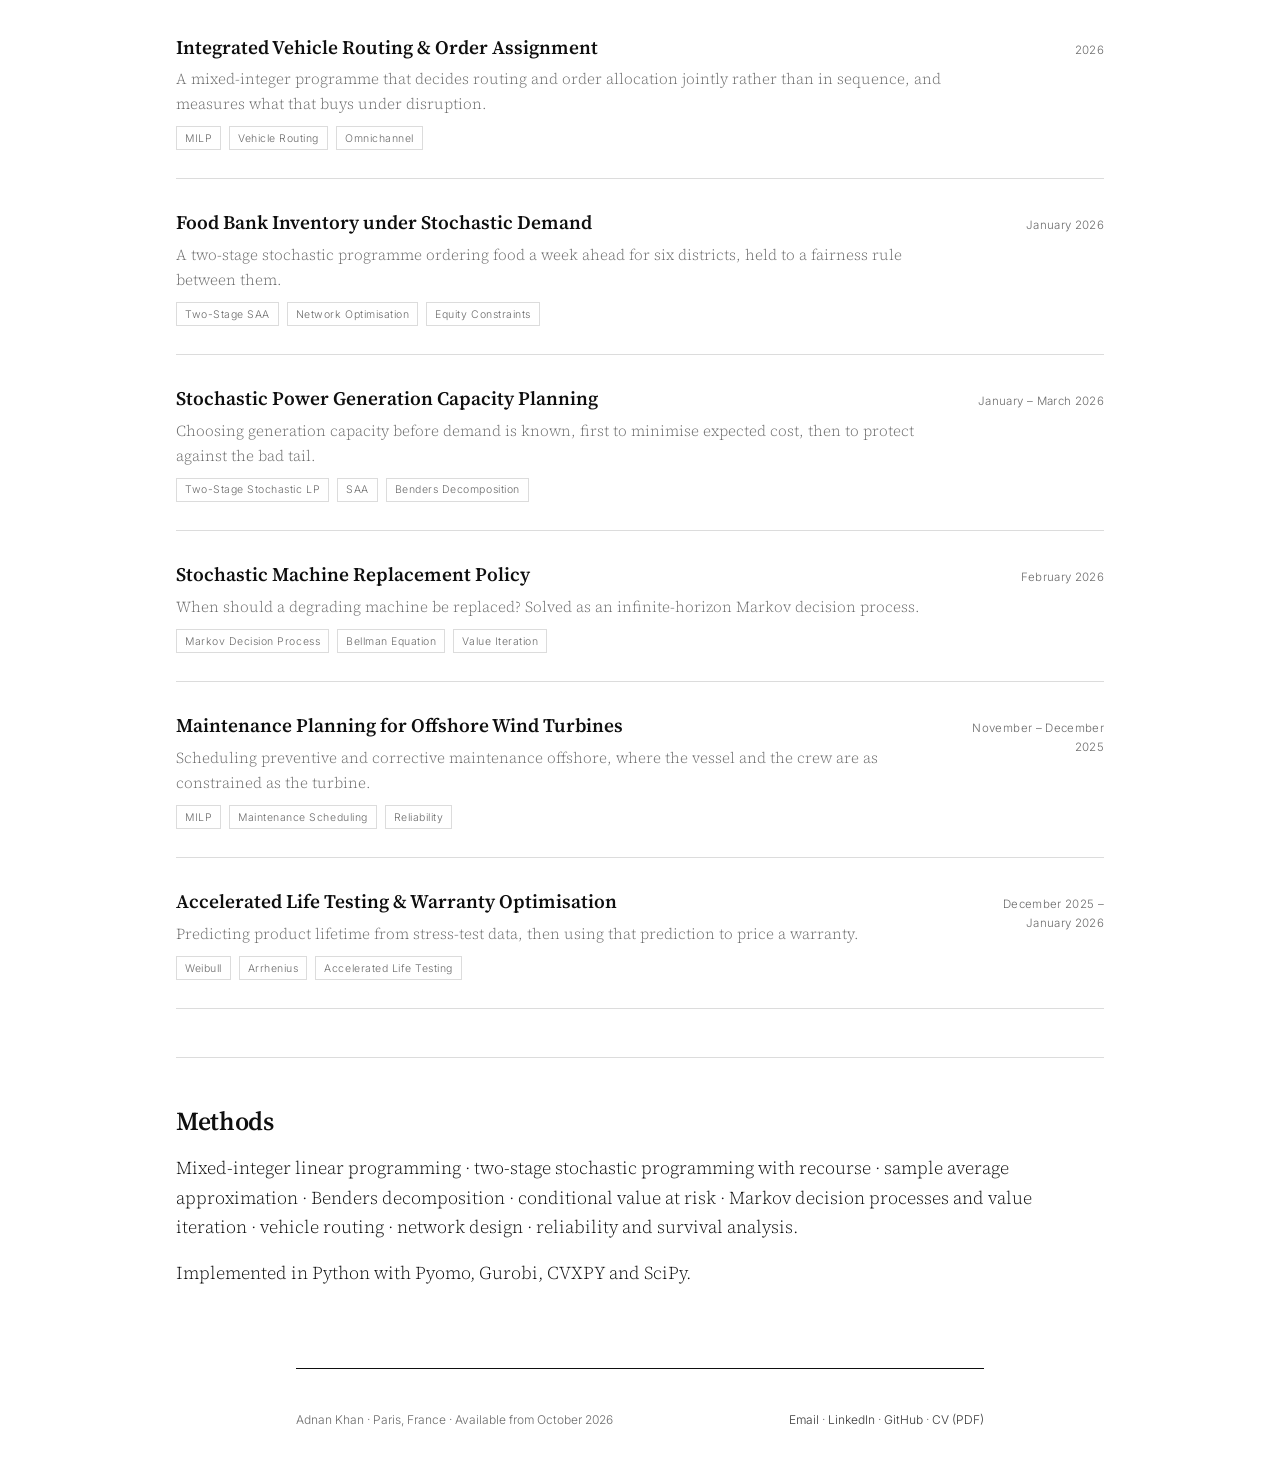
==== commit a2c085e0: "Add files via upload" ====
--- a/index.html
+++ b/index.html
@@ -10,13 +10,21 @@
 <button class="menu-btn" id="mb">Menu</button>
 <nav id="nv"><a href="index.html" aria-current="page">Overview</a><a href="research.html">Research</a><a href="experience.html">Experience</a><a href="education.html">Education</a><a href="about.html">Profile</a></nav>
 </div></header>
-<div class="container"><div class="page-head"><div class="folio">Operations Research · Portfolio</div><h1>Optimisation under uncertainty, applied to operational decisions.</h1><p class="standfirst">I am completing an MSc in Operations Research and Risk Analytics at CentraleSupélec. My work is in mixed-integer and stochastic programming: vehicle routing, capacity planning, maintenance scheduling and Markov decision processes.</p><div class="byline"><span><b>Location</b> Paris, France</span><span><b>Available</b> October 2026</span><span><b>Languages</b> English C1 · French B1 · Bengali native</span></div></div></div><div class="container"><section class="welcome"><div class="welcome-grid"><div>
+<div class="container wide"><section class="welcome"><div class="welcome-grid"><div>
 <div class="hello">Hello, I am Adnan.</div>
 <p>I build mathematical models that help organisations decide things. Which vehicle takes which route. How much capacity to install before anyone knows what demand will be. When to replace a machine that is quietly getting worse.</p>
 <p>I am finishing a master&rsquo;s in Operations Research and Risk Analytics at CentraleSupélec, and I arrived at it from the factory floor. Before Paris I spent my industrial engineering degree in Dhaka timing production lines and tracing defects back to their causes. That is where I learned that most operational problems are not really about the machines. They are about the decisions made around them.</p>
 <p>What I like about optimisation is that it turns an argument into a number. Two people can disagree about which schedule is better, or they can write down the cost and find out.</p>
 <p>This site is where I have written that work up properly: the problem, the model, the scale, and what it actually decided. Have a look around.</p>
-<div class="sig">Available from October 2026 &middot; Paris, France &middot; open across Europe</div>
+<div class="sig">Available from October 2026 &middot; open across Europe</div>
+<dl class="contact-card">
+<div><dt>Email</dt><dd><a href="mailto:adnan.khan@student-cs.fr">adnan.khan@student-cs.fr</a></dd></div>
+<div><dt>LinkedIn</dt><dd><a href="https://linkedin.com/in/adnankhan121">in/adnankhan121</a></dd></div>
+<div><dt>GitHub</dt><dd><a href="https://github.com/Adnan-Khan-OR">Adnan-Khan-OR</a></dd></div>
+<div><dt>Location</dt><dd>Paris, Île-de-France, France</dd></div>
+<div><dt>Available</dt><dd>October 2026</dd></div>
+<div><dt>Curriculum vitae</dt><dd><a href="Adnan-Khan-CV.pdf">Download (PDF)</a></dd></div>
+</dl>
 </div>
 <figure class="standing"><img src="hero-parliament.jpg" alt="Adnan Khan, Paris"><figcaption>Paris, 2026</figcaption></figure>
 </div></section><section class="sheet"><div class="sec-no">§ 1</div><h2>On this site</h2><div class="cols-side"><div>
--- a/style.css
+++ b/style.css
@@ -6,7 +6,7 @@
   --rule:#DCDCDC; --rule-2:#EFEFEF; --wash:#F7F7F5;
   --serif:'Source Serif 4',Georgia,'Times New Roman',serif;
   --sans:'Inter',system-ui,-apple-system,sans-serif;
-  --measure:40rem;
+  --measure:100%;
 }
 *{box-sizing:border-box;margin:0;padding:0}
 html{-webkit-text-size-adjust:100%}
@@ -17,7 +17,8 @@
 a:hover{border-bottom-color:var(--ink)}
 
 .label{font-family:var(--sans);font-size:10.5px;font-weight:600;letter-spacing:.16em;text-transform:uppercase;color:var(--ink-3)}
-.container{max-width:62rem;margin:0 auto;padding:0 2.5rem}
+.container{max-width:47rem;margin:0 auto;padding:0 2rem}
+.container.wide{max-width:62rem}
 .narrow{max-width:var(--measure)}
 
 /* ---------- masthead ---------- */
@@ -186,3 +187,47 @@
 .standing img{width:100%;border:1px solid var(--rule)}
 .standing figcaption{font-family:var(--sans);font-size:11px;color:var(--ink-4);margin-top:.5rem;line-height:1.45}
 @media(max-width:860px){.welcome-grid{grid-template-columns:1fr}.standing{position:static;max-width:15rem}}
+
+/* ---------- alignment overhaul ---------- */
+p,ul.plain,ol.num,.standfirst,.welcome p,.note,.footnote,figure,table,.metrics,.diagram,
+.thesis ul,.thesis li,.entry p,.record p,.sec-head p,.aside{max-width:100%}
+.page-head{padding:4rem 0 2.4rem}
+h1{max-width:100%}
+.standfirst{font-size:1.14rem}
+.byline{display:flex;gap:1.4rem 2.2rem;flex-wrap:wrap;padding-top:1.4rem;border-top:1px solid var(--rule);margin-top:1.7rem}
+.sec-no{display:none}
+h2{margin-bottom:1rem}
+section.sheet{padding:3rem 0}
+.cols-side{grid-template-columns:1fr;gap:2rem}
+.aside{border-top:1px solid var(--rule);padding-top:1rem;display:grid;grid-template-columns:1fr 1fr;gap:.2rem 2rem}
+.entry{grid-template-columns:1fr 8.5rem;gap:1.4rem}
+.entry .idx{display:none}
+.record{grid-template-columns:9.5rem 1fr;gap:2rem}
+.pgrid-3{grid-template-columns:repeat(3,1fr)}
+.diagram{padding:1.5rem 1rem}
+.diagram svg{min-width:430px}
+.ed-photo{width:11rem;margin:0 0 1rem 1.6rem}
+
+/* quote block */
+.quote{border-top:2px solid var(--ink);border-bottom:1px solid var(--rule);padding:2rem 0;margin:0 0 1rem;
+  display:grid;grid-template-columns:7.5rem 1fr;gap:2rem;align-items:start}
+.quote img{width:100%;border:1px solid var(--rule)}
+.quote blockquote{font-family:var(--serif);font-size:1.24rem;font-weight:300;line-height:1.45;font-style:italic;color:var(--ink);margin-bottom:.9rem}
+.quote cite{font-family:var(--sans);font-size:11.5px;font-style:normal;letter-spacing:.09em;text-transform:uppercase;color:var(--ink-3)}
+
+/* contact card on front page */
+.contact-card{border-top:2px solid var(--ink);border-bottom:1px solid var(--rule);padding:1.6rem 0;margin:2.6rem 0 0;
+  display:grid;grid-template-columns:repeat(auto-fit,minmax(11rem,1fr));gap:1.3rem 2rem}
+.contact-card dt{font-family:var(--sans);font-size:10px;font-weight:600;letter-spacing:.14em;text-transform:uppercase;color:var(--ink-4);margin-bottom:.28rem}
+.contact-card dd{font-size:.97rem;color:var(--ink-2);word-break:break-word}
+.contact-card dd a{border-bottom-color:var(--rule)}
+
+@media(max-width:860px){
+  .quote{grid-template-columns:1fr}
+  .quote img{max-width:9rem}
+  .record{grid-template-columns:1fr;gap:.5rem}
+  .entry{grid-template-columns:1fr}
+  .entry .when{text-align:left}
+  .aside{grid-template-columns:1fr}
+  .pgrid-3{grid-template-columns:1fr 1fr}
+}
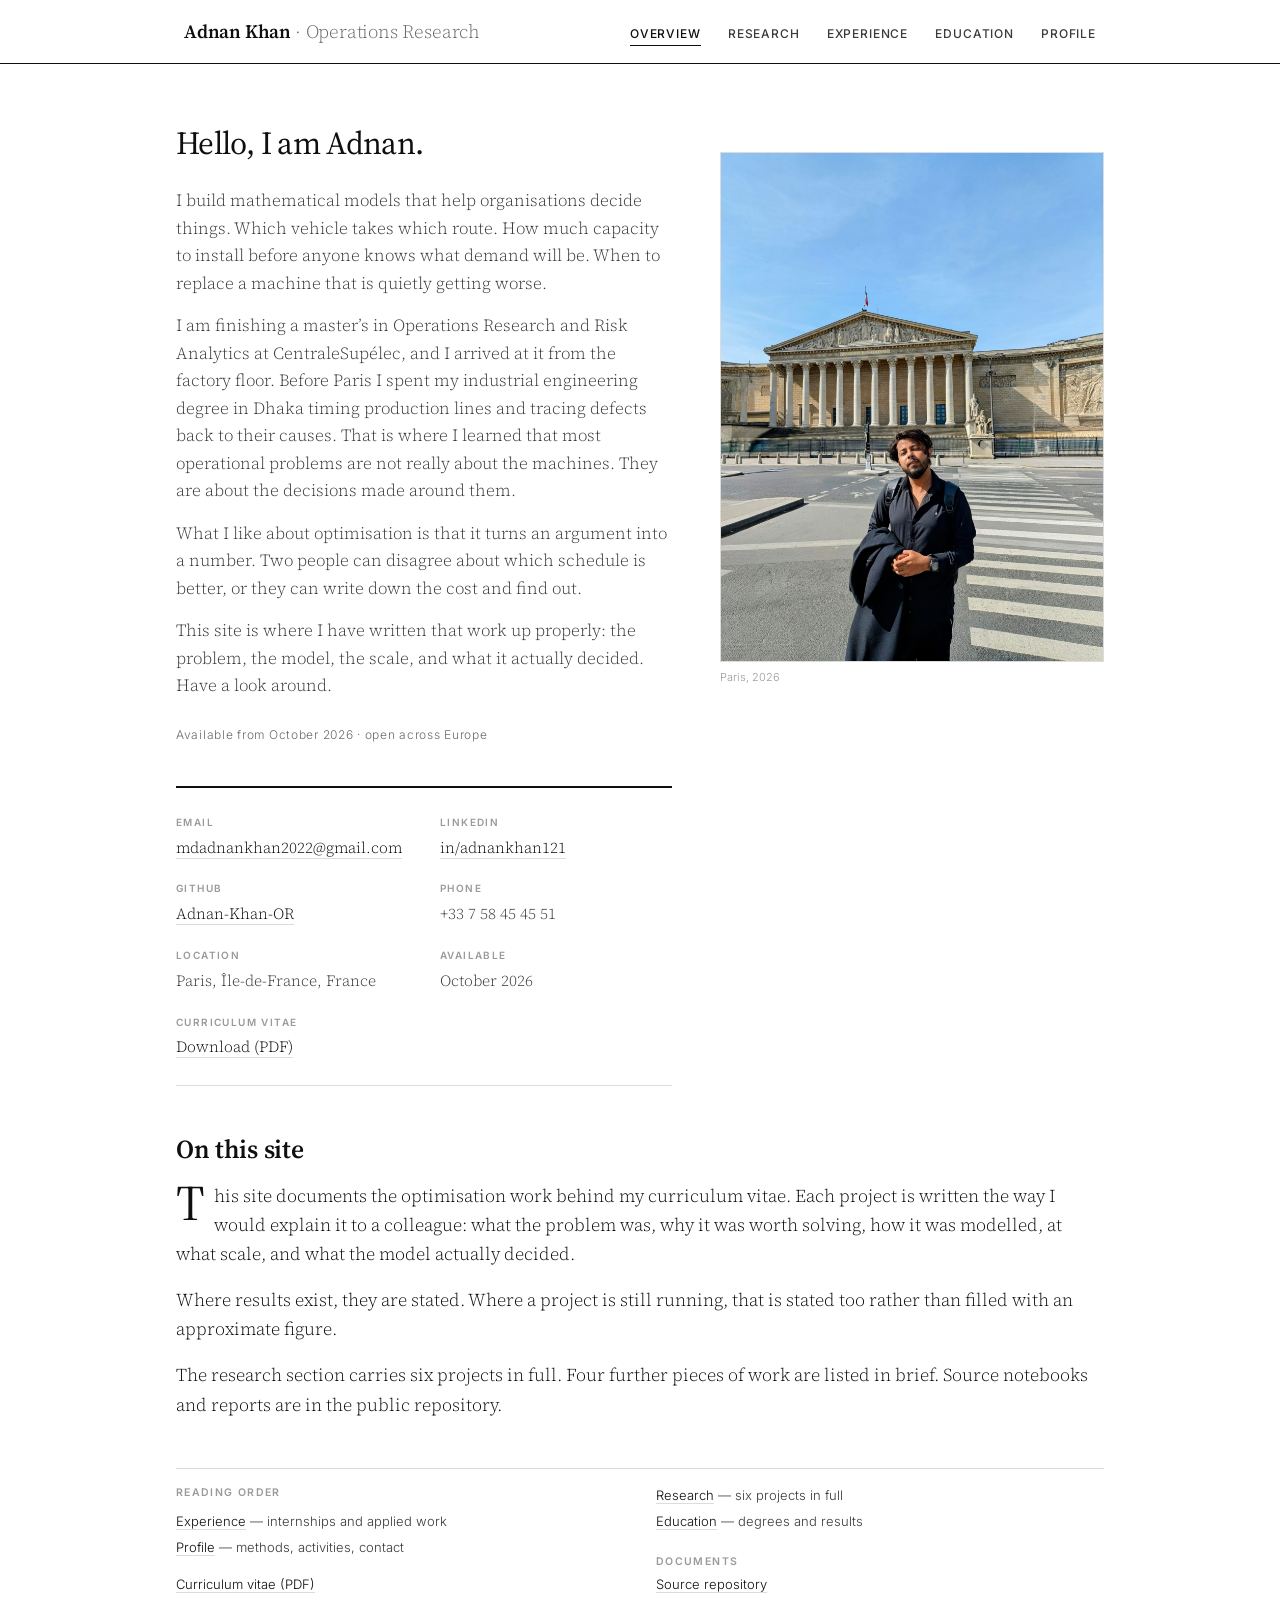
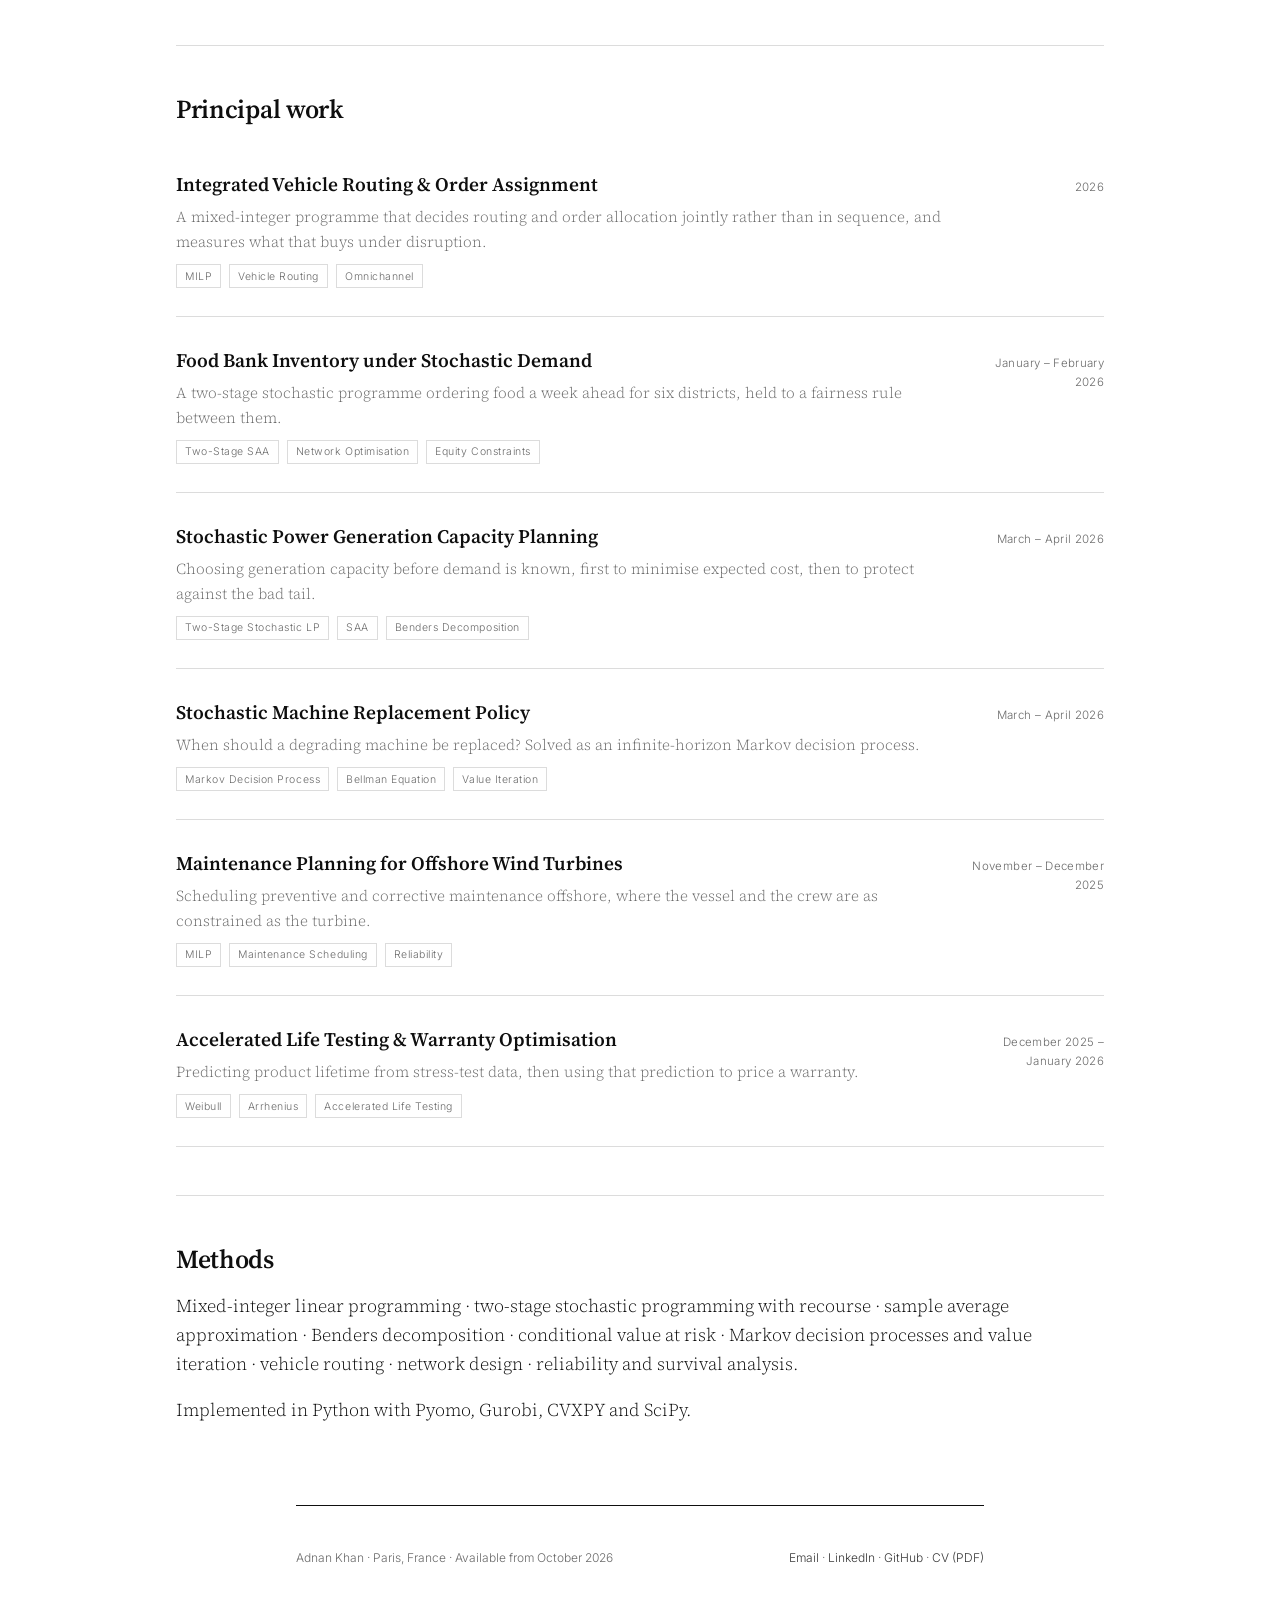
==== commit ee2170dd: "Add files via upload" ====
--- a/index.html
+++ b/index.html
@@ -18,9 +18,10 @@
 <p>This site is where I have written that work up properly: the problem, the model, the scale, and what it actually decided. Have a look around.</p>
 <div class="sig">Available from October 2026 &middot; open across Europe</div>
 <dl class="contact-card">
-<div><dt>Email</dt><dd><a href="mailto:adnan.khan@student-cs.fr">adnan.khan@student-cs.fr</a></dd></div>
+<div><dt>Email</dt><dd><a href="mailto:mdadnankhan2022@gmail.com">mdadnankhan2022@gmail.com</a></dd></div>
 <div><dt>LinkedIn</dt><dd><a href="https://linkedin.com/in/adnankhan121">in/adnankhan121</a></dd></div>
 <div><dt>GitHub</dt><dd><a href="https://github.com/Adnan-Khan-OR">Adnan-Khan-OR</a></dd></div>
+<div><dt>Phone</dt><dd>+33 7 58 45 45 51</dd></div>
 <div><dt>Location</dt><dd>Paris, Île-de-France, France</dd></div>
 <div><dt>Available</dt><dd>October 2026</dd></div>
 <div><dt>Curriculum vitae</dt><dd><a href="Adnan-Khan-CV.pdf">Download (PDF)</a></dd></div>
@@ -32,11 +33,11 @@
 <p>Where results exist, they are stated. Where a project is still running, that is stated too rather than filled with an approximate figure.</p>
 <p>The research section carries six projects in full. Four further pieces of work are listed in brief. Source notebooks and reports are in the public repository.</p></div>
 <dl class="aside"><dt>Reading order</dt><dd><a href="research.html">Research</a> — six projects in full</dd><dd><a href="experience.html">Experience</a> — internships and applied work</dd><dd><a href="education.html">Education</a> — degrees and results</dd><dd><a href="about.html">Profile</a> — methods, activities, contact</dd>
-<dt>Documents</dt><dd><a href="Adnan-Khan-CV.pdf">Curriculum vitae (PDF)</a></dd><dd><a href="https://github.com/Adnan-Khan-OR">Source repository</a></dd></dl></div></section><section class="sheet"><div class="sec-no">§ 2</div><h2>Principal work</h2><div class="entry"><div class="idx">01</div><div><h3><a href="thesis.html">Integrated Vehicle Routing &amp; Order Assignment</a></h3><p>A mixed-integer programme that decides routing and order allocation jointly rather than in sequence, and measures what that buys under disruption.</p><div class="keys"><span class="key">MILP</span><span class="key">Vehicle Routing</span><span class="key">Omnichannel</span></div></div><div class="when">2026</div></div><div class="entry"><div class="idx">02</div><div><h3><a href="foodbank.html">Food Bank Inventory under Stochastic Demand</a></h3><p>A two-stage stochastic programme ordering food a week ahead for six districts, held to a fairness rule between them.</p><div class="keys"><span class="key">Two-Stage SAA</span><span class="key">Network Optimisation</span><span class="key">Equity Constraints</span></div></div><div class="when">January 2026</div></div><div class="entry"><div class="idx">03</div><div><h3><a href="power.html">Stochastic Power Generation Capacity Planning</a></h3><p>Choosing generation capacity before demand is known, first to minimise expected cost, then to protect against the bad tail.</p><div class="keys"><span class="key">Two-Stage Stochastic LP</span><span class="key">SAA</span><span class="key">Benders Decomposition</span></div></div><div class="when">January – March 2026</div></div><div class="entry"><div class="idx">04</div><div><h3><a href="replacement.html">Stochastic Machine Replacement Policy</a></h3><p>When should a degrading machine be replaced? Solved as an infinite-horizon Markov decision process.</p><div class="keys"><span class="key">Markov Decision Process</span><span class="key">Bellman Equation</span><span class="key">Value Iteration</span></div></div><div class="when">February 2026</div></div><div class="entry"><div class="idx">05</div><div><h3><a href="turbine.html">Maintenance Planning for Offshore Wind Turbines</a></h3><p>Scheduling preventive and corrective maintenance offshore, where the vessel and the crew are as constrained as the turbine.</p><div class="keys"><span class="key">MILP</span><span class="key">Maintenance Scheduling</span><span class="key">Reliability</span></div></div><div class="when">November – December 2025</div></div><div class="entry"><div class="idx">06</div><div><h3><a href="alt.html">Accelerated Life Testing &amp; Warranty Optimisation</a></h3><p>Predicting product lifetime from stress-test data, then using that prediction to price a warranty.</p><div class="keys"><span class="key">Weibull</span><span class="key">Arrhenius</span><span class="key">Accelerated Life Testing</span></div></div><div class="when">December 2025 – January 2026</div></div></section><section class="sheet"><div class="sec-no">§ 3</div><h2>Methods</h2><p class="wide">Mixed-integer linear programming · two-stage stochastic programming with recourse · sample average approximation · Benders decomposition · conditional value at risk · Markov decision processes and value iteration · vehicle routing · network design · reliability and survival analysis.</p>
+<dt>Documents</dt><dd><a href="Adnan-Khan-CV.pdf">Curriculum vitae (PDF)</a></dd><dd><a href="https://github.com/Adnan-Khan-OR">Source repository</a></dd></dl></div></section><section class="sheet"><div class="sec-no">§ 2</div><h2>Principal work</h2><div class="entry"><div class="idx">01</div><div><h3><a href="thesis.html">Integrated Vehicle Routing &amp; Order Assignment</a></h3><p>A mixed-integer programme that decides routing and order allocation jointly rather than in sequence, and measures what that buys under disruption.</p><div class="keys"><span class="key">MILP</span><span class="key">Vehicle Routing</span><span class="key">Omnichannel</span></div></div><div class="when">2026</div></div><div class="entry"><div class="idx">02</div><div><h3><a href="foodbank.html">Food Bank Inventory under Stochastic Demand</a></h3><p>A two-stage stochastic programme ordering food a week ahead for six districts, held to a fairness rule between them.</p><div class="keys"><span class="key">Two-Stage SAA</span><span class="key">Network Optimisation</span><span class="key">Equity Constraints</span></div></div><div class="when">January – February 2026</div></div><div class="entry"><div class="idx">03</div><div><h3><a href="power.html">Stochastic Power Generation Capacity Planning</a></h3><p>Choosing generation capacity before demand is known, first to minimise expected cost, then to protect against the bad tail.</p><div class="keys"><span class="key">Two-Stage Stochastic LP</span><span class="key">SAA</span><span class="key">Benders Decomposition</span></div></div><div class="when">March – April 2026</div></div><div class="entry"><div class="idx">04</div><div><h3><a href="replacement.html">Stochastic Machine Replacement Policy</a></h3><p>When should a degrading machine be replaced? Solved as an infinite-horizon Markov decision process.</p><div class="keys"><span class="key">Markov Decision Process</span><span class="key">Bellman Equation</span><span class="key">Value Iteration</span></div></div><div class="when">March – April 2026</div></div><div class="entry"><div class="idx">05</div><div><h3><a href="turbine.html">Maintenance Planning for Offshore Wind Turbines</a></h3><p>Scheduling preventive and corrective maintenance offshore, where the vessel and the crew are as constrained as the turbine.</p><div class="keys"><span class="key">MILP</span><span class="key">Maintenance Scheduling</span><span class="key">Reliability</span></div></div><div class="when">November – December 2025</div></div><div class="entry"><div class="idx">06</div><div><h3><a href="alt.html">Accelerated Life Testing &amp; Warranty Optimisation</a></h3><p>Predicting product lifetime from stress-test data, then using that prediction to price a warranty.</p><div class="keys"><span class="key">Weibull</span><span class="key">Arrhenius</span><span class="key">Accelerated Life Testing</span></div></div><div class="when">December 2025 – January 2026</div></div></section><section class="sheet"><div class="sec-no">§ 3</div><h2>Methods</h2><p class="wide">Mixed-integer linear programming · two-stage stochastic programming with recourse · sample average approximation · Benders decomposition · conditional value at risk · Markov decision processes and value iteration · vehicle routing · network design · reliability and survival analysis.</p>
 <p class="wide">Implemented in Python with Pyomo, Gurobi, CVXPY and SciPy.</p></section></div>
 <div class="container"><div class="colophon">
 <span>Adnan Khan · Paris, France · Available from October 2026</span>
-<span><a href="mailto:adnan.khan@student-cs.fr">Email</a> · <a href="https://linkedin.com/in/adnankhan121">LinkedIn</a> · <a href="https://github.com/Adnan-Khan-OR">GitHub</a> · <a href="Adnan-Khan-CV.pdf">CV (PDF)</a></span>
+<span><a href="mailto:mdadnankhan2022@gmail.com">Email</a> · <a href="https://linkedin.com/in/adnankhan121">LinkedIn</a> · <a href="https://github.com/Adnan-Khan-OR">GitHub</a> · <a href="Adnan-Khan-CV.pdf">CV (PDF)</a></span>
 </div></div>
 <script>document.getElementById('mb').onclick=()=>document.getElementById('nv').classList.toggle('open');</script>
 </body></html>
--- a/style.css
+++ b/style.css
@@ -178,7 +178,7 @@
 
 /* ---------- welcome block ---------- */
 .welcome{padding:3.4rem 0 0}
-.welcome-grid{display:grid;grid-template-columns:1fr 17rem;gap:3rem;align-items:start}
+.welcome-grid{display:grid;grid-template-columns:1fr 24rem;gap:3rem;align-items:start}
 .hello{font-family:var(--serif);font-size:2rem;font-weight:400;letter-spacing:-.02em;margin-bottom:1.1rem}
 .welcome p{font-size:1.06rem;color:var(--ink-2);max-width:var(--measure);margin-bottom:.95rem}
 .welcome p:last-of-type{margin-bottom:0}
@@ -186,7 +186,7 @@
 .standing{position:sticky;top:6rem}
 .standing img{width:100%;border:1px solid var(--rule)}
 .standing figcaption{font-family:var(--sans);font-size:11px;color:var(--ink-4);margin-top:.5rem;line-height:1.45}
-@media(max-width:860px){.welcome-grid{grid-template-columns:1fr}.standing{position:static;max-width:15rem}}
+
 
 /* ---------- alignment overhaul ---------- */
 p,ul.plain,ol.num,.standfirst,.welcome p,.note,.footnote,figure,table,.metrics,.diagram,
@@ -231,3 +231,24 @@
   .aside{grid-template-columns:1fr}
   .pgrid-3{grid-template-columns:1fr 1fr}
 }
+
+/* ---------- mobile: full nav, full-width portrait ---------- */
+@media(max-width:860px){
+  .menu-btn{display:none !important}
+  .masthead-in{flex-wrap:wrap;padding-top:.85rem;padding-bottom:.55rem;gap:.35rem}
+  .masthead nav{display:flex !important;position:static;flex-direction:row;flex-wrap:wrap;
+    width:100%;gap:.55rem 1.15rem;padding:.5rem 0 .15rem;background:none;border:0;inset:auto}
+  .masthead nav a{font-size:10.5px;letter-spacing:.055em;padding-bottom:1px}
+  .wordmark{font-size:1.02rem}
+
+  .welcome{padding-top:2rem}
+  .welcome-grid{grid-template-columns:1fr;gap:1.6rem}
+  .standing{position:static;max-width:100%;order:-1;margin-bottom:.4rem}
+  .standing img{width:100%}
+  .standing figcaption{text-align:right}
+  .hello{font-size:1.8rem}
+}
+@media(max-width:520px){
+  .masthead nav a{font-size:10px;letter-spacing:.04em}
+  .masthead nav{gap:.5rem .85rem}
+}
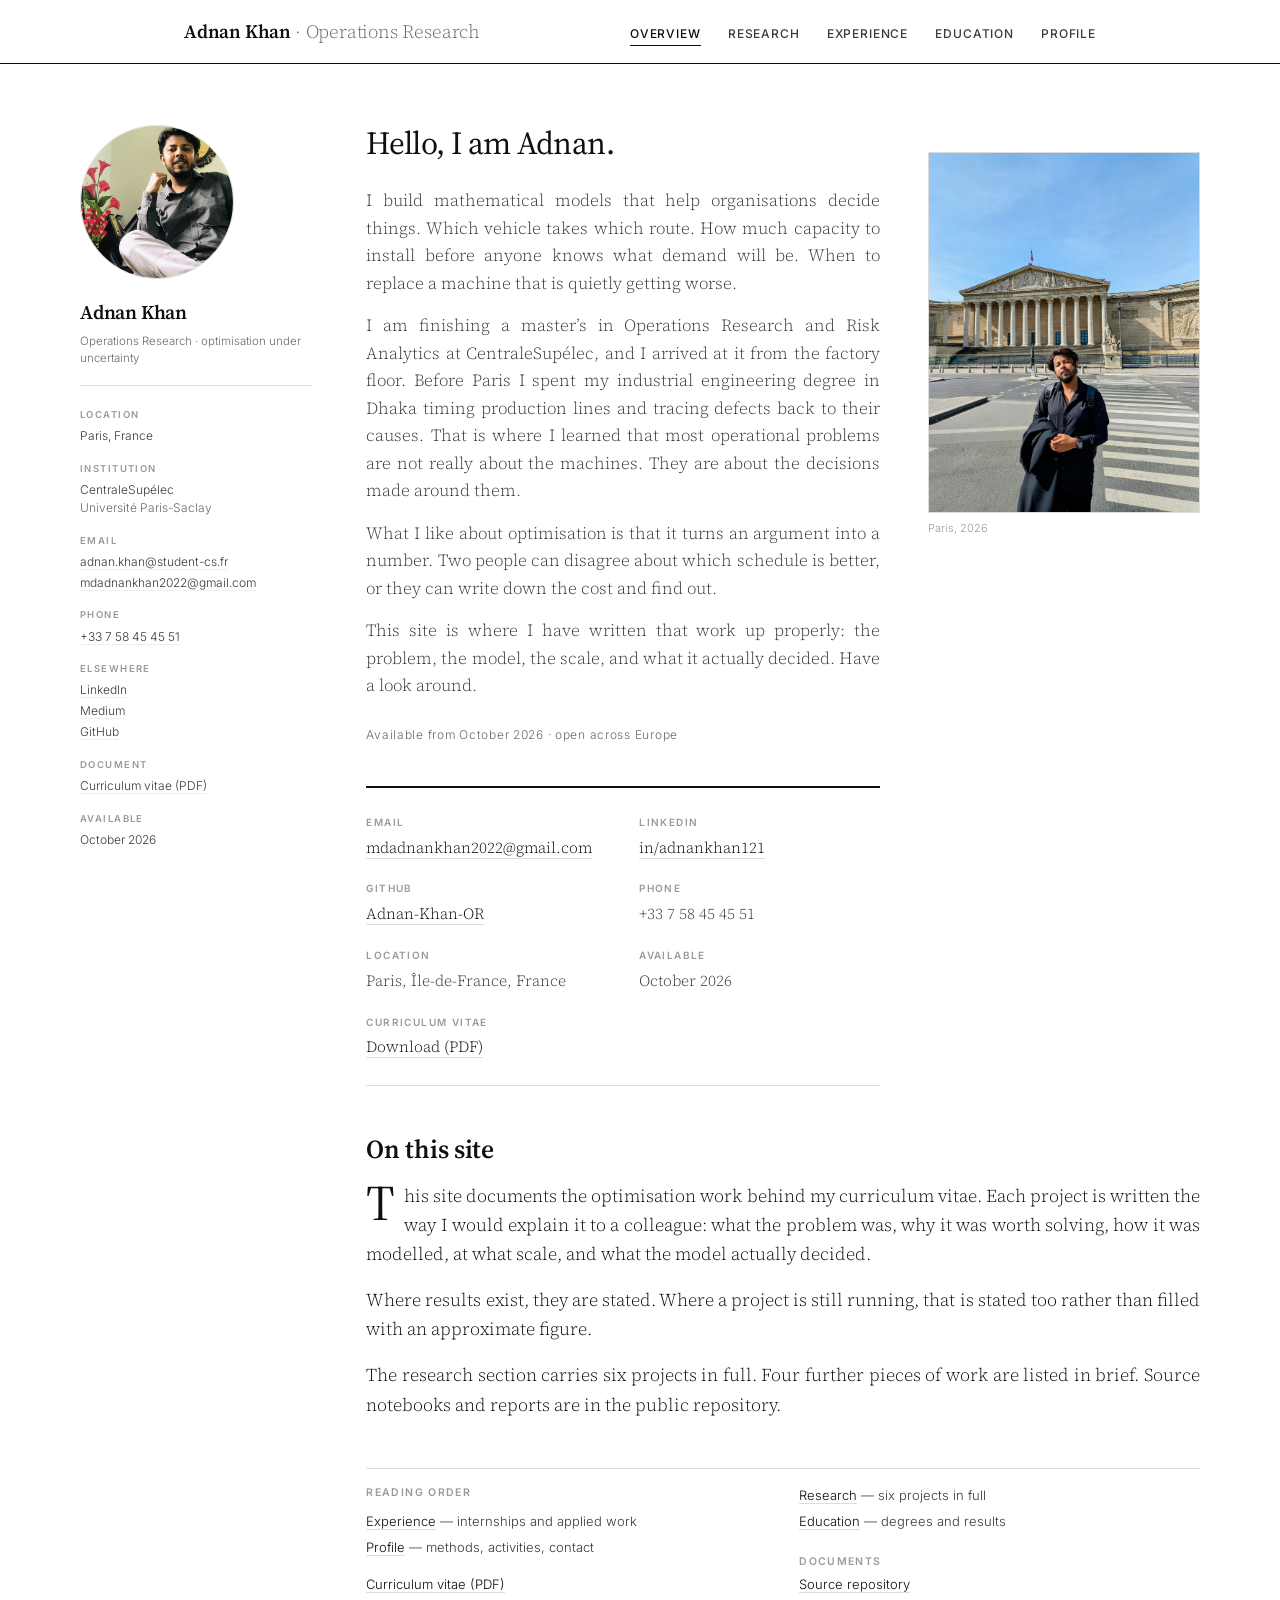
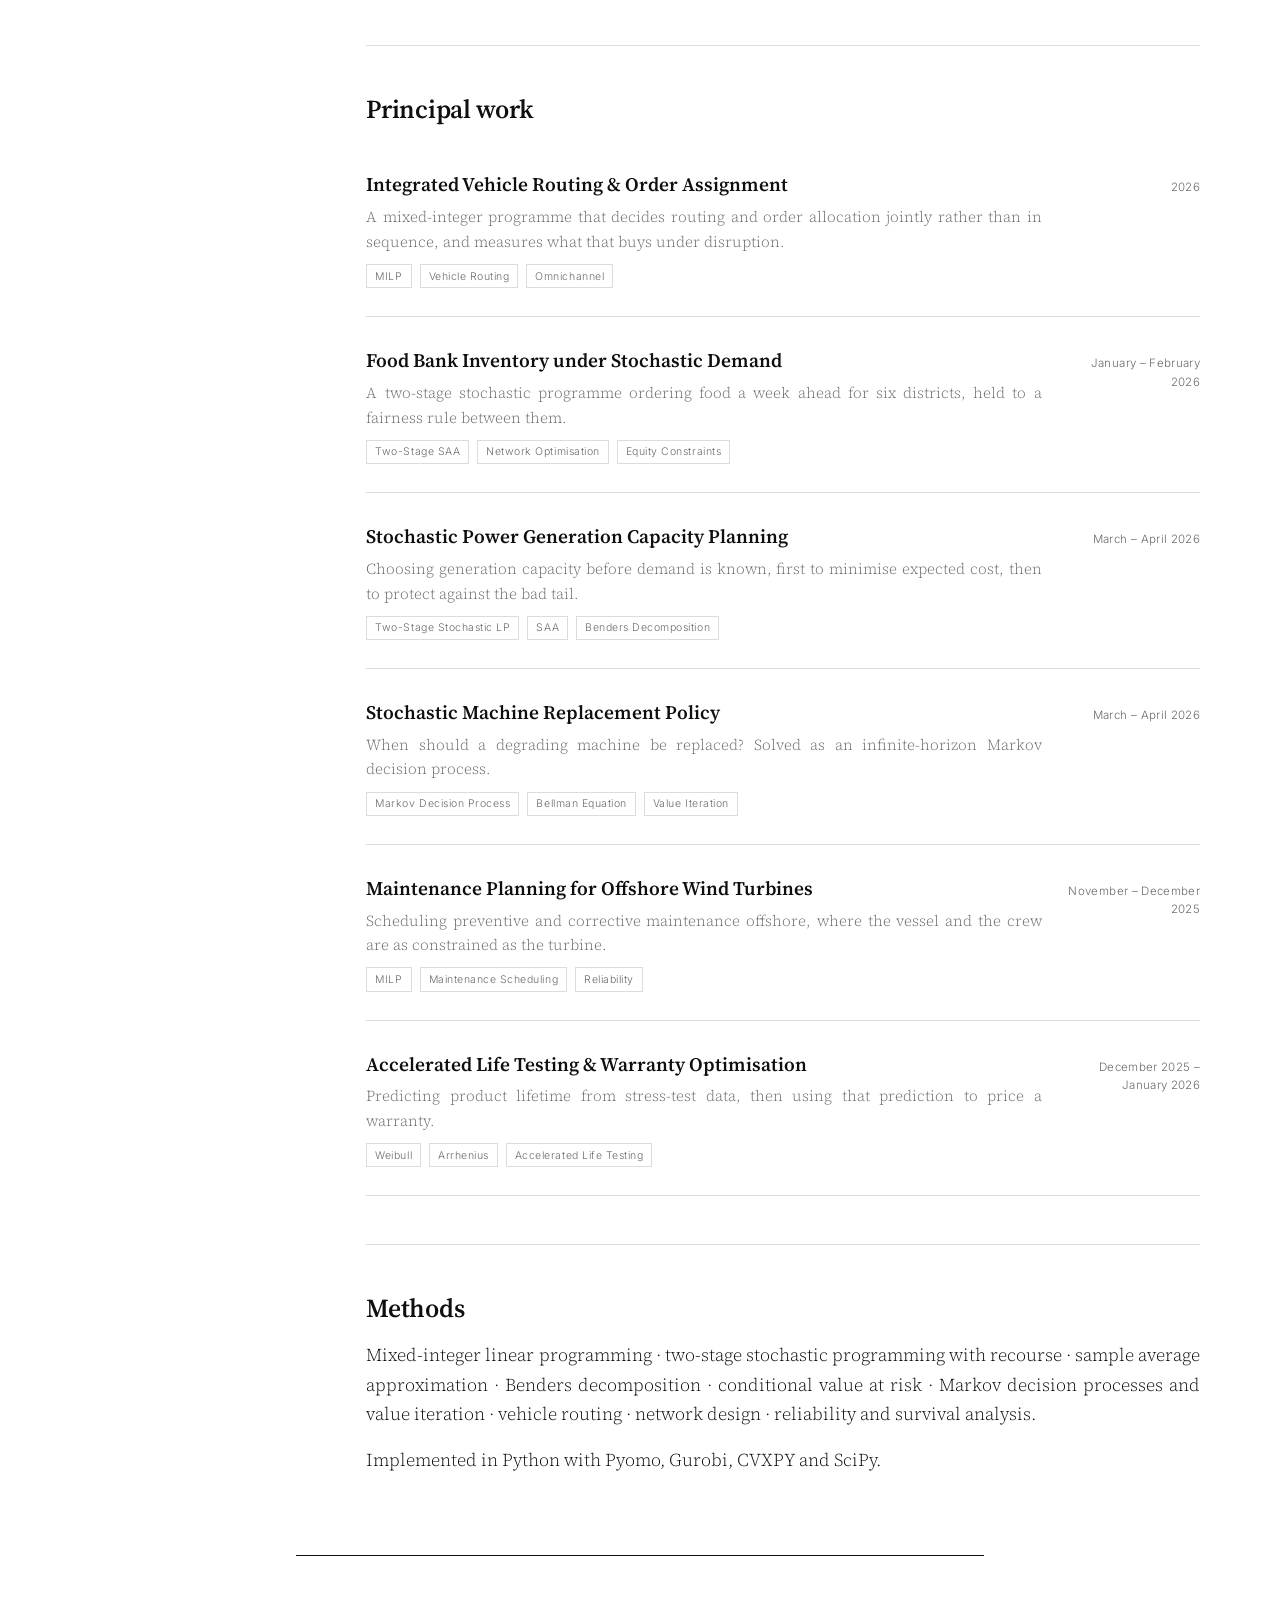
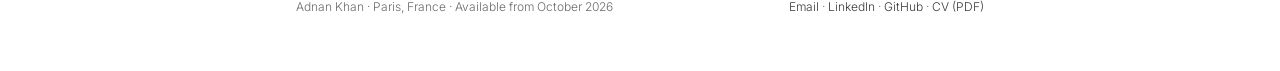
==== commit 0d26a1f7: "Add files via upload" ====
--- a/index.html
+++ b/index.html
@@ -10,7 +10,25 @@
 <button class="menu-btn" id="mb">Menu</button>
 <nav id="nv"><a href="index.html" aria-current="page">Overview</a><a href="research.html">Research</a><a href="experience.html">Experience</a><a href="education.html">Education</a><a href="about.html">Profile</a></nav>
 </div></header>
-<div class="container wide"><section class="welcome"><div class="welcome-grid"><div>
+<div class="layout"><aside class="rail">
+<img class="avatar" src="avatar.jpg" alt="Adnan Khan">
+<div class="rail-name">Adnan Khan</div>
+<div class="rail-role">Operations Research &middot; optimisation under uncertainty</div>
+<dl class="rail-list">
+<dt>Location</dt><dd>Paris, France</dd>
+<dt>Institution</dt><dd>CentraleSup&eacute;lec<br><span>Universit&eacute; Paris-Saclay</span></dd>
+<dt>Email</dt>
+<dd><a href="mailto:adnan.khan@student-cs.fr">adnan.khan@student-cs.fr</a></dd>
+<dd><a href="mailto:mdadnankhan2022@gmail.com">mdadnankhan2022@gmail.com</a></dd>
+<dt>Phone</dt><dd><a href="tel:+33758454551">+33 7 58 45 45 51</a></dd>
+<dt>Elsewhere</dt>
+<dd><a href="https://linkedin.com/in/adnankhan121">LinkedIn</a></dd>
+<dd><a href="https://medium.com/@mdadnankhan2022">Medium</a></dd>
+<dd><a href="https://github.com/Adnan-Khan-OR">GitHub</a></dd>
+<dt>Document</dt><dd><a href="Adnan-Khan-CV.pdf">Curriculum vitae (PDF)</a></dd>
+<dt>Available</dt><dd>October 2026</dd>
+</dl>
+</aside><div class="main"><div class="container wide"><section class="welcome"><div class="welcome-grid"><div>
 <div class="hello">Hello, I am Adnan.</div>
 <p>I build mathematical models that help organisations decide things. Which vehicle takes which route. How much capacity to install before anyone knows what demand will be. When to replace a machine that is quietly getting worse.</p>
 <p>I am finishing a master&rsquo;s in Operations Research and Risk Analytics at CentraleSupélec, and I arrived at it from the factory floor. Before Paris I spent my industrial engineering degree in Dhaka timing production lines and tracing defects back to their causes. That is where I learned that most operational problems are not really about the machines. They are about the decisions made around them.</p>
@@ -34,7 +52,7 @@
 <p>The research section carries six projects in full. Four further pieces of work are listed in brief. Source notebooks and reports are in the public repository.</p></div>
 <dl class="aside"><dt>Reading order</dt><dd><a href="research.html">Research</a> — six projects in full</dd><dd><a href="experience.html">Experience</a> — internships and applied work</dd><dd><a href="education.html">Education</a> — degrees and results</dd><dd><a href="about.html">Profile</a> — methods, activities, contact</dd>
 <dt>Documents</dt><dd><a href="Adnan-Khan-CV.pdf">Curriculum vitae (PDF)</a></dd><dd><a href="https://github.com/Adnan-Khan-OR">Source repository</a></dd></dl></div></section><section class="sheet"><div class="sec-no">§ 2</div><h2>Principal work</h2><div class="entry"><div class="idx">01</div><div><h3><a href="thesis.html">Integrated Vehicle Routing &amp; Order Assignment</a></h3><p>A mixed-integer programme that decides routing and order allocation jointly rather than in sequence, and measures what that buys under disruption.</p><div class="keys"><span class="key">MILP</span><span class="key">Vehicle Routing</span><span class="key">Omnichannel</span></div></div><div class="when">2026</div></div><div class="entry"><div class="idx">02</div><div><h3><a href="foodbank.html">Food Bank Inventory under Stochastic Demand</a></h3><p>A two-stage stochastic programme ordering food a week ahead for six districts, held to a fairness rule between them.</p><div class="keys"><span class="key">Two-Stage SAA</span><span class="key">Network Optimisation</span><span class="key">Equity Constraints</span></div></div><div class="when">January – February 2026</div></div><div class="entry"><div class="idx">03</div><div><h3><a href="power.html">Stochastic Power Generation Capacity Planning</a></h3><p>Choosing generation capacity before demand is known, first to minimise expected cost, then to protect against the bad tail.</p><div class="keys"><span class="key">Two-Stage Stochastic LP</span><span class="key">SAA</span><span class="key">Benders Decomposition</span></div></div><div class="when">March – April 2026</div></div><div class="entry"><div class="idx">04</div><div><h3><a href="replacement.html">Stochastic Machine Replacement Policy</a></h3><p>When should a degrading machine be replaced? Solved as an infinite-horizon Markov decision process.</p><div class="keys"><span class="key">Markov Decision Process</span><span class="key">Bellman Equation</span><span class="key">Value Iteration</span></div></div><div class="when">March – April 2026</div></div><div class="entry"><div class="idx">05</div><div><h3><a href="turbine.html">Maintenance Planning for Offshore Wind Turbines</a></h3><p>Scheduling preventive and corrective maintenance offshore, where the vessel and the crew are as constrained as the turbine.</p><div class="keys"><span class="key">MILP</span><span class="key">Maintenance Scheduling</span><span class="key">Reliability</span></div></div><div class="when">November – December 2025</div></div><div class="entry"><div class="idx">06</div><div><h3><a href="alt.html">Accelerated Life Testing &amp; Warranty Optimisation</a></h3><p>Predicting product lifetime from stress-test data, then using that prediction to price a warranty.</p><div class="keys"><span class="key">Weibull</span><span class="key">Arrhenius</span><span class="key">Accelerated Life Testing</span></div></div><div class="when">December 2025 – January 2026</div></div></section><section class="sheet"><div class="sec-no">§ 3</div><h2>Methods</h2><p class="wide">Mixed-integer linear programming · two-stage stochastic programming with recourse · sample average approximation · Benders decomposition · conditional value at risk · Markov decision processes and value iteration · vehicle routing · network design · reliability and survival analysis.</p>
-<p class="wide">Implemented in Python with Pyomo, Gurobi, CVXPY and SciPy.</p></section></div>
+<p class="wide">Implemented in Python with Pyomo, Gurobi, CVXPY and SciPy.</p></section></div></div></div>
 <div class="container"><div class="colophon">
 <span>Adnan Khan · Paris, France · Available from October 2026</span>
 <span><a href="mailto:mdadnankhan2022@gmail.com">Email</a> · <a href="https://linkedin.com/in/adnankhan121">LinkedIn</a> · <a href="https://github.com/Adnan-Khan-OR">GitHub</a> · <a href="Adnan-Khan-CV.pdf">CV (PDF)</a></span>
--- a/style.css
+++ b/style.css
@@ -252,3 +252,66 @@
   .masthead nav a{font-size:10px;letter-spacing:.04em}
   .masthead nav{gap:.5rem .85rem}
 }
+
+/* ---------- justified body text ---------- */
+p,
+.standfirst,
+.welcome p,
+.lead,
+.note,
+.footnote,
+ul.plain li,
+ol.num li,
+.thesis li,
+.record p,
+.entry p,
+.sec-head p,
+.aside dd,
+blockquote{
+  text-align:justify;
+  text-justify:inter-word;
+  hyphens:auto;
+  -webkit-hyphens:auto;
+  -ms-hyphens:auto;
+  overflow-wrap:break-word;
+}
+/* short or tabular text stays ragged-right */
+figcaption,.byline,.byline span,.contact-card dd,.contact-card dt,
+table th,table td,.keys,.key,.sig,cite,.when,.org,.metric .l,.metric .n,
+.masthead nav a,.wordmark,.folio,.eyebrow,.label,h1,h2,h3,.hello{
+  text-align:left;
+  hyphens:manual;
+}
+
+/* ---------- persistent left rail ---------- */
+.layout{max-width:74rem;margin:0 auto;padding:0 2rem;display:grid;
+  grid-template-columns:14.5rem 1fr;gap:3.4rem;align-items:start}
+.main{min-width:0}
+.main .container,.main .container.wide{max-width:100%;padding:0;margin:0}
+
+.rail{position:sticky;top:5.2rem;padding:2.6rem 0 2rem;font-family:var(--sans)}
+.avatar{width:9.6rem;height:9.6rem;border-radius:50%;object-fit:cover;object-position:center 22%;
+  border:1px solid var(--rule);display:block;margin-bottom:1.15rem}
+.rail-name{font-family:var(--serif);font-size:1.22rem;font-weight:600;letter-spacing:-.01em;color:var(--ink);margin-bottom:.24rem}
+.rail-role{font-size:11.5px;line-height:1.5;color:var(--ink-3);margin-bottom:1.35rem;padding-bottom:1.15rem;border-bottom:1px solid var(--rule)}
+.rail-list{font-size:12px;line-height:1.5}
+.rail-list dt{font-size:9.5px;font-weight:600;letter-spacing:.15em;text-transform:uppercase;color:var(--ink-4);margin:1.05rem 0 .3rem}
+.rail-list dt:first-child{margin-top:0}
+.rail-list dd{color:var(--ink-2);margin-bottom:.18rem;word-break:break-word}
+.rail-list dd span{color:var(--ink-3)}
+.rail-list dd a{border-bottom:1px solid var(--rule-2);color:var(--ink-2)}
+.rail-list dd a:hover{border-bottom-color:var(--ink);color:var(--ink)}
+
+/* welcome grid gets narrower photo now that the rail carries the avatar */
+.welcome-grid{grid-template-columns:1fr 17rem}
+
+@media(max-width:960px){
+  .layout{grid-template-columns:1fr;gap:1.4rem;padding:0 1.4rem}
+  .rail{position:static;padding:1.6rem 0 1.2rem;border-bottom:1px solid var(--ink);
+    display:grid;grid-template-columns:6.4rem 1fr;gap:0 1.3rem;align-items:start}
+  .avatar{width:6.4rem;height:6.4rem;margin-bottom:0;grid-row:span 3}
+  .rail-role{border-bottom:0;padding-bottom:0;margin-bottom:.7rem}
+  .rail-list{grid-column:1 / -1;display:grid;grid-template-columns:repeat(auto-fit,minmax(11rem,1fr));
+    gap:.1rem 1.6rem;margin-top:1rem}
+  .rail-list dt{margin-top:.75rem}
+}
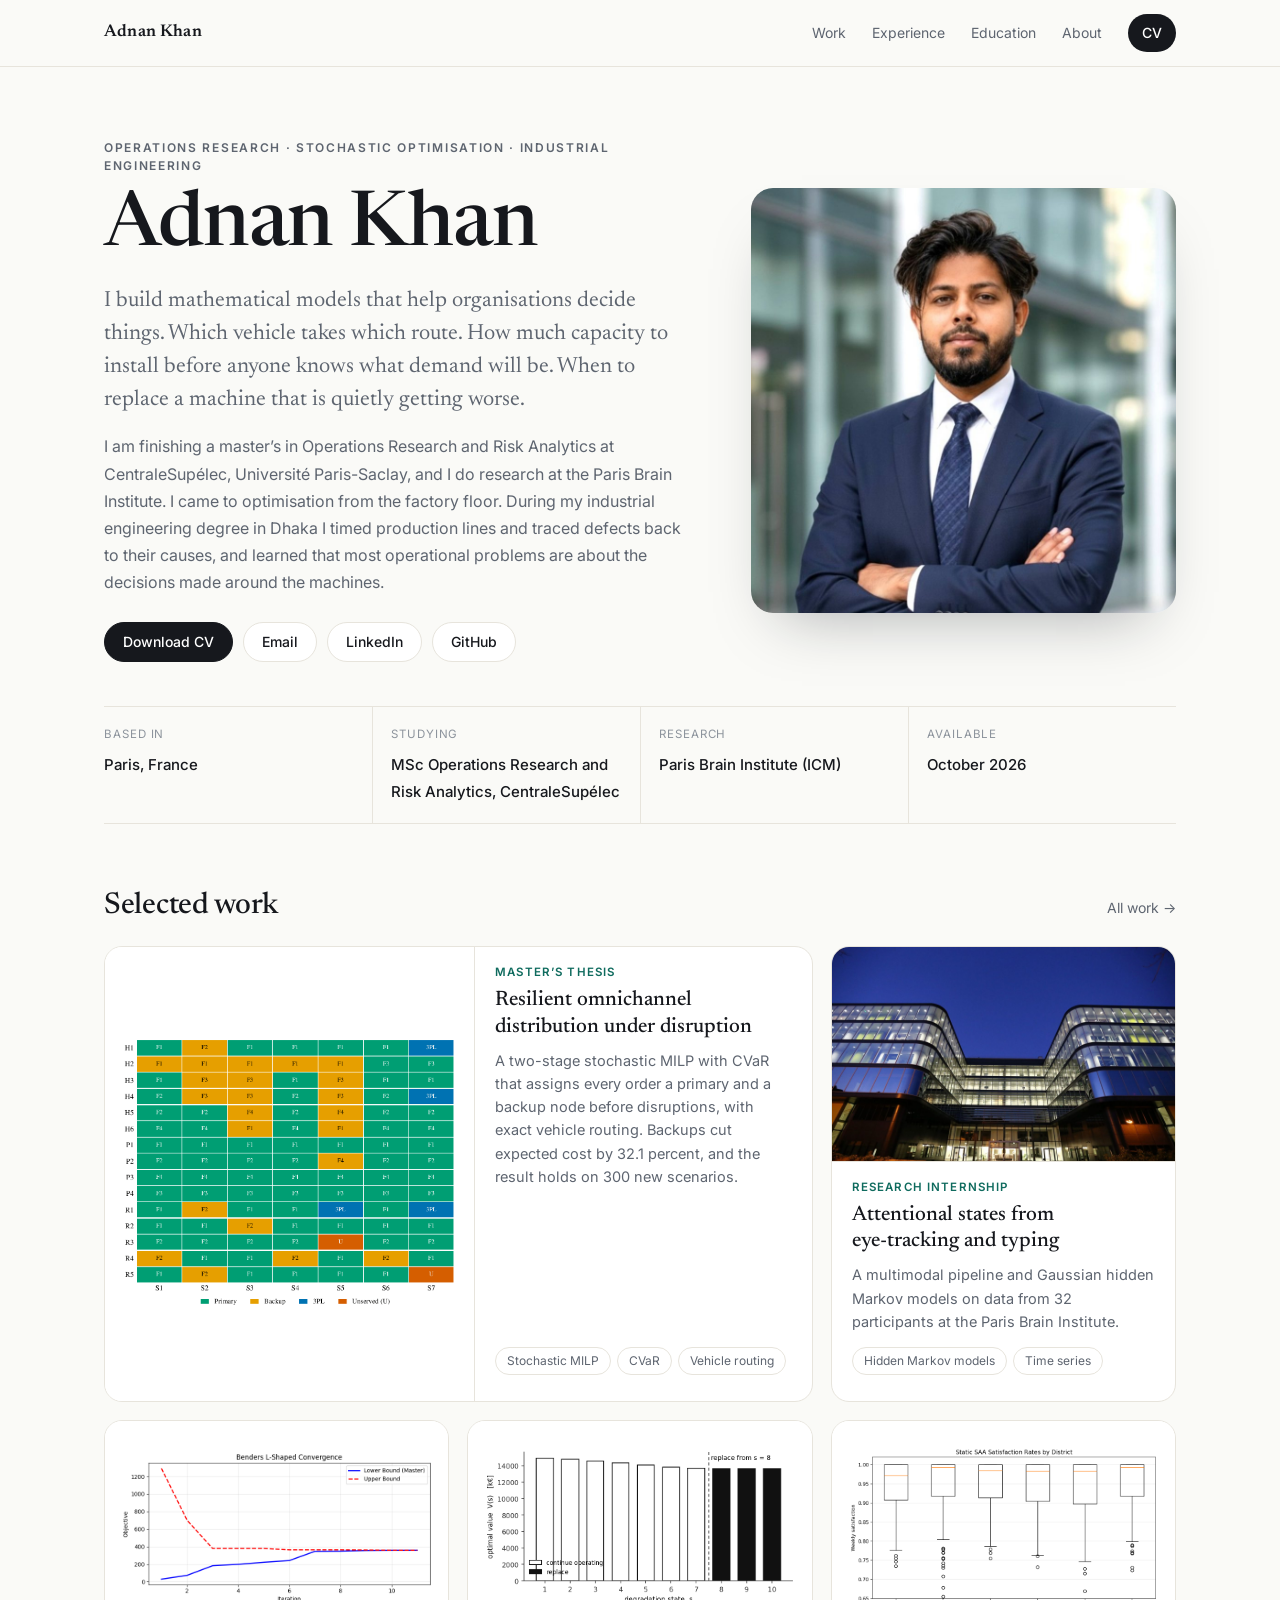
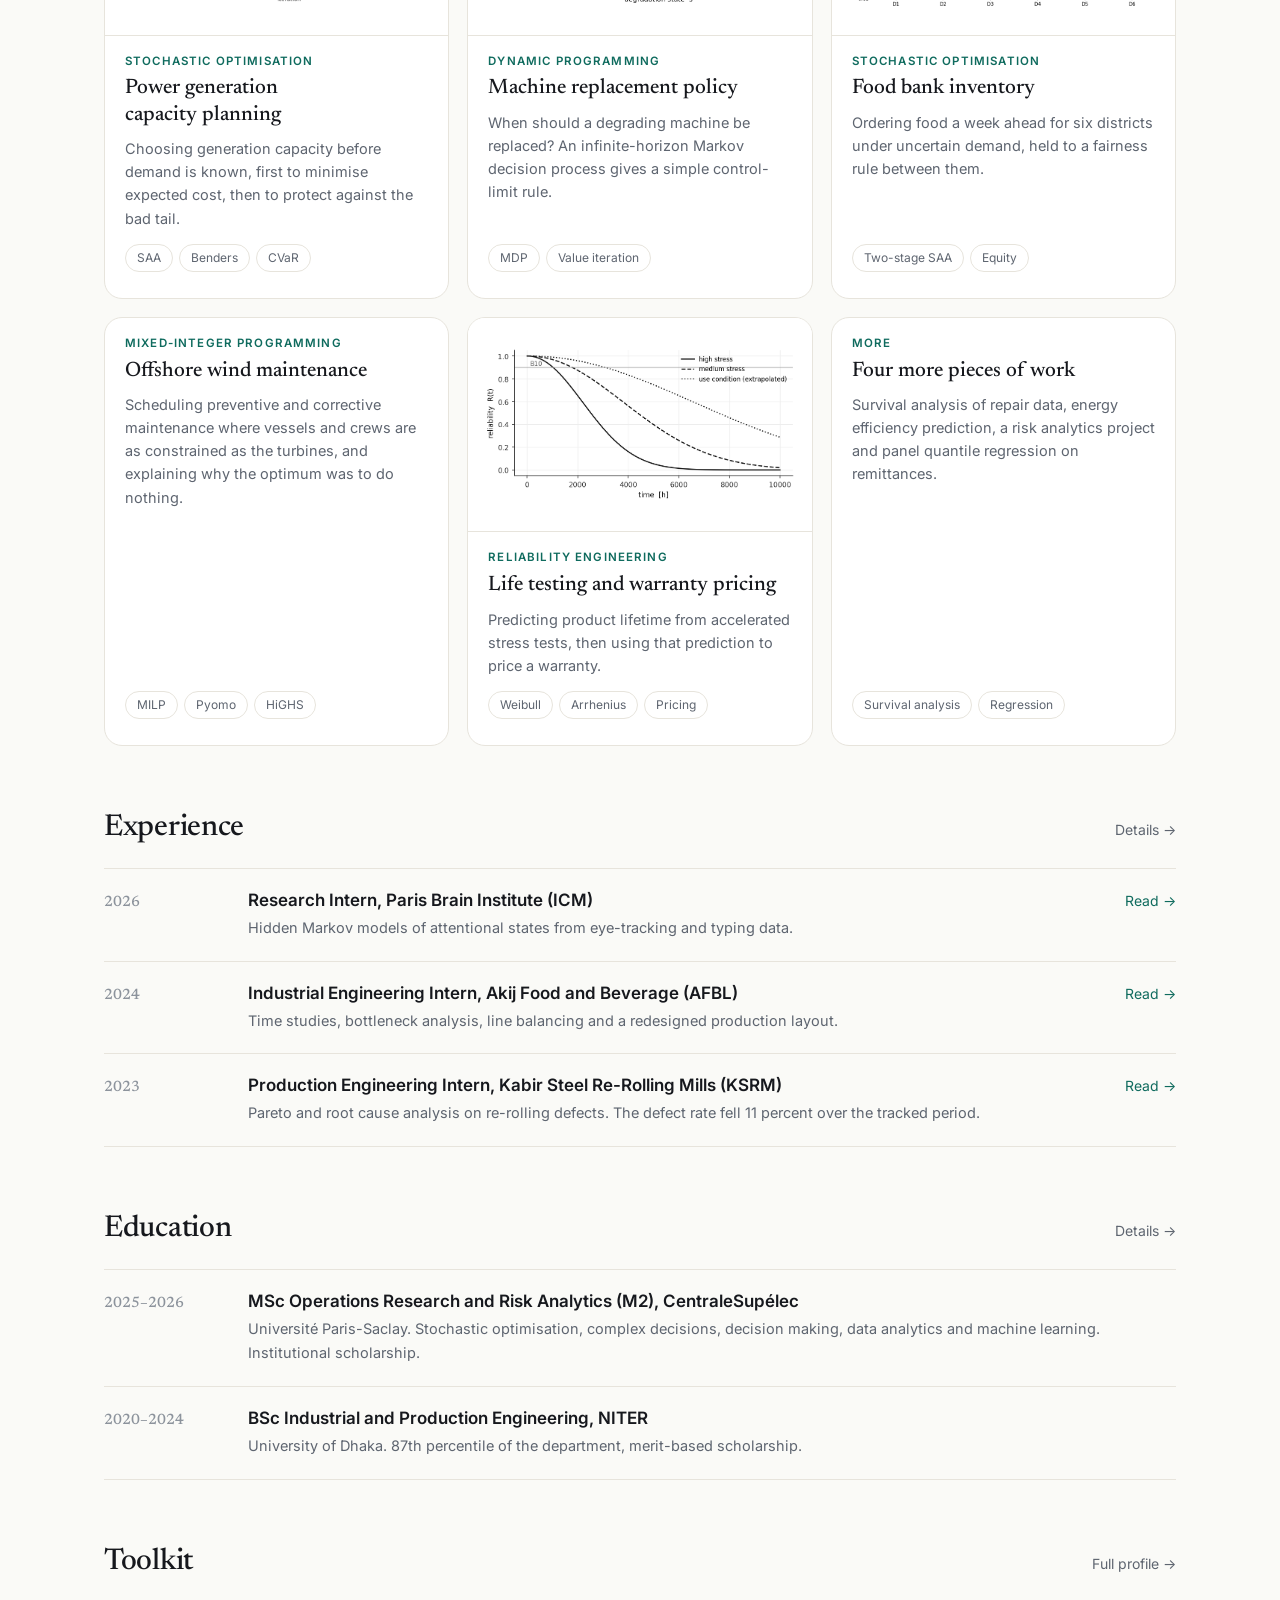
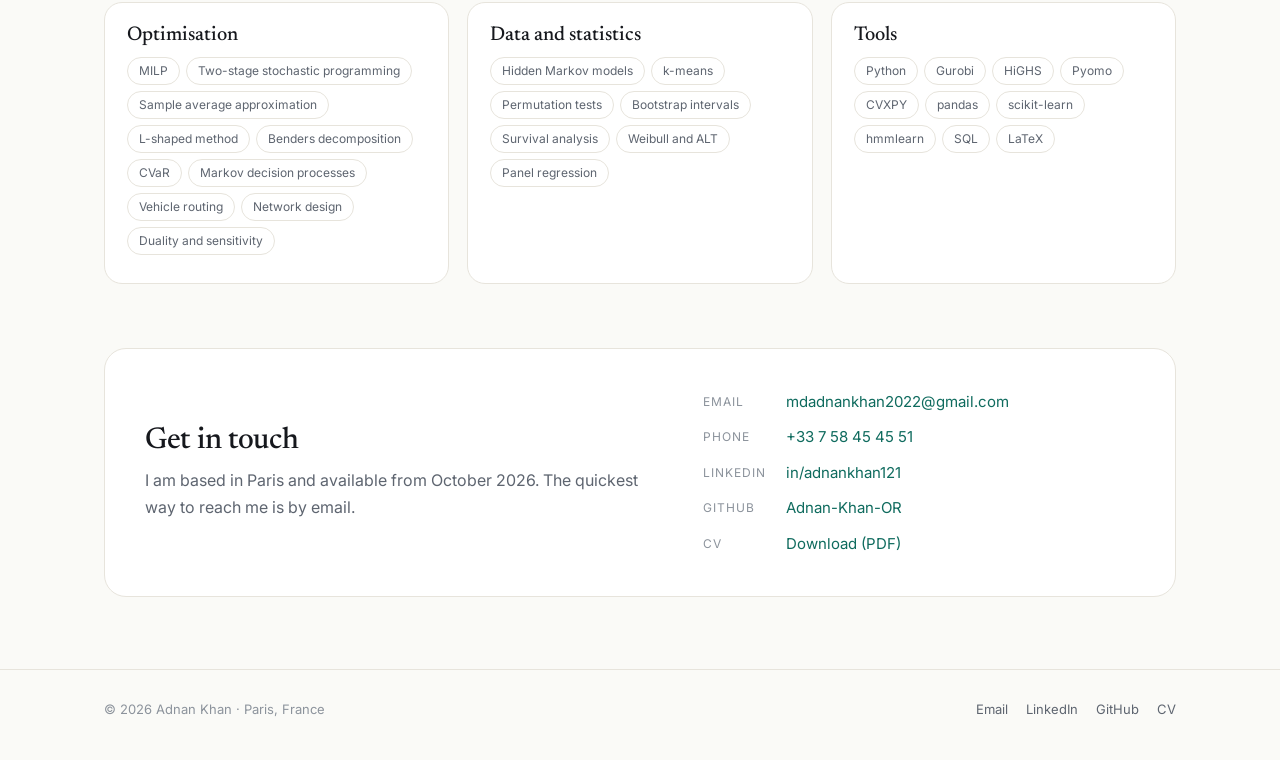
==== commit 7c1800ee: "Add files via upload" ====
--- a/index.html
+++ b/index.html
@@ -1,61 +1,19 @@
 <!DOCTYPE html>
 <html lang="en"><head>
 <meta charset="utf-8"><meta name="viewport" content="width=device-width,initial-scale=1">
-<title>Overview · Adnan Khan</title>
-<meta name="description" content="Operations Research portfolio. Stochastic optimisation, vehicle routing, capacity planning.">
+<title>Adnan Khan · Operations Research</title>
+<meta name="description" content="Adnan Khan, operations research and stochastic optimisation. Master&#x27;s student at CentraleSupélec and research intern at the Paris Brain Institute, Paris.">
+<meta property="og:title" content="Adnan Khan · Operations Research"><meta property="og:description" content="Adnan Khan, operations research and stochastic optimisation. Master&#x27;s student at CentraleSupélec and research intern at the Paris Brain Institute, Paris.">
+<meta property="og:image" content="https://adnan-khan-or.github.io/adnan-headshot.jpg"><meta property="og:type" content="website">
+<meta name="theme-color" content="#FAFAF7">
+<link rel="icon" href="data:image/svg+xml,%3Csvg xmlns=%22http://www.w3.org/2000/svg%22 viewBox=%220 0 64 64%22%3E%3Crect width=%2264%22 height=%2264%22 rx=%2216%22 fill=%22%230F6B5E%22/%3E%3Ctext x=%2232%22 y=%2242%22 font-family=%22Georgia,serif%22 font-size=%2226%22 fill=%22white%22 text-anchor=%22middle%22%3EAK%3C/text%3E%3C/svg%3E">
+<link rel="preconnect" href="https://fonts.googleapis.com"><link rel="preconnect" href="https://fonts.gstatic.com" crossorigin><link href="https://fonts.googleapis.com/css2?family=Inter:wght@400;500;600&family=Newsreader:opsz,ital,wght@6..72,0,400;6..72,0,500;6..72,1,400&display=swap" rel="stylesheet">
 <link rel="stylesheet" href="style.css">
 </head><body>
-<header class="masthead"><div class="masthead-in">
-<a href="index.html" class="wordmark">Adnan Khan <span>· Operations Research</span></a>
-<button class="menu-btn" id="mb">Menu</button>
-<nav id="nv"><a href="index.html" aria-current="page">Overview</a><a href="research.html">Research</a><a href="experience.html">Experience</a><a href="education.html">Education</a><a href="about.html">Profile</a></nav>
-</div></header>
-<div class="layout"><aside class="rail">
-<img class="avatar" src="avatar.jpg" alt="Adnan Khan">
-<div class="rail-name">Adnan Khan</div>
-<div class="rail-role">Operations Research &middot; optimisation under uncertainty</div>
-<dl class="rail-list">
-<dt>Location</dt><dd>Paris, France</dd>
-<dt>Institution</dt><dd>CentraleSup&eacute;lec<br><span>Universit&eacute; Paris-Saclay</span></dd>
-<dt>Email</dt>
-<dd><a href="mailto:adnan.khan@student-cs.fr">adnan.khan@student-cs.fr</a></dd>
-<dd><a href="mailto:mdadnankhan2022@gmail.com">mdadnankhan2022@gmail.com</a></dd>
-<dt>Phone</dt><dd><a href="tel:+33758454551">+33 7 58 45 45 51</a></dd>
-<dt>Elsewhere</dt>
-<dd><a href="https://linkedin.com/in/adnankhan121">LinkedIn</a></dd>
-<dd><a href="https://medium.com/@mdadnankhan2022">Medium</a></dd>
-<dd><a href="https://github.com/Adnan-Khan-OR">GitHub</a></dd>
-<dt>Document</dt><dd><a href="Adnan-Khan-CV.pdf">Curriculum vitae (PDF)</a></dd>
-<dt>Available</dt><dd>October 2026</dd>
-</dl>
-</aside><div class="main"><div class="container wide"><section class="welcome"><div class="welcome-grid"><div>
-<div class="hello">Hello, I am Adnan.</div>
-<p>I build mathematical models that help organisations decide things. Which vehicle takes which route. How much capacity to install before anyone knows what demand will be. When to replace a machine that is quietly getting worse.</p>
-<p>I am finishing a master&rsquo;s in Operations Research and Risk Analytics at CentraleSupélec, and I arrived at it from the factory floor. Before Paris I spent my industrial engineering degree in Dhaka timing production lines and tracing defects back to their causes. That is where I learned that most operational problems are not really about the machines. They are about the decisions made around them.</p>
-<p>What I like about optimisation is that it turns an argument into a number. Two people can disagree about which schedule is better, or they can write down the cost and find out.</p>
-<p>This site is where I have written that work up properly: the problem, the model, the scale, and what it actually decided. Have a look around.</p>
-<div class="sig">Available from October 2026 &middot; open across Europe</div>
-<dl class="contact-card">
-<div><dt>Email</dt><dd><a href="mailto:mdadnankhan2022@gmail.com">mdadnankhan2022@gmail.com</a></dd></div>
-<div><dt>LinkedIn</dt><dd><a href="https://linkedin.com/in/adnankhan121">in/adnankhan121</a></dd></div>
-<div><dt>GitHub</dt><dd><a href="https://github.com/Adnan-Khan-OR">Adnan-Khan-OR</a></dd></div>
-<div><dt>Phone</dt><dd>+33 7 58 45 45 51</dd></div>
-<div><dt>Location</dt><dd>Paris, Île-de-France, France</dd></div>
-<div><dt>Available</dt><dd>October 2026</dd></div>
-<div><dt>Curriculum vitae</dt><dd><a href="Adnan-Khan-CV.pdf">Download (PDF)</a></dd></div>
-</dl>
-</div>
-<figure class="standing"><img src="hero-parliament.jpg" alt="Adnan Khan, Paris"><figcaption>Paris, 2026</figcaption></figure>
-</div></section><section class="sheet"><div class="sec-no">§ 1</div><h2>On this site</h2><div class="cols-side"><div>
-<p class="lead">This site documents the optimisation work behind my curriculum vitae. Each project is written the way I would explain it to a colleague: what the problem was, why it was worth solving, how it was modelled, at what scale, and what the model actually decided.</p>
-<p>Where results exist, they are stated. Where a project is still running, that is stated too rather than filled with an approximate figure.</p>
-<p>The research section carries six projects in full. Four further pieces of work are listed in brief. Source notebooks and reports are in the public repository.</p></div>
-<dl class="aside"><dt>Reading order</dt><dd><a href="research.html">Research</a> — six projects in full</dd><dd><a href="experience.html">Experience</a> — internships and applied work</dd><dd><a href="education.html">Education</a> — degrees and results</dd><dd><a href="about.html">Profile</a> — methods, activities, contact</dd>
-<dt>Documents</dt><dd><a href="Adnan-Khan-CV.pdf">Curriculum vitae (PDF)</a></dd><dd><a href="https://github.com/Adnan-Khan-OR">Source repository</a></dd></dl></div></section><section class="sheet"><div class="sec-no">§ 2</div><h2>Principal work</h2><div class="entry"><div class="idx">01</div><div><h3><a href="thesis.html">Integrated Vehicle Routing &amp; Order Assignment</a></h3><p>A mixed-integer programme that decides routing and order allocation jointly rather than in sequence, and measures what that buys under disruption.</p><div class="keys"><span class="key">MILP</span><span class="key">Vehicle Routing</span><span class="key">Omnichannel</span></div></div><div class="when">2026</div></div><div class="entry"><div class="idx">02</div><div><h3><a href="foodbank.html">Food Bank Inventory under Stochastic Demand</a></h3><p>A two-stage stochastic programme ordering food a week ahead for six districts, held to a fairness rule between them.</p><div class="keys"><span class="key">Two-Stage SAA</span><span class="key">Network Optimisation</span><span class="key">Equity Constraints</span></div></div><div class="when">January – February 2026</div></div><div class="entry"><div class="idx">03</div><div><h3><a href="power.html">Stochastic Power Generation Capacity Planning</a></h3><p>Choosing generation capacity before demand is known, first to minimise expected cost, then to protect against the bad tail.</p><div class="keys"><span class="key">Two-Stage Stochastic LP</span><span class="key">SAA</span><span class="key">Benders Decomposition</span></div></div><div class="when">March – April 2026</div></div><div class="entry"><div class="idx">04</div><div><h3><a href="replacement.html">Stochastic Machine Replacement Policy</a></h3><p>When should a degrading machine be replaced? Solved as an infinite-horizon Markov decision process.</p><div class="keys"><span class="key">Markov Decision Process</span><span class="key">Bellman Equation</span><span class="key">Value Iteration</span></div></div><div class="when">March – April 2026</div></div><div class="entry"><div class="idx">05</div><div><h3><a href="turbine.html">Maintenance Planning for Offshore Wind Turbines</a></h3><p>Scheduling preventive and corrective maintenance offshore, where the vessel and the crew are as constrained as the turbine.</p><div class="keys"><span class="key">MILP</span><span class="key">Maintenance Scheduling</span><span class="key">Reliability</span></div></div><div class="when">November – December 2025</div></div><div class="entry"><div class="idx">06</div><div><h3><a href="alt.html">Accelerated Life Testing &amp; Warranty Optimisation</a></h3><p>Predicting product lifetime from stress-test data, then using that prediction to price a warranty.</p><div class="keys"><span class="key">Weibull</span><span class="key">Arrhenius</span><span class="key">Accelerated Life Testing</span></div></div><div class="when">December 2025 – January 2026</div></div></section><section class="sheet"><div class="sec-no">§ 3</div><h2>Methods</h2><p class="wide">Mixed-integer linear programming · two-stage stochastic programming with recourse · sample average approximation · Benders decomposition · conditional value at risk · Markov decision processes and value iteration · vehicle routing · network design · reliability and survival analysis.</p>
-<p class="wide">Implemented in Python with Pyomo, Gurobi, CVXPY and SciPy.</p></section></div></div></div>
-<div class="container"><div class="colophon">
-<span>Adnan Khan · Paris, France · Available from October 2026</span>
-<span><a href="mailto:mdadnankhan2022@gmail.com">Email</a> · <a href="https://linkedin.com/in/adnankhan121">LinkedIn</a> · <a href="https://github.com/Adnan-Khan-OR">GitHub</a> · <a href="Adnan-Khan-CV.pdf">CV (PDF)</a></span>
-</div></div>
-<script>document.getElementById('mb').onclick=()=>document.getElementById('nv').classList.toggle('open');</script>
-</body></html>+<header class="site-head"><div class="head-in"><a class="brand" href="index.html">Adnan Khan</a><button class="menu-btn" id="mb" aria-label="Open menu" aria-expanded="false">Menu</button><nav class="nav" id="nv"><a href="research.html">Work</a><a href="experience.html">Experience</a><a href="education.html">Education</a><a href="about.html">About</a><a class="nav-cv" href="Adnan-Khan-CV.pdf">CV</a></nav></div></header>
+<main class="page">
+<section class="hero"><div class="hero-text"><p class="eyebrow">Operations research &middot; Stochastic optimisation &middot; Industrial engineering</p><h1>Adnan Khan</h1><p class="hero-lead">I build mathematical models that help organisations decide things. Which vehicle takes which route. How much capacity to install before anyone knows what demand will be. When to replace a machine that is quietly getting worse.</p><p>I am finishing a master&rsquo;s in Operations Research and Risk Analytics at CentraleSup&eacute;lec, Universit&eacute; Paris-Saclay, and I do research at the Paris Brain Institute. I came to optimisation from the factory floor. During my industrial engineering degree in Dhaka I timed production lines and traced defects back to their causes, and learned that most operational problems are about the decisions made around the machines.</p><div class="actions"><a class="btn btn-primary" href="Adnan-Khan-CV.pdf">Download CV</a><a class="btn" href="mailto:mdadnankhan2022@gmail.com">Email</a><a class="btn" href="https://linkedin.com/in/adnankhan121">LinkedIn</a><a class="btn" href="https://github.com/Adnan-Khan-OR">GitHub</a></div></div><figure class="hero-photo"><img src="adnan-hero.jpg" alt="Portrait of Adnan Khan" width="900" height="900"></figure></section><section class="facts"><div><span>Based in</span><b>Paris, France</b></div><div><span>Studying</span><b>MSc Operations Research and Risk Analytics, CentraleSup&eacute;lec</b></div><div><span>Research</span><b>Paris Brain Institute (ICM)</b></div><div><span>Available</span><b>October 2026</b></div></section><section class="block"><div class="block-head"><h2>Selected work</h2><a href="research.html">All work &rarr;</a></div><div class="cards"><a class="card feature" href="thesis.html"><div class="card-img fit"><img src="thesis-service-modes.png" alt="Service modes heatmap" loading="lazy"></div><div class="card-body"><div class="card-kind">Master&rsquo;s thesis</div><h3>Resilient omnichannel distribution under disruption</h3><p>A two-stage stochastic MILP with CVaR that assigns every order a primary and a backup node before disruptions, with exact vehicle routing. Backups cut expected cost by 32.1 percent, and the result holds on 300 new scenarios.</p><div class="keys"><span class="key">Stochastic MILP</span><span class="key">CVaR</span><span class="key">Vehicle routing</span></div></div></a><a class="card" href="icm.html"><div class="card-img"><img src="icm-dusk.jpg" alt="Paris Brain Institute" loading="lazy"></div><div class="card-body"><div class="card-kind">Research internship</div><h3>Attentional states from eye-tracking and typing</h3><p>A multimodal pipeline and Gaussian hidden Markov models on data from 32 participants at the Paris Brain Institute.</p><div class="keys"><span class="key">Hidden Markov models</span><span class="key">Time series</span></div></div></a><a class="card" href="power.html"><div class="card-img fit"><img src="so1_out_10.png" alt="Chart from the power generation project" loading="lazy"></div><div class="card-body"><div class="card-kind">Stochastic optimisation</div><h3>Power generation capacity planning</h3><p>Choosing generation capacity before demand is known, first to minimise expected cost, then to protect against the bad tail.</p><div class="keys"><span class="key">SAA</span><span class="key">Benders</span><span class="key">CVaR</span></div></div></a><a class="card" href="replacement.html"><div class="card-img fit"><img src="mdp-policy.png" alt="Value function and policy" loading="lazy"></div><div class="card-body"><div class="card-kind">Dynamic programming</div><h3>Machine replacement policy</h3><p>When should a degrading machine be replaced? An infinite-horizon Markov decision process gives a simple control-limit rule.</p><div class="keys"><span class="key">MDP</span><span class="key">Value iteration</span></div></div></a><a class="card" href="foodbank.html"><div class="card-img fit"><img src="fb_att_5.png" alt="Weekly satisfaction by district" loading="lazy"></div><div class="card-body"><div class="card-kind">Stochastic optimisation</div><h3>Food bank inventory</h3><p>Ordering food a week ahead for six districts under uncertain demand, held to a fairness rule between them.</p><div class="keys"><span class="key">Two-stage SAA</span><span class="key">Equity</span></div></div></a><a class="card" href="turbine.html"><div class="card-body"><div class="card-kind">Mixed-integer programming</div><h3>Offshore wind maintenance</h3><p>Scheduling preventive and corrective maintenance where vessels and crews are as constrained as the turbines, and explaining why the optimum was to do nothing.</p><div class="keys"><span class="key">MILP</span><span class="key">Pyomo</span><span class="key">HiGHS</span></div></div></a><a class="card" href="alt.html"><div class="card-img fit"><img src="alt-weibull.png" alt="Weibull reliability curves" loading="lazy"></div><div class="card-body"><div class="card-kind">Reliability engineering</div><h3>Life testing and warranty pricing</h3><p>Predicting product lifetime from accelerated stress tests, then using that prediction to price a warranty.</p><div class="keys"><span class="key">Weibull</span><span class="key">Arrhenius</span><span class="key">Pricing</span></div></div></a><a class="card" href="research.html"><div class="card-body"><div class="card-kind">More</div><h3>Four more pieces of work</h3><p>Survival analysis of repair data, energy efficiency prediction, a risk analytics project and panel quantile regression on remittances.</p><div class="keys"><span class="key">Survival analysis</span><span class="key">Regression</span></div></div></a></div></section><section class="block"><div class="block-head"><h2>Experience</h2><a href="experience.html">Details &rarr;</a></div><div class="timeline"><div class="tl"><span class="yr">2026</span><div><h3>Research Intern, Paris Brain Institute (ICM)</h3><p>Hidden Markov models of attentional states from eye-tracking and typing data.</p></div><a class="go" href="icm.html">Read &rarr;</a></div><div class="tl"><span class="yr">2024</span><div><h3>Industrial Engineering Intern, Akij Food and Beverage (AFBL)</h3><p>Time studies, bottleneck analysis, line balancing and a redesigned production layout.</p></div><a class="go" href="experience.html">Read &rarr;</a></div><div class="tl"><span class="yr">2023</span><div><h3>Production Engineering Intern, Kabir Steel Re-Rolling Mills (KSRM)</h3><p>Pareto and root cause analysis on re-rolling defects. The defect rate fell 11 percent over the tracked period.</p></div><a class="go" href="experience.html">Read &rarr;</a></div></div></section><section class="block"><div class="block-head"><h2>Education</h2><a href="education.html">Details &rarr;</a></div><div class="timeline"><div class="tl"><span class="yr">2025&ndash;2026</span><div><h3>MSc Operations Research and Risk Analytics (M2), CentraleSup&eacute;lec</h3><p>Universit&eacute; Paris-Saclay. Stochastic optimisation, complex decisions, decision making, data analytics and machine learning. Institutional scholarship.</p></div><span></span></div><div class="tl"><span class="yr">2020&ndash;2024</span><div><h3>BSc Industrial and Production Engineering, NITER</h3><p>University of Dhaka. 87th percentile of the department, merit-based scholarship.</p></div><span></span></div></div></section><section class="block"><div class="block-head"><h2>Toolkit</h2><a href="about.html">Full profile &rarr;</a></div><div class="toolkit"><div class="tk"><h3>Optimisation</h3><div class="keys"><span class="key">MILP</span><span class="key">Two-stage stochastic programming</span><span class="key">Sample average approximation</span><span class="key">L-shaped method</span><span class="key">Benders decomposition</span><span class="key">CVaR</span><span class="key">Markov decision processes</span><span class="key">Vehicle routing</span><span class="key">Network design</span><span class="key">Duality and sensitivity</span></div></div><div class="tk"><h3>Data and statistics</h3><div class="keys"><span class="key">Hidden Markov models</span><span class="key">k-means</span><span class="key">Permutation tests</span><span class="key">Bootstrap intervals</span><span class="key">Survival analysis</span><span class="key">Weibull and ALT</span><span class="key">Panel regression</span></div></div><div class="tk"><h3>Tools</h3><div class="keys"><span class="key">Python</span><span class="key">Gurobi</span><span class="key">HiGHS</span><span class="key">Pyomo</span><span class="key">CVXPY</span><span class="key">pandas</span><span class="key">scikit-learn</span><span class="key">hmmlearn</span><span class="key">SQL</span><span class="key">LaTeX</span></div></div></div></section><section class="block"><div class="contact"><div><h2>Get in touch</h2><p>I am based in Paris and available from October 2026. The quickest way to reach me is by email.</p></div><dl><dt>Email</dt><dd><a href="mailto:mdadnankhan2022@gmail.com">mdadnankhan2022@gmail.com</a></dd><dt>Phone</dt><dd><a href="tel:+33758454551">+33 7 58 45 45 51</a></dd><dt>LinkedIn</dt><dd><a href="https://linkedin.com/in/adnankhan121">in/adnankhan121</a></dd><dt>GitHub</dt><dd><a href="https://github.com/Adnan-Khan-OR">Adnan-Khan-OR</a></dd><dt>CV</dt><dd><a href="Adnan-Khan-CV.pdf">Download (PDF)</a></dd></dl></div></section>
+</main>
+<footer class="site-foot"><div class="foot-in"><span>&copy; 2026 Adnan Khan &middot; Paris, France</span><span class="foot-links"><a href="mailto:mdadnankhan2022@gmail.com">Email</a><a href="https://linkedin.com/in/adnankhan121">LinkedIn</a><a href="https://github.com/Adnan-Khan-OR">GitHub</a><a href="Adnan-Khan-CV.pdf">CV</a></span></div></footer>
+<script>const b=document.getElementById('mb'),n=document.getElementById('nv');b.onclick=()=>{n.classList.toggle('open');b.setAttribute('aria-expanded',n.classList.contains('open'))};</script>
+</body></html>
--- a/style.css
+++ b/style.css
@@ -1,317 +1,193 @@
-/* Adnan Khan — academic/journal portfolio. Black and white only. */
-@import url('https://fonts.googleapis.com/css2?family=Source+Serif+4:ital,opsz,wght@0,8..60,300;0,8..60,400;0,8..60,600;0,8..60,700;1,8..60,300;1,8..60,400&family=Inter:wght@400;500;600&display=swap');
+/* Adnan Khan · portfolio · one stylesheet for every page */
+:root{
+  --bg:#FAFAF7; --surface:#FFFFFF; --ink:#16181D; --muted:#5E6570; --faint:#8C939C;
+  --line:#E7E4DC; --accent:#0F6B5E; --accent-ink:#0B574C; --accent-soft:#E6F1EE;
+  --serif:"Newsreader",Georgia,"Times New Roman",serif;
+  --sans:"Inter",system-ui,-apple-system,"Segoe UI",Roboto,sans-serif;
+  --radius:14px; --wrap:1120px; --read:740px;
+}
+@media (prefers-color-scheme:dark){
+  :root{--bg:#0E1113;--surface:#15191C;--ink:#ECEDEE;--muted:#A6ADB4;--faint:#7C848C;
+        --line:#252A2F;--accent:#5CC8B2;--accent-ink:#7FD9C6;--accent-soft:#132A26}
+}
+*{box-sizing:border-box}
+html{-webkit-text-size-adjust:100%;scroll-behavior:smooth}
+body{margin:0;background:var(--bg);color:var(--ink);font:400 16px/1.7 var(--sans);-webkit-font-smoothing:antialiased;text-rendering:optimizeLegibility}
+img{max-width:100%;height:auto;display:block}
+a{color:var(--accent);text-decoration:none;text-underline-offset:3px}
+a:hover{text-decoration:underline}
+::selection{background:var(--accent-soft)}
+:focus-visible{outline:2px solid var(--accent);outline-offset:3px;border-radius:4px}
 
-:root{
-  --paper:#FFFFFF; --ink:#0F0F0F; --ink-2:#3A3A3A; --ink-3:#6B6B6B; --ink-4:#9A9A9A;
-  --rule:#DCDCDC; --rule-2:#EFEFEF; --wash:#F7F7F5;
-  --serif:'Source Serif 4',Georgia,'Times New Roman',serif;
-  --sans:'Inter',system-ui,-apple-system,sans-serif;
-  --measure:100%;
+/* header and footer */
+.site-head{position:sticky;top:0;z-index:20;background:color-mix(in srgb,var(--bg) 88%,transparent);backdrop-filter:saturate(1.4) blur(10px);-webkit-backdrop-filter:saturate(1.4) blur(10px);border-bottom:1px solid var(--line)}
+.head-in{max-width:var(--wrap);margin:0 auto;padding:14px 24px;display:flex;align-items:center;justify-content:space-between;gap:20px}
+.brand{font:600 17px/1 var(--serif);letter-spacing:.01em;color:var(--ink)}
+.brand:hover{text-decoration:none;color:var(--accent)}
+.nav{display:flex;align-items:center;gap:26px;font-size:14px}
+.nav a{color:var(--muted)}
+.nav a:hover,.nav a[aria-current=page]{color:var(--ink);text-decoration:none}
+.nav a[aria-current=page]{box-shadow:0 1px 0 var(--ink)}
+.nav .nav-cv{color:var(--surface);background:var(--ink);padding:7px 14px;border-radius:999px;font-weight:500}
+.nav .nav-cv:hover{color:var(--surface);background:var(--accent)}
+.menu-btn{display:none;font:500 14px var(--sans);color:var(--ink);background:none;border:1px solid var(--line);border-radius:999px;padding:6px 14px;cursor:pointer}
+.site-foot{border-top:1px solid var(--line);margin-top:72px}
+.foot-in{max-width:var(--wrap);margin:0 auto;padding:28px 24px 40px;display:flex;flex-wrap:wrap;justify-content:space-between;gap:12px;font-size:13px;color:var(--faint)}
+.foot-links{display:flex;gap:18px}
+.foot-links a{color:var(--muted)}
+
+/* page frame */
+.page{max-width:var(--wrap);margin:0 auto;padding:0 24px}
+.container{max-width:var(--read);margin:0 auto}
+.container.wide{max-width:var(--wrap)}
+h1,h2,h3{color:var(--ink);text-wrap:balance}
+h1{font:500 clamp(34px,5.2vw,56px)/1.06 var(--serif);letter-spacing:-.015em;margin:14px 0 16px}
+h2{font:500 30px/1.2 var(--serif);letter-spacing:-.01em;margin:0 0 14px}
+h3{font:600 17px/1.35 var(--sans);margin:0 0 6px}
+p{margin:0 0 14px}
+b,strong{font-weight:600}
+ul{padding-left:20px}
+li{margin:4px 0}
+
+/* article pages */
+.page-head{padding:64px 0 30px;border-bottom:1px solid var(--line)}
+.folio{font:600 12px/1.4 var(--sans);letter-spacing:.14em;text-transform:uppercase;color:var(--accent)}
+.standfirst{font:400 20px/1.55 var(--serif);color:var(--muted);max-width:62ch;margin:0}
+.byline{display:flex;flex-wrap:wrap;gap:8px 26px;margin-top:22px;font-size:13px;color:var(--muted)}
+.byline b{color:var(--ink);font-weight:600;margin-right:6px}
+.keys{display:flex;flex-wrap:wrap;gap:6px;margin:0 0 6px}
+.key{font-size:12px;line-height:1;padding:7px 11px;border:1px solid var(--line);border-radius:999px;color:var(--muted);background:var(--surface)}
+.sheet{padding:40px 0;border-bottom:1px solid var(--line)}
+.sheet:last-of-type{border-bottom:0}
+.sec-no{font:600 12px/1 var(--sans);letter-spacing:.14em;color:var(--faint);margin-bottom:12px}
+.lead{font-size:18px;color:var(--ink)}
+.lead::first-letter{all:unset}
+.note{border-left:2px solid var(--accent);padding:4px 0 4px 16px;color:var(--muted);font-family:var(--serif);font-size:18px;font-style:italic}
+.footnote{font-size:13px;color:var(--faint);border-top:1px solid var(--line);padding-top:14px;margin-top:22px}
+.pager{display:flex;justify-content:space-between;gap:16px;padding:30px 0 0;font-size:14px}
+.pager a{color:var(--muted)}
+.pager a:hover{color:var(--accent);text-decoration:none}
+.plain{list-style:none;padding:0}
+.plain li{position:relative;padding-left:18px;margin:8px 0}
+.plain li::before{content:"";position:absolute;left:0;top:.8em;width:6px;height:1px;background:var(--faint)}
+
+/* figures, diagrams, metrics, tables */
+figure{margin:24px 0}
+.fig-frame,.diagram{background:#fff;border:1px solid var(--line);border-radius:var(--radius);padding:16px;overflow:hidden}
+.diagram{overflow-x:auto;padding:18px 18px 10px}
+.diagram svg{width:100%;min-width:660px;height:auto;display:block}
+figcaption{font-size:13px;line-height:1.55;color:var(--muted);margin-top:10px}
+figcaption b{color:var(--ink);font-weight:600}
+.plate img,.photo{border-radius:var(--radius)}
+.metrics{display:grid;grid-template-columns:repeat(auto-fit,minmax(150px,1fr));gap:1px;background:var(--line);border:1px solid var(--line);border-radius:var(--radius);overflow:hidden;margin:24px 0}
+.metric{background:var(--surface);padding:18px 18px 16px}
+.metric .n{font:500 30px/1.1 var(--serif);color:var(--ink);font-variant-numeric:tabular-nums}
+.metric .l{font-size:11.5px;letter-spacing:.07em;text-transform:uppercase;color:var(--muted);margin-top:8px;line-height:1.4}
+.table-wrap{overflow-x:auto;margin:22px 0}
+table{width:100%;border-collapse:collapse;font-size:14px;font-variant-numeric:tabular-nums}
+th{font:600 11.5px/1.3 var(--sans);letter-spacing:.07em;text-transform:uppercase;color:var(--muted);text-align:left;padding:0 12px 10px 0;border-bottom:1px solid var(--ink)}
+td{padding:10px 12px 10px 0;border-bottom:1px solid var(--line);vertical-align:top}
+td.num,th.num{text-align:right}
+tr.hl td{background:var(--accent-soft)}
+.pgrid-2,.pgrid-3{display:grid;gap:14px;margin:22px 0}
+.pgrid-2{grid-template-columns:1fr 1fr}
+.pgrid-3{grid-template-columns:repeat(3,1fr)}
+.pgrid-2 figure,.pgrid-3 figure{margin:0}
+.pgrid-2 img,.pgrid-3 img{width:100%;aspect-ratio:4/3;object-fit:cover;border-radius:var(--radius)}
+
+/* lists on research, experience and education pages */
+.entry{display:grid;grid-template-columns:44px 1fr;gap:18px;padding:22px 0;border-bottom:1px solid var(--line)}
+.entry:last-child{border-bottom:0}
+.idx{font:500 22px/1.2 var(--serif);color:var(--faint)}
+.entry h3 a{color:var(--ink)}
+.entry h3 a:hover{color:var(--accent);text-decoration:none}
+.entry p{color:var(--muted);margin:4px 0 10px}
+.record{display:grid;grid-template-columns:190px 1fr;gap:28px;padding:30px 0;border-bottom:1px solid var(--line)}
+.record:last-child{border-bottom:0}
+.when{font-size:13px;line-height:1.6;color:var(--muted)}
+.org{color:var(--muted);font-size:14px;margin:2px 0 12px}
+.ed-photo{float:right;width:36%;margin:4px 0 14px 22px}
+.ed-photo img{border-radius:var(--radius)}
+.ed-photo figcaption{margin-top:6px}
+.record table{clear:both}
+
+/* home page */
+.hero{display:grid;grid-template-columns:1.25fr .9fr;gap:56px;align-items:center;padding:72px 0 44px}
+.eyebrow{font:600 12px/1.5 var(--sans);letter-spacing:.14em;text-transform:uppercase;color:var(--accent);margin:0}
+.hero h1{font-size:clamp(44px,7vw,76px);margin:12px 0 18px}
+.hero-lead{font:400 22px/1.5 var(--serif);color:var(--ink);margin-bottom:16px}
+.hero p{color:var(--muted)}
+.hero-photo{margin:0;position:relative}
+.hero-photo img{width:100%;aspect-ratio:1/1;object-fit:cover;border-radius:22px;box-shadow:0 30px 60px -30px rgba(16,24,32,.35)}
+.actions{display:flex;flex-wrap:wrap;gap:10px;margin-top:26px}
+.btn{display:inline-flex;align-items:center;gap:8px;font:500 14px/1 var(--sans);padding:12px 18px;border-radius:999px;border:1px solid var(--line);color:var(--ink);background:var(--surface)}
+.btn:hover{text-decoration:none;border-color:var(--ink)}
+.btn-primary{background:var(--ink);color:var(--surface);border-color:var(--ink)}
+.btn-primary:hover{background:var(--accent);border-color:var(--accent);color:#fff}
+.facts{display:grid;grid-template-columns:repeat(4,1fr);border-top:1px solid var(--line);border-bottom:1px solid var(--line)}
+.facts div{padding:18px 18px 18px 0}
+.facts div+div{padding-left:18px;border-left:1px solid var(--line)}
+.facts span{display:block;font-size:11.5px;letter-spacing:.08em;text-transform:uppercase;color:var(--faint);margin-bottom:6px}
+.facts b{font-weight:500;font-size:15px;line-height:1.45}
+.block{padding:64px 0 0}
+.block-head{display:flex;align-items:baseline;justify-content:space-between;gap:16px;margin-bottom:22px}
+.block-head h2{margin:0}
+.block-head a{font-size:14px;color:var(--muted)}
+.cards{display:grid;grid-template-columns:repeat(3,1fr);gap:18px}
+.card{display:flex;flex-direction:column;background:var(--surface);border:1px solid var(--line);border-radius:18px;overflow:hidden;color:var(--ink);transition:transform .2s ease,box-shadow .2s ease,border-color .2s ease}
+.card:hover{text-decoration:none;transform:translateY(-3px);border-color:transparent;box-shadow:0 22px 44px -28px rgba(16,24,32,.45)}
+.card-img{aspect-ratio:16/10;background:#fff;border-bottom:1px solid var(--line);overflow:hidden}
+.card-img img{width:100%;height:100%;object-fit:cover}
+.card-img.fit img{object-fit:contain;padding:14px}
+.card-body{padding:18px 20px 20px;display:flex;flex-direction:column;gap:8px;flex:1}
+.card-kind{font:600 11.5px/1.3 var(--sans);letter-spacing:.1em;text-transform:uppercase;color:var(--accent)}
+.card h3{font:500 21px/1.25 var(--serif);margin:0}
+.card p{font-size:14.5px;line-height:1.6;color:var(--muted);margin:0 0 6px}
+.card .keys{margin-top:auto}
+.card.feature{grid-column:span 2;display:grid;grid-template-columns:1.1fr 1fr}
+.card.feature .card-img{aspect-ratio:auto;border-bottom:0;border-right:1px solid var(--line)}
+.timeline{border-top:1px solid var(--line)}
+.tl{display:grid;grid-template-columns:120px 1fr auto;gap:24px;padding:20px 0;border-bottom:1px solid var(--line);align-items:baseline}
+.tl .yr{font:500 15px var(--serif);color:var(--faint)}
+.tl h3{margin:0 0 4px}
+.tl p{margin:0;color:var(--muted);font-size:14.5px}
+.tl .go{font-size:14px;white-space:nowrap}
+.toolkit{display:grid;grid-template-columns:repeat(3,1fr);gap:18px}
+.tk{background:var(--surface);border:1px solid var(--line);border-radius:18px;padding:22px}
+.tk h3{font:500 20px var(--serif);margin-bottom:12px}
+.contact{display:grid;grid-template-columns:1.2fr 1fr;gap:40px;align-items:center;background:var(--surface);border:1px solid var(--line);border-radius:22px;padding:40px}
+.contact h2{margin-bottom:8px}
+.contact p{color:var(--muted);margin:0}
+.contact dl{margin:0;display:grid;grid-template-columns:auto 1fr;gap:10px 20px;font-size:15px}
+.contact dt{color:var(--faint);font-size:12px;letter-spacing:.08em;text-transform:uppercase;padding-top:3px}
+.contact dd{margin:0}
+.about-photo img{border-radius:22px}
+
+/* small screens */
+@media (max-width:900px){
+  .hero{grid-template-columns:1fr;gap:28px;padding-top:40px}
+  .hero-photo{max-width:380px}
+  .facts{grid-template-columns:1fr 1fr}
+  .facts div:nth-child(3){border-left:0;padding-left:0}
+  .facts div:nth-child(n+3){border-top:1px solid var(--line)}
+  .cards{grid-template-columns:1fr 1fr}
+  .card.feature{grid-column:span 2}
+  .toolkit{grid-template-columns:1fr}
+  .contact{grid-template-columns:1fr;padding:28px}
 }
-*{box-sizing:border-box;margin:0;padding:0}
-html{-webkit-text-size-adjust:100%}
-body{background:var(--paper);color:var(--ink);font-family:var(--serif);font-size:18px;line-height:1.62;
-  font-weight:300;-webkit-font-smoothing:antialiased;text-rendering:optimizeLegibility}
-img{max-width:100%;display:block}
-a{color:var(--ink);text-decoration:none;border-bottom:1px solid var(--rule);transition:border-color .18s}
-a:hover{border-bottom-color:var(--ink)}
-
-.label{font-family:var(--sans);font-size:10.5px;font-weight:600;letter-spacing:.16em;text-transform:uppercase;color:var(--ink-3)}
-.container{max-width:47rem;margin:0 auto;padding:0 2rem}
-.container.wide{max-width:62rem}
-.narrow{max-width:var(--measure)}
-
-/* ---------- masthead ---------- */
-.masthead{border-bottom:1px solid var(--ink);position:sticky;top:0;background:var(--paper);z-index:60}
-.masthead-in{max-width:62rem;margin:0 auto;padding:1rem 2.5rem;display:flex;align-items:baseline;justify-content:space-between;gap:2rem}
-.wordmark{font-family:var(--serif);font-size:1.18rem;font-weight:600;letter-spacing:-.01em;border:0}
-.wordmark span{font-weight:300;color:var(--ink-3)}
-.masthead nav{display:flex;gap:1.7rem;flex-wrap:wrap}
-.masthead nav a{font-family:var(--sans);font-size:12px;font-weight:500;letter-spacing:.07em;text-transform:uppercase;
-  color:var(--ink-2);border:0;padding-bottom:2px;border-bottom:1px solid transparent}
-.masthead nav a:hover,.masthead nav a[aria-current]{border-bottom-color:var(--ink);color:var(--ink)}
-.menu-btn{display:none;font-family:var(--sans);font-size:12px;letter-spacing:.1em;text-transform:uppercase;
-  background:none;border:1px solid var(--rule);padding:.35rem .7rem;cursor:pointer}
-
-/* ---------- page head ---------- */
-.page-head{padding:5rem 0 3rem;border-bottom:1px solid var(--ink)}
-.folio{font-family:var(--sans);font-size:10.5px;font-weight:600;letter-spacing:.18em;text-transform:uppercase;
-  color:var(--ink-3);margin-bottom:1.6rem;display:flex;gap:.7rem;align-items:center}
-.folio::after{content:'';flex:1;height:1px;background:var(--rule)}
-h1{font-family:var(--serif);font-weight:400;font-size:clamp(2.3rem,5.2vw,3.7rem);line-height:1.08;letter-spacing:-.022em;margin-bottom:1.3rem}
-.standfirst{font-size:1.18rem;color:var(--ink-2);max-width:var(--measure);font-weight:300;line-height:1.55}
-.byline{font-family:var(--sans);font-size:12px;color:var(--ink-3);margin-top:1.9rem;display:flex;gap:1.6rem;flex-wrap:wrap}
-.byline b{font-weight:600;color:var(--ink-2)}
-
-/* ---------- structure ---------- */
-section.sheet{padding:3.6rem 0;border-bottom:1px solid var(--rule)}
-section.sheet:last-of-type{border-bottom:0}
-.sec-no{font-family:var(--sans);font-size:10.5px;font-weight:600;letter-spacing:.16em;color:var(--ink-4);margin-bottom:.55rem}
-h2{font-family:var(--serif);font-weight:600;font-size:1.62rem;letter-spacing:-.012em;margin-bottom:1.15rem;line-height:1.2}
-h3{font-family:var(--serif);font-weight:600;font-size:1.16rem;margin:2rem 0 .6rem}
-p{margin-bottom:1.05rem;max-width:var(--measure)}
-p.wide{max-width:100%}
-.lead::first-letter{font-size:3.1rem;line-height:.82;float:left;padding:.1rem .55rem .1rem 0;font-weight:400}
-
-/* two column */
-.cols{display:grid;grid-template-columns:1fr 1fr;gap:3.2rem}
-.cols-side{display:grid;grid-template-columns:1fr 15rem;gap:2.8rem;align-items:start}
-.aside{font-family:var(--sans);font-size:13px;line-height:1.6;color:var(--ink-2);border-top:2px solid var(--ink);padding-top:.9rem}
-.aside dt{font-size:10.5px;font-weight:600;letter-spacing:.13em;text-transform:uppercase;color:var(--ink-4);margin-top:1.05rem}
-.aside dt:first-child{margin-top:0}
-.aside dd{margin-bottom:.15rem}
-
-/* figures */
-figure{margin:2.1rem 0;max-width:100%}
-figure img{border:1px solid var(--rule)}
-figcaption{font-family:var(--sans);font-size:12.5px;color:var(--ink-3);margin-top:.7rem;line-height:1.5;padding-left:0}
-figcaption b{color:var(--ink);font-weight:600}
-.fig-frame{border:1px solid var(--rule);padding:1.6rem;background:var(--paper)}
-
-/* data table */
-table{width:100%;border-collapse:collapse;margin:1.7rem 0;font-family:var(--sans);font-size:13.5px;max-width:100%}
-th{text-align:left;font-weight:600;font-size:10.5px;letter-spacing:.13em;text-transform:uppercase;color:var(--ink-3);
-  border-bottom:1.5px solid var(--ink);padding:.5rem .9rem .5rem 0}
-td{padding:.62rem .9rem .62rem 0;border-bottom:1px solid var(--rule-2);color:var(--ink-2);vertical-align:top}
-td b{color:var(--ink);font-weight:600}
-tr:last-child td{border-bottom:1px solid var(--rule)}
-
-/* metrics */
-.metrics{display:grid;grid-template-columns:repeat(auto-fit,minmax(9.5rem,1fr));gap:0;border-top:2px solid var(--ink);
-  border-bottom:1px solid var(--rule);margin:2rem 0;max-width:100%}
-.metric{padding:1.15rem 1.3rem 1.15rem 0;border-right:1px solid var(--rule-2)}
-.metric:last-child{border-right:0}
-.metric .n{font-family:var(--serif);font-size:1.85rem;font-weight:400;line-height:1;letter-spacing:-.02em}
-.metric .l{font-family:var(--sans);font-size:10.5px;font-weight:500;letter-spacing:.1em;text-transform:uppercase;color:var(--ink-3);margin-top:.42rem}
-
-/* lists */
-ul.plain{list-style:none;max-width:var(--measure)}
-ul.plain li{padding-left:1.4rem;position:relative;margin-bottom:.62rem;color:var(--ink-2)}
-ul.plain li::before{content:'—';position:absolute;left:0;color:var(--ink-4)}
-ol.num{list-style:none;counter-reset:n;max-width:var(--measure)}
-ol.num li{counter-increment:n;padding-left:2.1rem;position:relative;margin-bottom:.8rem;color:var(--ink-2)}
-ol.num li::before{content:counter(n,decimal-leading-zero);position:absolute;left:0;font-family:var(--sans);
-  font-size:11px;font-weight:600;color:var(--ink-4);top:.28rem;letter-spacing:.06em}
-
-/* index listing */
-.entry{display:grid;grid-template-columns:3.2rem 1fr 8.5rem;gap:1.6rem;padding:1.75rem 0;border-bottom:1px solid var(--rule);align-items:baseline}
-.entry:first-of-type{border-top:1px solid var(--ink)}
-.entry .idx{font-family:var(--sans);font-size:11px;font-weight:600;color:var(--ink-4);letter-spacing:.06em}
-.entry h3{margin:0 0 .3rem;font-size:1.2rem}
-.entry h3 a{border:0}
-.entry h3 a:hover{border-bottom:1px solid var(--ink)}
-.entry p{font-size:.95rem;color:var(--ink-3);margin:0;max-width:var(--measure)}
-.entry .when{font-family:var(--sans);font-size:11.5px;color:var(--ink-3);text-align:right;letter-spacing:.03em}
-.keys{display:flex;gap:.5rem;flex-wrap:wrap;margin-top:.6rem}
-.key{font-family:var(--sans);font-size:10.5px;letter-spacing:.05em;color:var(--ink-3);border:1px solid var(--rule);padding:.16rem .5rem}
-
-/* timeline */
-.record{display:grid;grid-template-columns:11rem 1fr;gap:2.6rem;padding:2.1rem 0;border-bottom:1px solid var(--rule)}
-.record:first-of-type{border-top:1px solid var(--ink)}
-.record .when{font-family:var(--sans);font-size:11.5px;color:var(--ink-3);letter-spacing:.03em;line-height:1.55;padding-top:.3rem}
-.record h3{margin:0 0 .18rem;font-size:1.2rem}
-.record .org{font-family:var(--sans);font-size:12.5px;color:var(--ink-2);margin-bottom:.75rem;font-weight:500}
-.record p{max-width:var(--measure);font-size:1rem;color:var(--ink-2)}
-
-/* diagram */
-.diagram{border:1px solid var(--rule);padding:2rem 1.4rem;margin:2.1rem 0;max-width:100%;overflow-x:auto}
-.diagram svg{width:100%;height:auto;min-width:520px;display:block}
-
-/* pull quote / note */
-.note{border-left:2px solid var(--ink);padding:.15rem 0 .15rem 1.3rem;margin:1.9rem 0;max-width:var(--measure);
-  font-size:.98rem;color:var(--ink-2);font-style:italic}
-.footnote{font-family:var(--sans);font-size:12.5px;color:var(--ink-3);border-top:1px solid var(--rule);
-  padding-top:1rem;margin-top:2.6rem;max-width:100%;line-height:1.6}
-
-/* prev/next */
-.pager{display:flex;justify-content:space-between;gap:2rem;padding:2.6rem 0;border-top:1px solid var(--ink);margin-top:1rem}
-.pager a{font-family:var(--sans);font-size:12px;letter-spacing:.06em;text-transform:uppercase;border:0;color:var(--ink-2)}
-.pager a:hover{color:var(--ink)}
-
-/* colophon */
-.colophon{border-top:1px solid var(--ink);padding:2.6rem 0 3.4rem;margin-top:1rem;
-  font-family:var(--sans);font-size:12px;color:var(--ink-3);display:flex;justify-content:space-between;gap:2rem;flex-wrap:wrap}
-.colophon a{border:0;color:var(--ink-2)}
-.colophon a:hover{border-bottom:1px solid var(--ink-3)}
-
-/* placeholder for user assets */
-.slot{border:1px dashed var(--ink-4);background:var(--wash);padding:2.2rem 1.4rem;text-align:center;
-  font-family:var(--sans);font-size:12px;color:var(--ink-3);letter-spacing:.04em;margin:1.6rem 0;max-width:100%}
-
-@media(max-width:860px){
-  body{font-size:17px}
-  .container,.masthead-in{padding-left:1.4rem;padding-right:1.4rem}
-  .cols,.cols-side{grid-template-columns:1fr;gap:2.2rem}
-  .entry{grid-template-columns:2.2rem 1fr;gap:1rem}
-  .entry .when{grid-column:2;text-align:left;margin-top:.4rem}
-  .record{grid-template-columns:1fr;gap:.6rem}
-  .masthead nav{display:none;width:100%;flex-direction:column;gap:.9rem;padding:1rem 0 .3rem}
-  .masthead nav.open{display:flex}
-  .masthead-in{flex-wrap:wrap}
-  .menu-btn{display:block}
-  .page-head{padding:3rem 0 2rem}
+@media (max-width:720px){
+  .menu-btn{display:inline-block}
+  .nav{display:none;position:absolute;top:100%;left:0;right:0;flex-direction:column;align-items:flex-start;gap:14px;padding:18px 24px 22px;background:var(--bg);border-bottom:1px solid var(--line)}
+  .nav.open{display:flex}
+  .page-head{padding-top:40px}
+  h2{font-size:26px}
+  .cards{grid-template-columns:1fr}
+  .card.feature{grid-column:auto;display:flex}
+  .card.feature .card-img{aspect-ratio:16/10;border-right:0;border-bottom:1px solid var(--line)}
+  .record{grid-template-columns:1fr;gap:10px}
+  .ed-photo{float:none;width:100%;margin:0 0 14px}
+  .tl{grid-template-columns:1fr;gap:4px}
+  .pgrid-3{grid-template-columns:1fr 1fr}
+  .entry{grid-template-columns:32px 1fr;gap:12px}
 }
-@media print{.masthead,.pager,.menu-btn{display:none}body{font-size:11pt}}
-
-/* ---------- photography ---------- */
-.photo,.pgrid-2 img,.pgrid-3 img,.hero-photo img{filter:none}
-.hero-grid{display:grid;grid-template-columns:1fr 17rem;gap:3rem;align-items:start}
-.hero-photo{position:relative}
-.hero-photo img{width:100%;border:1px solid var(--rule)}
-.hero-photo figcaption{margin-top:.55rem}
-.plate{margin:2.2rem 0;max-width:100%}
-.plate img{width:100%;border:1px solid var(--rule)}
-.pgrid-2{display:grid;grid-template-columns:1fr 1fr;gap:1.4rem;margin:2.2rem 0;max-width:100%}
-.pgrid-3{display:grid;grid-template-columns:repeat(3,1fr);gap:1.1rem;margin:2.2rem 0;max-width:100%}
-.pgrid-2 figure,.pgrid-3 figure{margin:0}
-.pgrid-2 img,.pgrid-3 img{width:100%;height:100%;object-fit:cover;aspect-ratio:4/3;border:1px solid var(--rule)}
-.pgrid-3 img{aspect-ratio:1/1}
-.ed-photo{float:right;width:13rem;margin:0 0 1.2rem 2rem}
-.ed-photo img{width:100%;border:1px solid var(--rule)}
-.ed-photo figcaption{font-family:var(--sans);font-size:11px;color:var(--ink-4);margin-top:.4rem;line-height:1.4}
-@media(max-width:860px){
-  .hero-grid{grid-template-columns:1fr}
-  .hero-photo{max-width:16rem}
-  .pgrid-3{grid-template-columns:1fr 1fr}
-  .ed-photo{float:none;width:100%;max-width:20rem;margin:1.2rem 0}
-}
-
-/* ---------- welcome block ---------- */
-.welcome{padding:3.4rem 0 0}
-.welcome-grid{display:grid;grid-template-columns:1fr 24rem;gap:3rem;align-items:start}
-.hello{font-family:var(--serif);font-size:2rem;font-weight:400;letter-spacing:-.02em;margin-bottom:1.1rem}
-.welcome p{font-size:1.06rem;color:var(--ink-2);max-width:var(--measure);margin-bottom:.95rem}
-.welcome p:last-of-type{margin-bottom:0}
-.welcome .sig{font-family:var(--sans);font-size:12px;letter-spacing:.06em;color:var(--ink-3);margin-top:1.6rem}
-.standing{position:sticky;top:6rem}
-.standing img{width:100%;border:1px solid var(--rule)}
-.standing figcaption{font-family:var(--sans);font-size:11px;color:var(--ink-4);margin-top:.5rem;line-height:1.45}
-
-
-/* ---------- alignment overhaul ---------- */
-p,ul.plain,ol.num,.standfirst,.welcome p,.note,.footnote,figure,table,.metrics,.diagram,
-.thesis ul,.thesis li,.entry p,.record p,.sec-head p,.aside{max-width:100%}
-.page-head{padding:4rem 0 2.4rem}
-h1{max-width:100%}
-.standfirst{font-size:1.14rem}
-.byline{display:flex;gap:1.4rem 2.2rem;flex-wrap:wrap;padding-top:1.4rem;border-top:1px solid var(--rule);margin-top:1.7rem}
-.sec-no{display:none}
-h2{margin-bottom:1rem}
-section.sheet{padding:3rem 0}
-.cols-side{grid-template-columns:1fr;gap:2rem}
-.aside{border-top:1px solid var(--rule);padding-top:1rem;display:grid;grid-template-columns:1fr 1fr;gap:.2rem 2rem}
-.entry{grid-template-columns:1fr 8.5rem;gap:1.4rem}
-.entry .idx{display:none}
-.record{grid-template-columns:9.5rem 1fr;gap:2rem}
-.pgrid-3{grid-template-columns:repeat(3,1fr)}
-.diagram{padding:1.5rem 1rem}
-.diagram svg{min-width:430px}
-.ed-photo{width:11rem;margin:0 0 1rem 1.6rem}
-
-/* quote block */
-.quote{border-top:2px solid var(--ink);border-bottom:1px solid var(--rule);padding:2rem 0;margin:0 0 1rem;
-  display:grid;grid-template-columns:7.5rem 1fr;gap:2rem;align-items:start}
-.quote img{width:100%;border:1px solid var(--rule)}
-.quote blockquote{font-family:var(--serif);font-size:1.24rem;font-weight:300;line-height:1.45;font-style:italic;color:var(--ink);margin-bottom:.9rem}
-.quote cite{font-family:var(--sans);font-size:11.5px;font-style:normal;letter-spacing:.09em;text-transform:uppercase;color:var(--ink-3)}
-
-/* contact card on front page */
-.contact-card{border-top:2px solid var(--ink);border-bottom:1px solid var(--rule);padding:1.6rem 0;margin:2.6rem 0 0;
-  display:grid;grid-template-columns:repeat(auto-fit,minmax(11rem,1fr));gap:1.3rem 2rem}
-.contact-card dt{font-family:var(--sans);font-size:10px;font-weight:600;letter-spacing:.14em;text-transform:uppercase;color:var(--ink-4);margin-bottom:.28rem}
-.contact-card dd{font-size:.97rem;color:var(--ink-2);word-break:break-word}
-.contact-card dd a{border-bottom-color:var(--rule)}
-
-@media(max-width:860px){
-  .quote{grid-template-columns:1fr}
-  .quote img{max-width:9rem}
-  .record{grid-template-columns:1fr;gap:.5rem}
-  .entry{grid-template-columns:1fr}
-  .entry .when{text-align:left}
-  .aside{grid-template-columns:1fr}
-  .pgrid-3{grid-template-columns:1fr 1fr}
-}
-
-/* ---------- mobile: full nav, full-width portrait ---------- */
-@media(max-width:860px){
-  .menu-btn{display:none !important}
-  .masthead-in{flex-wrap:wrap;padding-top:.85rem;padding-bottom:.55rem;gap:.35rem}
-  .masthead nav{display:flex !important;position:static;flex-direction:row;flex-wrap:wrap;
-    width:100%;gap:.55rem 1.15rem;padding:.5rem 0 .15rem;background:none;border:0;inset:auto}
-  .masthead nav a{font-size:10.5px;letter-spacing:.055em;padding-bottom:1px}
-  .wordmark{font-size:1.02rem}
-
-  .welcome{padding-top:2rem}
-  .welcome-grid{grid-template-columns:1fr;gap:1.6rem}
-  .standing{position:static;max-width:100%;order:-1;margin-bottom:.4rem}
-  .standing img{width:100%}
-  .standing figcaption{text-align:right}
-  .hello{font-size:1.8rem}
-}
-@media(max-width:520px){
-  .masthead nav a{font-size:10px;letter-spacing:.04em}
-  .masthead nav{gap:.5rem .85rem}
-}
-
-/* ---------- justified body text ---------- */
-p,
-.standfirst,
-.welcome p,
-.lead,
-.note,
-.footnote,
-ul.plain li,
-ol.num li,
-.thesis li,
-.record p,
-.entry p,
-.sec-head p,
-.aside dd,
-blockquote{
-  text-align:justify;
-  text-justify:inter-word;
-  hyphens:auto;
-  -webkit-hyphens:auto;
-  -ms-hyphens:auto;
-  overflow-wrap:break-word;
-}
-/* short or tabular text stays ragged-right */
-figcaption,.byline,.byline span,.contact-card dd,.contact-card dt,
-table th,table td,.keys,.key,.sig,cite,.when,.org,.metric .l,.metric .n,
-.masthead nav a,.wordmark,.folio,.eyebrow,.label,h1,h2,h3,.hello{
-  text-align:left;
-  hyphens:manual;
-}
-
-/* ---------- persistent left rail ---------- */
-.layout{max-width:74rem;margin:0 auto;padding:0 2rem;display:grid;
-  grid-template-columns:14.5rem 1fr;gap:3.4rem;align-items:start}
-.main{min-width:0}
-.main .container,.main .container.wide{max-width:100%;padding:0;margin:0}
-
-.rail{position:sticky;top:5.2rem;padding:2.6rem 0 2rem;font-family:var(--sans)}
-.avatar{width:9.6rem;height:9.6rem;border-radius:50%;object-fit:cover;object-position:center 22%;
-  border:1px solid var(--rule);display:block;margin-bottom:1.15rem}
-.rail-name{font-family:var(--serif);font-size:1.22rem;font-weight:600;letter-spacing:-.01em;color:var(--ink);margin-bottom:.24rem}
-.rail-role{font-size:11.5px;line-height:1.5;color:var(--ink-3);margin-bottom:1.35rem;padding-bottom:1.15rem;border-bottom:1px solid var(--rule)}
-.rail-list{font-size:12px;line-height:1.5}
-.rail-list dt{font-size:9.5px;font-weight:600;letter-spacing:.15em;text-transform:uppercase;color:var(--ink-4);margin:1.05rem 0 .3rem}
-.rail-list dt:first-child{margin-top:0}
-.rail-list dd{color:var(--ink-2);margin-bottom:.18rem;word-break:break-word}
-.rail-list dd span{color:var(--ink-3)}
-.rail-list dd a{border-bottom:1px solid var(--rule-2);color:var(--ink-2)}
-.rail-list dd a:hover{border-bottom-color:var(--ink);color:var(--ink)}
-
-/* welcome grid gets narrower photo now that the rail carries the avatar */
-.welcome-grid{grid-template-columns:1fr 17rem}
-
-@media(max-width:960px){
-  .layout{grid-template-columns:1fr;gap:1.4rem;padding:0 1.4rem}
-  .rail{position:static;padding:1.6rem 0 1.2rem;border-bottom:1px solid var(--ink);
-    display:grid;grid-template-columns:6.4rem 1fr;gap:0 1.3rem;align-items:start}
-  .avatar{width:6.4rem;height:6.4rem;margin-bottom:0;grid-row:span 3}
-  .rail-role{border-bottom:0;padding-bottom:0;margin-bottom:.7rem}
-  .rail-list{grid-column:1 / -1;display:grid;grid-template-columns:repeat(auto-fit,minmax(11rem,1fr));
-    gap:.1rem 1.6rem;margin-top:1rem}
-  .rail-list dt{margin-top:.75rem}
-}
+@media print{.site-head,.site-foot,.menu-btn{display:none}body{background:#fff}}
